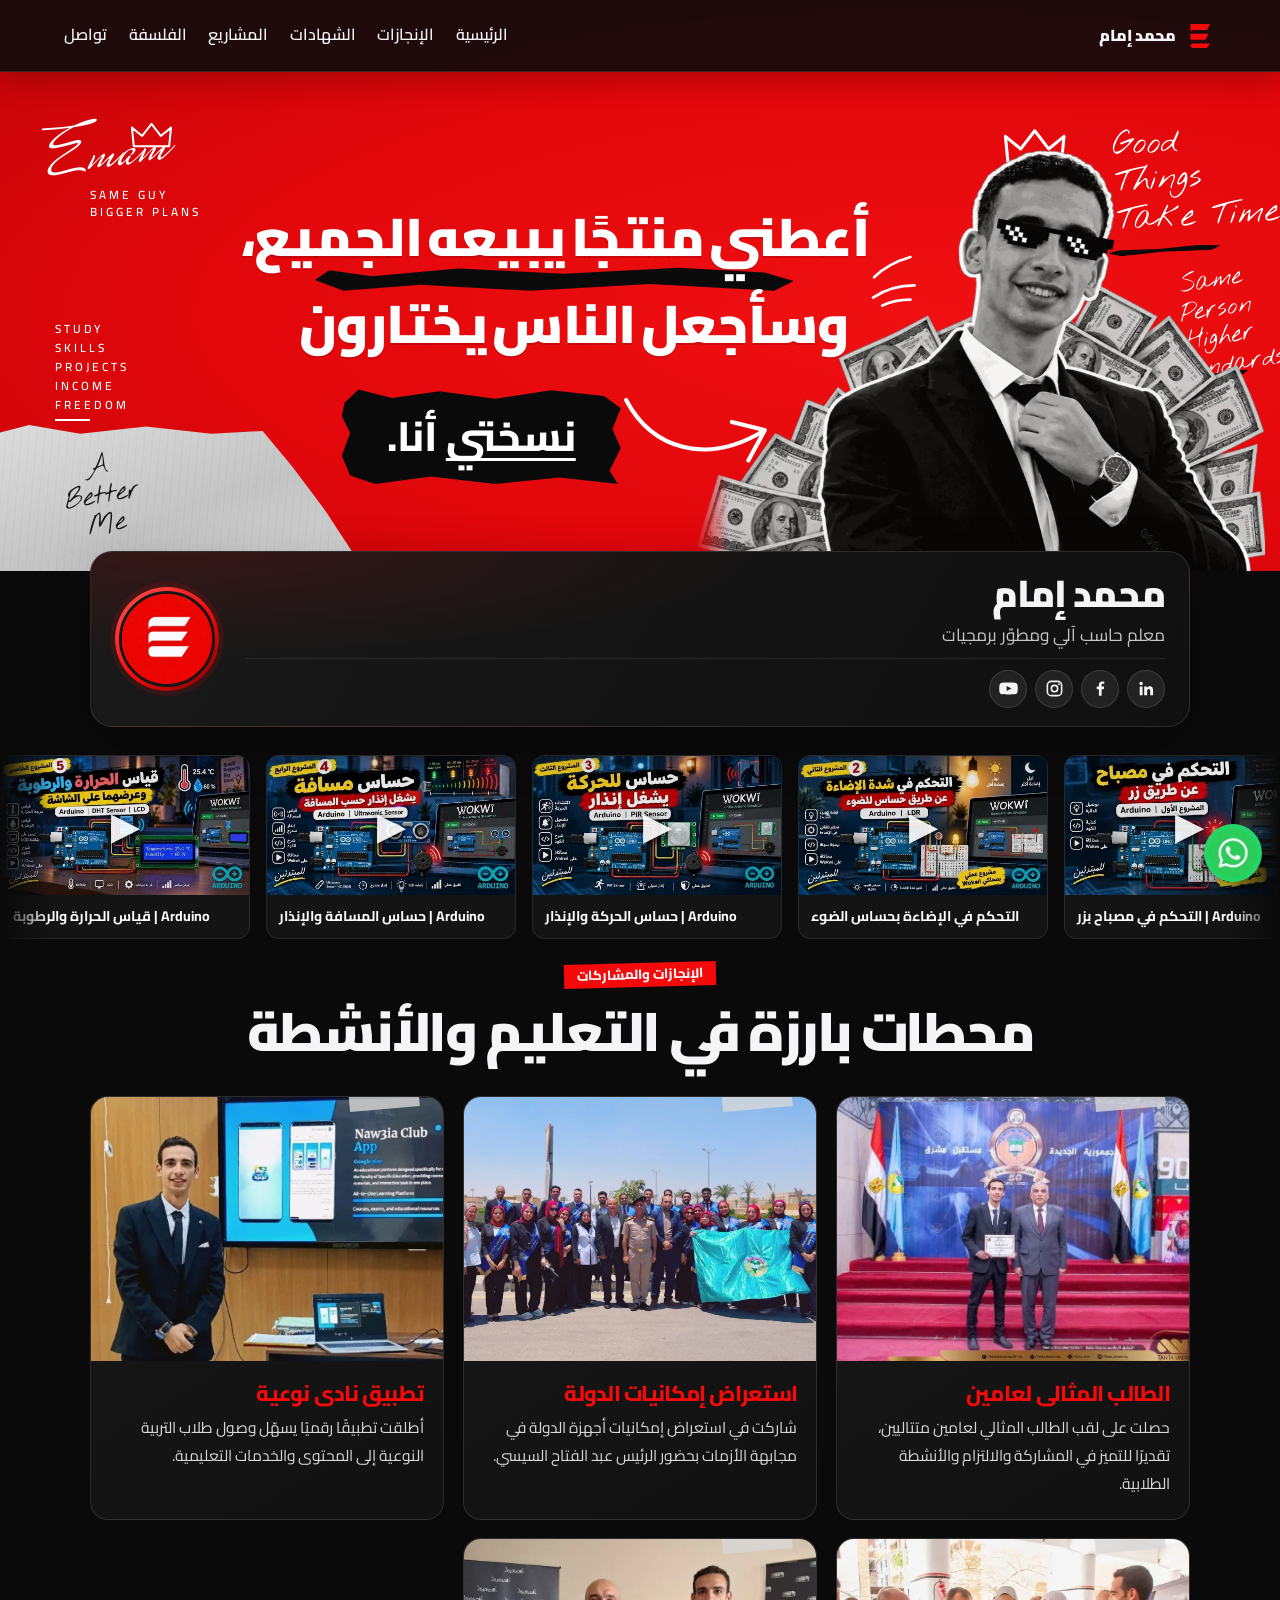
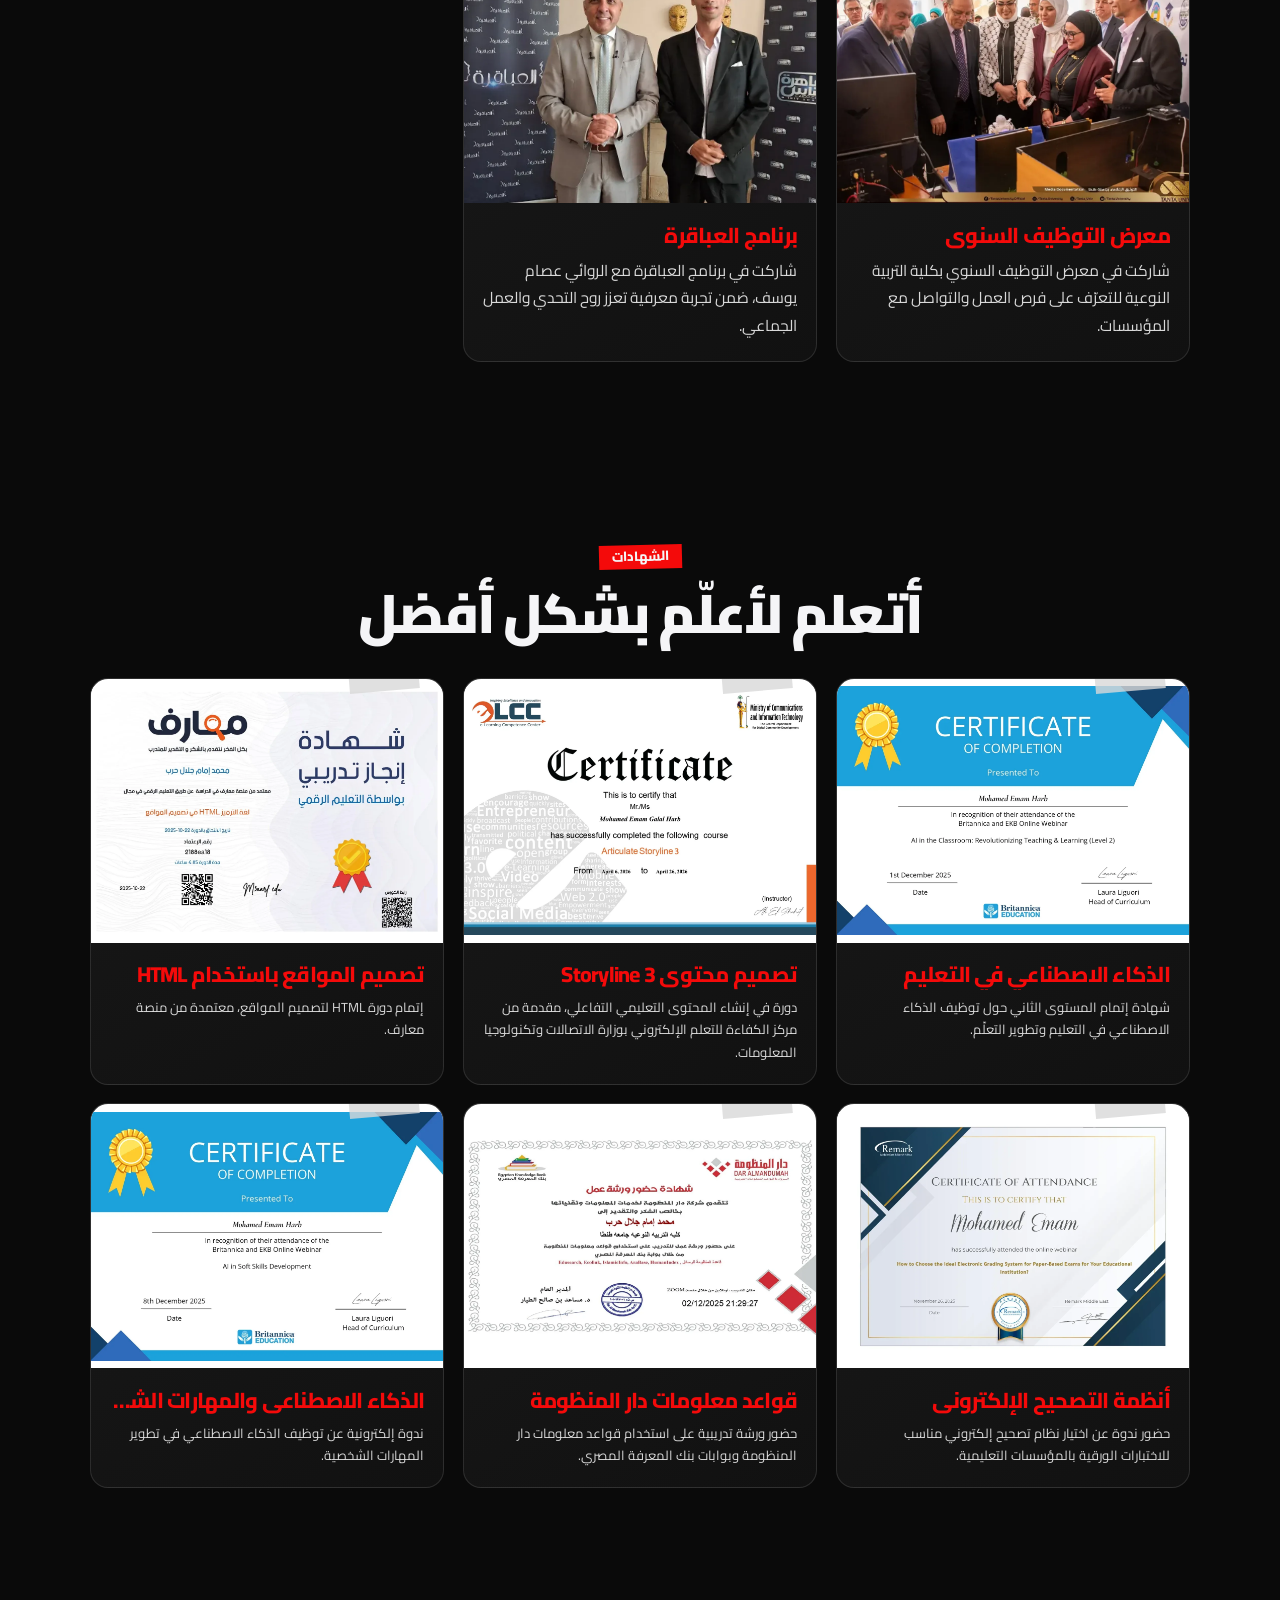
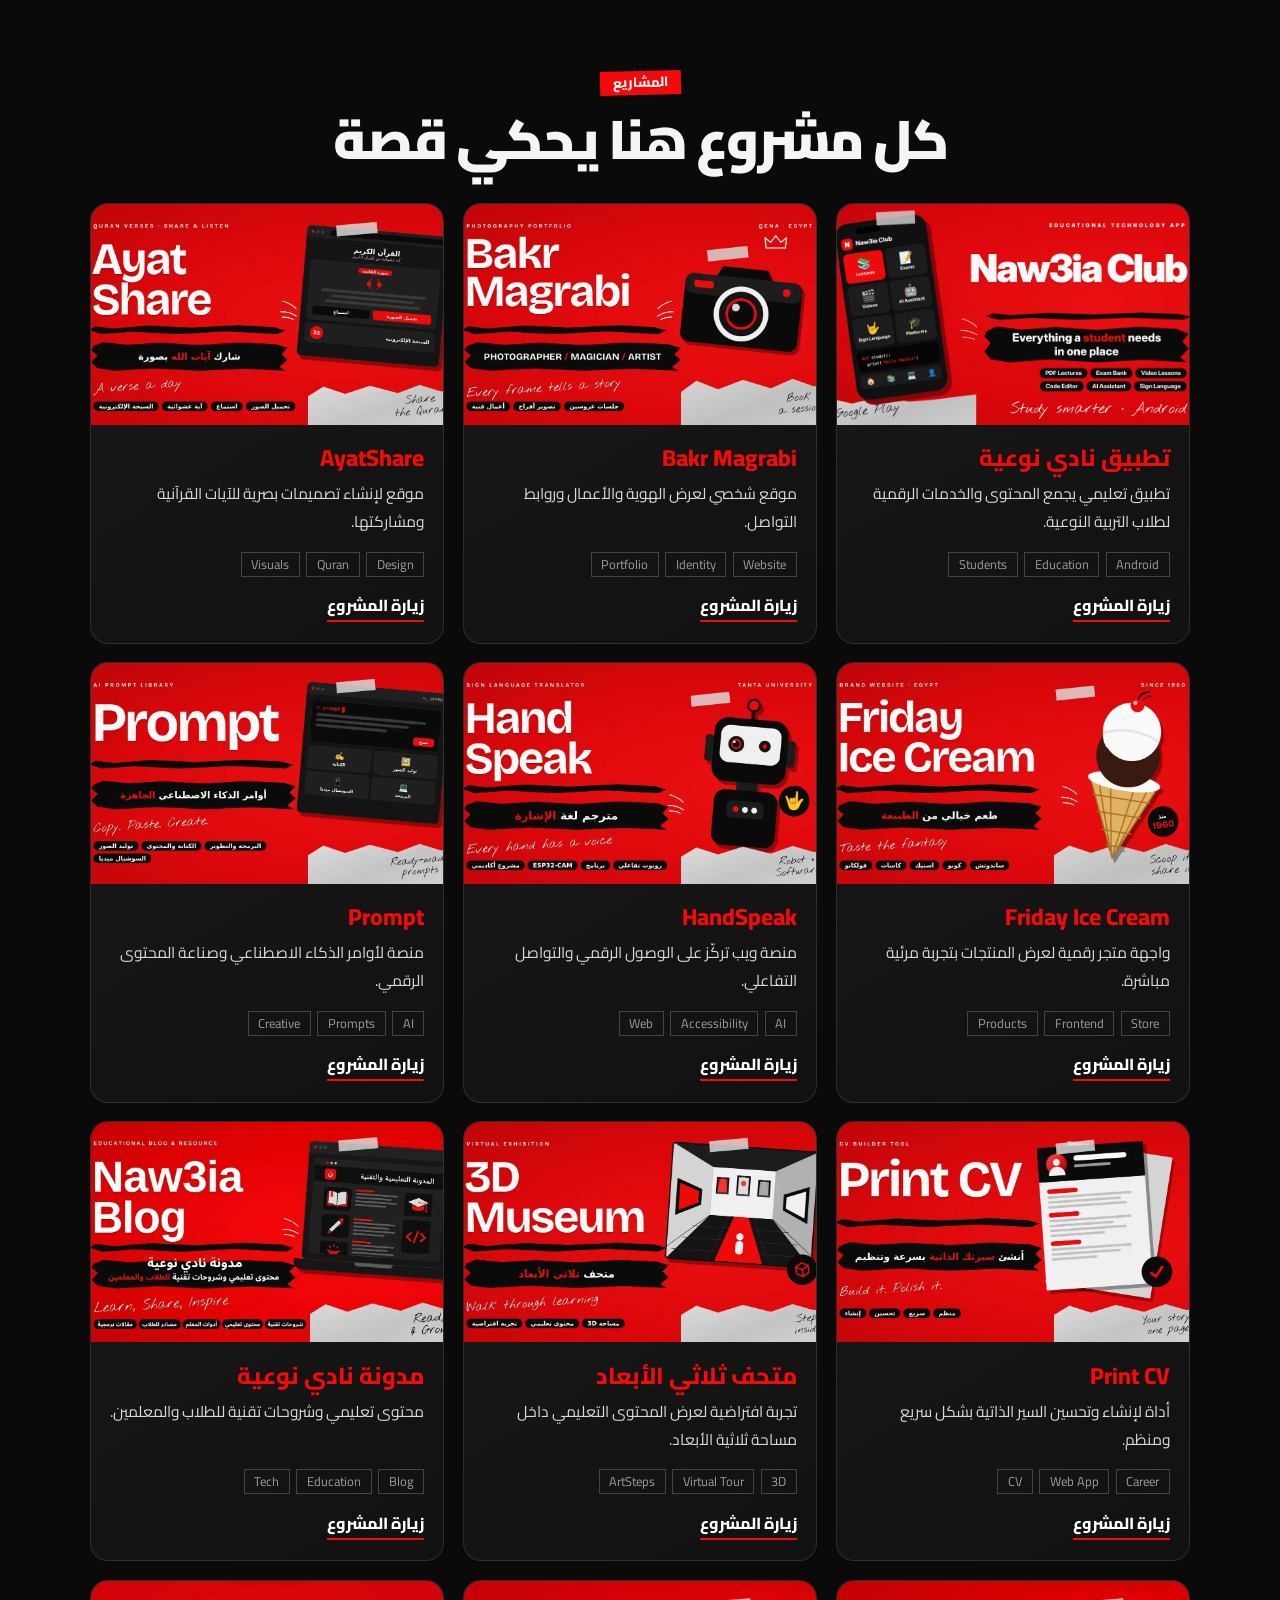
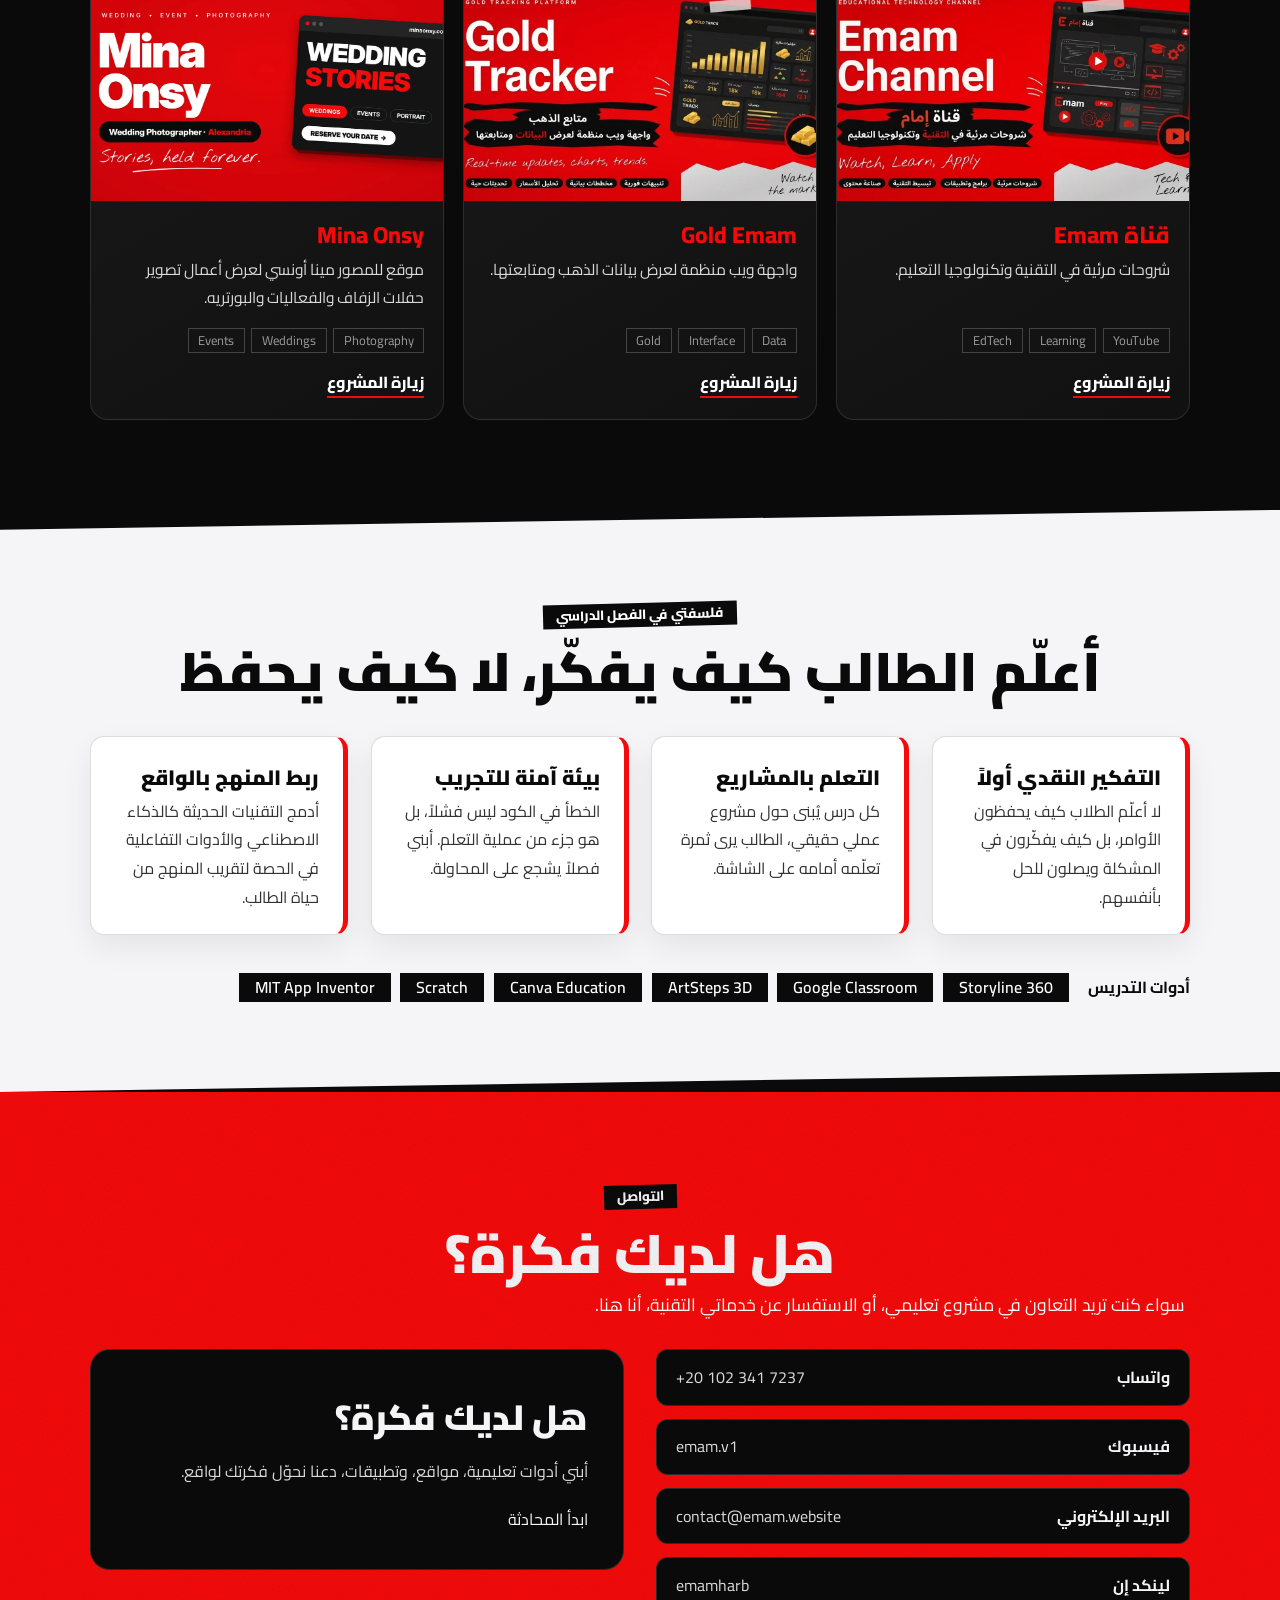
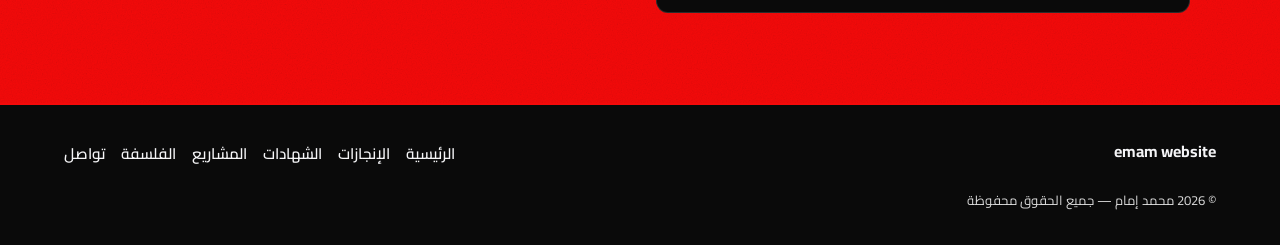
==== v5/index.html @ f89bd2be "Add standalone v5 publish bundle" ====
<!DOCTYPE html>
<html lang="ar" dir="rtl">
<head>
<meta charset="utf-8">
<meta name="viewport" content="width=device-width, initial-scale=1">
<title>محمد إمام | معلم حاسب آلي ومطوّر برمجيات تعليمية</title>
<meta name="description" content="الموقع الرسمي لمحمد إمام، معلم حاسب آلي ومطوّر برمجيات تعليمية في مصر. استكشف مشاريعه التعليمية والتقنية، خبراته، إنجازاته وشهاداته.">
<meta name="author" content="محمد إمام">
<meta name="language" content="Arabic">
<meta name="robots" content="index,follow,max-image-preview:large">
<meta name="theme-color" content="#0A0A0A">
<link rel="canonical" href="https://emam.website/">
<link rel="sitemap" type="application/xml" href="https://emam.website/sitemap.xml">
<link rel="icon" href="images/optimized/logo.jpg" type="image/jpeg">
<link rel="shortcut icon" href="images/optimized/logo.jpg" type="image/jpeg">
<meta property="og:type" content="website">
<meta property="og:locale" content="ar_EG">
<meta property="og:site_name" content="محمد إمام">
<meta property="og:title" content="محمد إمام | معلم حاسب آلي ومطوّر برمجيات تعليمية">
<meta property="og:description" content="معلم حاسب آلي ومطوّر برمجيات تعليمية في مصر. استكشف مشاريع محمد إمام وخبراته وإنجازاته وشهاداته في التعليم والتقنية.">
<meta property="og:url" content="https://emam.website/">
<meta property="og:image" content="https://emam.website/images/cov.jpg">
<meta property="og:image:secure_url" content="https://emam.website/images/cov.jpg">
<meta property="og:image:type" content="image/jpeg">
<meta property="og:image:alt" content="محمد إمام — معلم حاسب آلي ومطوّر برمجيات تعليمية">
<meta property="og:image:width" content="1280">
<meta property="og:image:height" content="719">
<meta name="twitter:card" content="summary_large_image">
<meta name="twitter:title" content="محمد إمام | معلم حاسب آلي ومطوّر برمجيات تعليمية">
<meta name="twitter:description" content="معلم حاسب آلي ومطوّر برمجيات تعليمية في مصر. اكتشف المشاريع والخبرات والإنجازات والشهادات.">
<meta name="twitter:image" content="https://emam.website/images/cov.jpg">
<link rel="preconnect" href="https://fonts.googleapis.com">
<link rel="preconnect" href="https://fonts.gstatic.com" crossorigin>
<link href="https://fonts.googleapis.com/css2?family=Cairo:wght@400;600;800;900&family=Caveat:wght@700&family=Mrs+Saint+Delafield&family=Nothing+You+Could+Do&display=swap" rel="stylesheet">
<link rel="stylesheet" href="css/site.css?v=social-icons-video-ach-gap-20261018-contact-heading-single-line">
</head>
<body>
<header>
 <a href="#home" class="logo" aria-label="الرئيسية">
  <svg viewBox="0 0 40 40"><path fill="#F40A0A" d="M6 4h26l-4 8H10a4 4 0 0 0-4 4zM6 17h24l-4 8H6zM10 30h22l-4 6H10a4 4 0 0 1-4-4v-1z"/></svg>
  <span>محمد إمام</span>
 </a>
 <nav id="nav">
  <a href="#home">الرئيسية</a><a href="#ach">الإنجازات</a><a href="#cert">الشهادات</a><a href="#projects">المشاريع</a><a href="#phil">الفلسفة</a><a href="#contact">تواصل</a>
 </nav>
 <button id="menu" aria-label="فتح القائمة" aria-controls="nav" aria-expanded="false"><span></span><span></span><span></span></button>
</header>

<main>
<section class="hero" id="home">
 <div class="stage">
  <div class="sig deco" aria-hidden="true">Emam</div>
  <svg class="crown crown1 deco" viewBox="0 0 44 30" aria-hidden="true"><path d="M3 26 L1 6 L12 15 L22 2 L32 15 L43 6 L41 26 Z"/></svg>
  <div class="tagline deco" aria-hidden="true">SAME GUY<br>BIGGER PLANS</div>
  <div class="list deco" aria-hidden="true">STUDY<br>SKILLS<br>PROJECTS<br>INCOME<br>FREEDOM</div>
  <div class="rule deco" aria-hidden="true"></div>
  <div class="paper deco" aria-hidden="true"></div>
  <div class="better deco" aria-hidden="true">A<br>Better<br>Me</div>

  <div class="gtt deco" aria-hidden="true">Good<br>Things<br>Take Time</div>
  <div class="dash dash1 deco" aria-hidden="true"></div>
  <div class="spp deco" aria-hidden="true">Same<br>Person<br>Higher<br>Standards</div>
  <div class="dash dash2 deco" aria-hidden="true"></div>
  <svg class="crown crown2 deco" viewBox="0 0 44 30" aria-hidden="true"><path d="M3 26 L1 6 L12 15 L22 2 L32 15 L43 6 L41 26 Z"/></svg>

  <div class="brush deco" aria-hidden="true"></div>
  <h1 class="hl"><span>أعطني منتجًا يبيعه الجميع،</span><span class="l2">وسأجعل الناس يختارون</span></h1>
  <div class="slab"><b><u>نسختي</u> أنا.</b></div>

  <svg class="sparks sc deco" viewBox="0 0 48 52" aria-hidden="true" style="stroke-width:2.6"><path d="M4 22 C14 12 26 6 40 2 M3 42 C12 36 24 30 44 30 M12 50 C20 46 30 44 40 44"/></svg>
  <svg class="arrow sc deco" viewBox="0 0 110 60" aria-hidden="true" style="stroke-width:3"><path d="M3 8 C22 44 62 56 104 30 M104 30 L80 24 M104 30 L92 52"/></svg>
  <img class="person" src="images/optimized/hero-person.webp" alt="الأستاذ محمد إمام" width="900" height="742" fetchpriority="high" decoding="async">
 </div>
</section>
<div class="who"><div class="whoin">
 <div class="ph"><img src="images/optimized/logo.jpg" alt="شعار محمد إمام" width="256" height="256" decoding="async"></div>
 <div><h2>محمد إمام</h2><p>معلم حاسب آلي ومطوّر برمجيات</p>
  <div class="socials" aria-label="حساباتي على مواقع التواصل">
   <a href="https://www.linkedin.com/in/emamharb" target="_blank" rel="noopener" aria-label="LinkedIn" title="LinkedIn"><svg viewBox="0 0 24 24" aria-hidden="true"><path d="M5.2 3.5a2.2 2.2 0 1 1 0 4.4 2.2 2.2 0 0 1 0-4.4ZM3.4 9.5H7v11H3.4v-11Zm5.7 0h3.4V11h.1c.5-.9 1.6-1.9 3.4-1.9 3.6 0 4.3 2.4 4.3 5.5v5.9h-3.6v-5.2c0-1.2 0-2.8-1.8-2.8s-2.1 1.3-2.1 2.7v5.3H9.1v-11Z"/></svg></a>
   <a href="https://www.facebook.com/emam.v1" target="_blank" rel="noopener" aria-label="Facebook" title="Facebook"><svg viewBox="0 0 24 24" aria-hidden="true"><path d="M13.4 21v-8.2h2.8l.4-3.2h-3.2V7.5c0-.9.3-1.5 1.6-1.5h1.7V3.1c-.3 0-1.3-.1-2.5-.1-2.5 0-4.2 1.5-4.2 4.3v2.3H7.2v3.2H10V21h3.4Z"/></svg></a>
   <a href="https://www.instagram.com/emam.v1/" target="_blank" rel="noopener" aria-label="Instagram" title="Instagram"><svg viewBox="0 0 24 24" aria-hidden="true"><rect x="3" y="3" width="18" height="18" rx="5" fill="none" stroke="currentColor" stroke-width="2"/><circle cx="12" cy="12" r="4" fill="none" stroke="currentColor" stroke-width="2"/><circle cx="17.6" cy="6.7" r="1.2"/></svg></a>
   <a href="https://www.youtube.com/@emam.v1" target="_blank" rel="noopener" aria-label="YouTube" title="YouTube"><svg viewBox="0 0 24 24" aria-hidden="true"><path d="M23.2 7a3 3 0 0 0-2.1-2.1C19.3 4.4 12 4.4 12 4.4s-7.3 0-9.1.5A3 3 0 0 0 .8 7 31 31 0 0 0 .3 12s0 3.2.5 5a3 3 0 0 0 2.1 2.1c1.8.5 9.1.5 9.1.5s7.3 0 9.1-.5a3 3 0 0 0 2.1-2.1c.5-1.8.5-5 .5-5s0-3.2-.5-5Zm-13.6 8.2V8.8l6.2 3.2-6.2 3.2Z"/></svg></a>
  </div>
 </div>
</div></div>

<section class="videos" aria-label="فيديوهاتي على يوتيوب">
 <div class="video-window"><div class="video-track" id="videoTrack"></div></div>
</section>
<section id="ach" class="ach">
 <div class="head"><small>الإنجازات والمشاركات</small><h2>محطات بارزة في التعليم والأنشطة</h2></div>
 <div class="grid" id="achGrid"></div>
</section>

<section id="cert" class="cert">
 <div class="head"><small>الشهادات</small><h2>أتعلم لأعلّم بشكل أفضل</h2></div>
 <div class="grid" id="certGrid"></div>
</section>

<section id="projects">
 <div class="head"><small>المشاريع</small><h2>كل مشروع هنا يحكي قصة</h2></div>
 <div class="grid" id="projGrid"></div>
</section>

<section id="phil">
 <div class="head"><small style="background:var(--ink);color:#fff">فلسفتي في الفصل الدراسي</small><h2>أعلّم الطالب كيف يفكّر، لا كيف يحفظ</h2></div>
 <div class="pillars">
  <div><h3>التفكير النقدي أولاً</h3><p>لا أعلّم الطلاب كيف يحفظون الأوامر، بل كيف يفكّرون في المشكلة ويصلون للحل بأنفسهم.</p></div>
  <div><h3>التعلم بالمشاريع</h3><p>كل درس يُبنى حول مشروع عملي حقيقي، الطالب يرى ثمرة تعلّمه أمامه على الشاشة.</p></div>
  <div><h3>بيئة آمنة للتجريب</h3><p>الخطأ في الكود ليس فشلاً، بل هو جزء من عملية التعلم. أبني فصلاً يشجع على المحاولة.</p></div>
  <div><h3>ربط المنهج بالواقع</h3><p>أدمج التقنيات الحديثة كالذكاء الاصطناعي والأدوات التفاعلية في الحصة لتقريب المنهج من حياة الطالب.</p></div>
 </div>
 <div class="tools"><b>أدوات التدريس</b><span>Storyline 360</span><span>Google Classroom</span><span>ArtSteps 3D</span><span>Canva Education</span><span>Scratch</span><span>MIT App Inventor</span></div>
</section>

<section id="contact" class="noise">
 <div class="head"><small>التواصل</small><h2>هل لديك فكرة؟</h2><p style="color:#fff">سواء كنت تريد التعاون في مشروع تعليمي، أو الاستفسار عن خدماتي التقنية، أنا هنا.</p></div>
 <div class="cwrap" style="position:relative;z-index:2">
  <div class="links">
   <a href="https://wa.me/201023417237" target="_blank" rel="noopener">واتساب <span>+20 102 341 7237</span></a>
   <a href="https://www.facebook.com/emam.v1" target="_blank" rel="noopener">فيسبوك <span>emam.v1</span></a>
   <a href="mailto:contact@emam.website">البريد الإلكتروني <span>contact@emam.website</span></a>
   <a href="https://www.linkedin.com/in/emamharb" target="_blank" rel="noopener">لينكد إن <span>emamharb</span></a>
  </div>
  <div class="cta">
   <h3>هل لديك فكرة؟</h3>
   <p>أبني أدوات تعليمية، مواقع، وتطبيقات، دعنا نحوّل فكرتك لواقع.</p>
   <a class="btn" href="https://wa.me/201023417237?text=مرحباً،+أريد+التحدث+عن+مشروع" target="_blank" rel="noopener">ابدأ المحادثة</a>
  </div>
 </div>
</section>
</main>

<footer>
 <b>emam website</b>
 <nav><a href="#home">الرئيسية</a><a href="#ach">الإنجازات</a><a href="#cert">الشهادات</a><a href="#projects">المشاريع</a><a href="#phil">الفلسفة</a><a href="#contact">تواصل</a></nav>
 <small>© <span id="copyrightYear"></span> محمد إمام — جميع الحقوق محفوظة</small>
</footer>
<a class="wa" href="https://wa.me/201023417237?text=مرحباً،+أريد+التواصل+معك" target="_blank" rel="noopener" aria-label="تواصل عبر واتساب"><img src="images/optimized/whatsapp-icon.webp" alt="" width="128" height="128" decoding="async"></a>
<div id="lb" role="dialog" aria-label="عرض الصورة"><img alt=""></div>

<script src="js/site.js" defer></script>
<script type="application/ld+json">
{
  "@context": "https://schema.org",
  "@graph": [
    {
      "@type": "WebSite",
      "@id": "https://emam.website/#website",
      "url": "https://emam.website/",
      "name": "محمد إمام",
      "inLanguage": "ar-EG",
      "publisher": {"@id": "https://emam.website/#person"}
    },
    {
      "@type": "WebPage",
      "@id": "https://emam.website/#webpage",
      "url": "https://emam.website/",
      "name": "محمد إمام | معلم حاسب آلي ومطوّر برمجيات تعليمية",
      "description": "الموقع الرسمي لمحمد إمام، معلم حاسب آلي ومطوّر برمجيات تعليمية في مصر. استكشف مشاريعه التعليمية والتقنية وخبراته وإنجازاته.",
      "isPartOf": {"@id": "https://emam.website/#website"},
      "about": {"@id": "https://emam.website/#person"},
      "primaryImageOfPage": {"@id": "https://emam.website/#primaryimage"},
      "inLanguage": "ar-EG"
    },
    {
      "@type": "ImageObject",
      "@id": "https://emam.website/#primaryimage",
      "url": "https://emam.website/images/cov.jpg",
      "contentUrl": "https://emam.website/images/cov.jpg",
      "caption": "محمد إمام — معلم حاسب آلي ومطوّر برمجيات تعليمية"
    },
    {
      "@type": "Person",
      "@id": "https://emam.website/#person",
      "name": "محمد إمام",
      "url": "https://emam.website/",
      "image": "https://emam.website/images/profile/بروفايل.webp",
      "jobTitle": "معلم حاسب آلي ومطوّر برمجيات تعليمية",
      "email": "contact@emam.website",
      "address": {"@type": "Country", "name": "مصر"},
      "knowsAbout": ["تدريس الحاسب الآلي", "تكنولوجيا التعليم", "تطوير البرمجيات التعليمية", "تصميم التعلم الإلكتروني"],
      "sameAs": [
        "https://www.facebook.com/emam.v1",
        "https://www.linkedin.com/in/emamharb",
        "https://www.youtube.com/@emam.v1",
        "https://www.instagram.com/emam.v1/"
      ]
    }
  ]
}
</script>
</body>
</html>
---- v5/css/site.css ----
:root{--hh:58px;--red:#F40A0A;--red2:#C20000;--ink:#0A0A0A;--ink2:#141414;--paper:#F5F5F7;--ash:#D9D9D9;--mute:#9a9a9a}
:root{--surface:#151515;--line:rgba(255,255,255,.11);--ease:cubic-bezier(.22,1,.36,1)}
*{box-sizing:border-box;margin:0;padding:0}
html{scroll-behavior:smooth;scroll-padding-top:88px}
body{font-family:Cairo,sans-serif;background:var(--ink);color:var(--paper);line-height:1.8;overflow-x:hidden}
img{max-width:100%;display:block;-webkit-user-drag:none;user-select:none;-webkit-user-select:none}
a{color:inherit;text-decoration:none}
:focus-visible{outline:3px solid #fff;outline-offset:3px}
.noise::after{content:"";position:absolute;inset:0;pointer-events:none;opacity:.35;mix-blend-mode:multiply;background:url("data:image/svg+xml,%3Csvg xmlns='http://www.w3.org/2000/svg' width='300' height='300'%3E%3Cfilter id='n'%3E%3CfeTurbulence type='fractalNoise' baseFrequency='.8' numOctaves='3'/%3E%3C/filter%3E%3Crect width='300' height='300' filter='url(%23n)' opacity='.6'/%3E%3C/svg%3E")}
/* nav */
header{position:fixed;inset:0 0 auto;z-index:50;min-height:72px;display:flex;align-items:center;justify-content:space-between;padding:.65rem 5vw;background:rgba(12,12,12,.9);border:0;border-bottom:1px solid var(--line);border-radius:0;backdrop-filter:blur(18px);box-shadow:0 10px 30px #0003}
.logo{display:flex;align-items:center;gap:.6rem;font-weight:900}
.logo svg{width:30px;height:30px}
nav{display:flex;gap:1.35rem;font-weight:600}
nav a{padding:.2rem 0;border-bottom:2px solid transparent;transition:color .25s,border-color .25s}
nav a:hover{border-color:var(--red);color:#ff7777}
#menu{display:none;width:34px;height:34px;align-items:center;justify-content:center;flex-direction:column;gap:3px;background:transparent;border:0;border-radius:50%;color:#fff;cursor:pointer;transition:background .2s}
#menu:hover,#menu[aria-expanded="true"]{background:rgba(255,255,255,.1)}
#menu span{display:block;width:16px;height:2px;border-radius:2px;background:#fff;transition:transform .25s var(--ease),opacity .2s,width .25s var(--ease)}
#menu[aria-expanded="true"] span:first-child{transform:translateY(5px) rotate(45deg)}
#menu[aria-expanded="true"] span:nth-child(2){opacity:0}
#menu[aria-expanded="true"] span:last-child{transform:translateY(-5px) rotate(-45deg)}
/* hero (built from elements, no cover image) */
.hero{position:relative;margin-top:-1px;background:radial-gradient(ellipse at 72% 55%,#f01012 0%,#e1070b 55%,#c20509 100%);padding:calc(var(--hh) + 3vw) 0 0;overflow:hidden;line-height:0;margin-bottom:-1px}
.hero::after{content:"";position:absolute;inset:0;pointer-events:none;background:linear-gradient(110deg,transparent 28%,rgba(255,255,255,.045) 50%,transparent 72%);transform:translateX(-100%);animation:hero-sheen 1.4s .35s var(--ease) forwards}
@keyframes hero-sheen{to{transform:translateX(100%)}}
.stage{position:relative;z-index:1;container-type:inline-size;width:100%;aspect-ratio:1280/476}
.stage>*{position:absolute}
.stage svg{overflow:visible}
.stage .sc{fill:none;stroke:#fff;stroke-linecap:round;stroke-linejoin:round}
.sig{left:3.8cqw;top:3cqw;font:400 5.2cqw/1 "Mrs Saint Delafield",Caveat,cursive;color:#fff;direction:ltr;transform:rotate(-8deg);transform-origin:left bottom}
.crown{fill:none;stroke:#fff;stroke-width:2.2;stroke-linejoin:round;stroke-linecap:round}
.crown1{left:10.2cqw;top:2.1cqw;width:3.2cqw}
.crown2{left:78.4cqw;top:2.6cqw;width:4.8cqw}
.tagline,.list{direction:ltr;color:#fff;font:600 .92cqw/1.45 Cairo,sans-serif;letter-spacing:.26em}
.tagline{left:7cqw;top:7.2cqw}
.list{left:4.3cqw;top:17.6cqw;line-height:1.6}
.rule{left:4.3cqw;top:25.3cqw;width:2.7cqw;height:.18cqw;background:#fff}
.paper{left:0;bottom:0;width:28.5cqw;height:11.4cqw;background:linear-gradient(160deg,#dcdcdc,#c4c4c4 55%,#d3d3d3);clip-path:polygon(0 5%,8% 0,22% 6%,40% 1%,58% 6%,72% 4%,80% 28%,89% 58%,100% 100%,0 100%);filter:drop-shadow(0 0 .3cqw rgba(0,0,0,.3))}
.paper::before{content:"";position:absolute;inset:0;opacity:.5;background:repeating-linear-gradient(95deg,transparent 0 .5cqw,rgba(0,0,0,.05) .5cqw .6cqw)}
.better{left:5cqw;bottom:2.4cqw;font:400 2.1cqw/1.1 "Nothing You Could Do",Caveat,cursive;color:#161616;direction:ltr;text-align:center;transform:rotate(-10deg)}
.gtt{left:87cqw;top:2.2cqw;font:400 2.6cqw/1.12 "Nothing You Could Do",Caveat,cursive;color:#fff;direction:ltr;text-align:left;transform:rotate(-3deg)}
.spp{left:90.4cqw;top:13.4cqw;font:400 1.95cqw/1.15 "Nothing You Could Do",Caveat,cursive;color:#fff;direction:ltr;text-align:center;transform:rotate(-9deg)}
.dash{background:#0a0a0a;height:.5cqw;border-radius:.3cqw;clip-path:polygon(0 40%,10% 0,45% 25%,80% 5%,100% 35%,92% 100%,50% 70%,12% 100%)}
.dash1{left:86.6cqw;top:11.9cqw;width:8.8cqw;transform:rotate(-4deg)}
.dash2{left:90cqw;top:21.9cqw;width:7.6cqw;transform:rotate(-9deg)}
.sparks{left:68cqw;top:12.5cqw;width:3.8cqw}
.arrow{left:48.6cqw;top:23cqw;width:11.8cqw}
.person{right:1.2cqw;left:auto;bottom:-.6cqw;height:36.7cqw;width:auto;object-fit:contain;object-position:right bottom;max-width:none;z-index:2;-webkit-mask-image:linear-gradient(to right,transparent 0,#000 6%);mask-image:linear-gradient(to right,transparent 0,#000 6%)}
.brush{left:24.6cqw;top:13.4cqw;width:37.4cqw;height:1.9cqw;background:#0a0a0a;clip-path:polygon(0 55%,3% 15%,12% 40%,30% 8%,52% 30%,76% 5%,94% 25%,100% 60%,96% 100%,70% 72%,45% 100%,22% 75%,6% 100%)}
.hl{right:32.1cqw;top:8.6cqw;font:900 4.15cqw/1.22 Cairo,sans-serif;letter-spacing:-.01em;word-spacing:-.12em;color:#fff;direction:rtl;text-align:right;white-space:nowrap;z-index:3;text-shadow:0 .15cqw 0 rgba(0,0,0,.12)}
.hl span{display:block}
.hl .l2{margin-right:1.6cqw;margin-top:1.7cqw}
.slab{left:26.7cqw;top:23cqw;width:21.8cqw;height:7.4cqw;background:#0a0a0a;z-index:3;display:grid;place-items:center;clip-path:polygon(1% 14%,6% 0,18% 9%,35% 2%,55% 10%,75% 1%,94% 7%,100% 20%,97% 42%,100% 62%,96% 86%,99% 100%,78% 93%,55% 100%,32% 92%,12% 100%,3% 91%,0 70%,3% 46%,0 28%)}
.slab b{font:800 3.2cqw/1 Cairo,sans-serif;color:#fff;direction:rtl;white-space:nowrap}
.slab b u{text-decoration-thickness:.2cqw;text-underline-offset:.55cqw;text-decoration-skip-ink:none}
@media(max-width:760px){:root{--hh:52px}.person{height:33cqw;right:3.2cqw;-webkit-mask-image:none;mask-image:none}}
/* who */
.who{padding:0 5vw;position:relative;z-index:4;margin-top:-20px}
.whoin{width:100%;max-width:1100px;margin:0 auto;display:flex;flex-direction:row-reverse;align-items:center;gap:1.6rem;background:radial-gradient(ellipse at 8% 0,rgba(244,10,10,.13),transparent 42%),linear-gradient(120deg,#191919,#101010);border:1px solid var(--line);border-radius:22px;padding:1.15rem 1.5rem;box-shadow:0 18px 50px rgba(0,0,0,.28)}
.ph{position:relative;flex:none;width:104px;height:104px;border-radius:50%;padding:4px;background:linear-gradient(140deg,#ff5555,var(--red) 55%,#750000);box-shadow:0 0 0 5px rgba(244,10,10,.12)}
.ph img{width:100%;height:100%;border-radius:50%;object-fit:cover;object-position:center 22%;border:3px solid #171717}
.whoin>div:last-child{min-width:0;flex:1}
.whoin h2{font-size:clamp(1.7rem,3.6vw,2.35rem);font-weight:900;line-height:1.2;letter-spacing:-.03em}
.whoin p{color:#c7c7c7;font-size:1.08rem;margin:.38rem 0 .55rem;line-height:1.45}
@media(max-width:700px){.who{padding:0 8px}.whoin{gap:1rem;padding:.75rem .9rem;border-radius:13px}.ph{width:88px;height:88px;padding:4px}.ph img{object-position:center 22%}.whoin h2{font-size:1.5rem}.whoin p{font-size:.92rem;margin:.28rem 0 .42rem}}
@media(max-width:390px){.whoin{gap:.65rem;padding:.55rem}.ph{width:70px;height:70px}.whoin h2{font-size:1.22rem}.whoin p{font-size:.78rem}}
/* tear dividers */
.tear{height:46px;margin-top:-1px;background:var(--red);clip-path:polygon(0 0,100% 0,100% 40%,96% 80%,90% 45%,84% 90%,76% 50%,68% 85%,60% 40%,52% 95%,44% 55%,36% 85%,28% 45%,20% 90%,12% 50%,6% 80%,0 45%)}
/* video strip */
.videos{padding:28px 0 8px;overflow:hidden}
.videos .head{padding:0 5vw;margin-bottom:1.1rem}
.video-window{overflow:hidden;direction:ltr;mask-image:linear-gradient(90deg,transparent,#000 4%,#000 96%,transparent)}
.video-track{display:flex;width:max-content;gap:1rem;animation:video-scroll 105s linear infinite}
.video-window:hover .video-track,.video-window:focus-within .video-track{animation-play-state:paused}
.video-group{display:flex;gap:1rem;flex:none}
.video-card{width:250px;flex:none;background:var(--ink2);border:1px solid #292929;border-radius:12px;overflow:hidden;transition:transform .2s,border-color .2s}
.video-card:hover{transform:translateY(-4px);border-color:var(--red)}
.video-thumb{position:relative;aspect-ratio:16/9;background:#191919;overflow:hidden}
.video-thumb img{width:100%;height:100%;object-fit:cover}
.video-thumb img.image-missing{opacity:0;background:linear-gradient(135deg,#242424,#111)}
.video-play{position:absolute;inset:0;display:grid;place-items:center;background:rgba(0,0,0,.08);color:#fff;font-size:2.4rem;text-shadow:0 2px 8px #000;opacity:.9}
.video-name{display:block;padding:.55rem .75rem;color:#fff;font-size:.88rem;font-weight:700;white-space:nowrap;overflow:hidden;text-overflow:ellipsis}
@keyframes video-scroll{to{transform:translateX(-50%)}}
@media(max-width:700px){.videos{padding-top:20px}.video-card{width:205px}.video-track,.video-group{gap:.7rem}.video-name{font-size:.8rem}}
@media(prefers-reduced-motion:reduce){.video-track{animation:none;transform:none}}
/* sections */
.ach{padding-top:12px}
section{padding:clamp(52px,7vw,96px) 5vw;position:relative}
.head{max-width:1100px;margin:0 auto 1.8rem;text-align:center}
.reveal{opacity:0;transform:translateY(22px);transition:opacity .7s var(--ease) var(--reveal-delay,0ms),transform .7s var(--ease) var(--reveal-delay,0ms)}
.reveal.is-visible{opacity:1;transform:translateY(0)}
.head small{display:inline-block;background:var(--red);padding:0 .8rem;font-weight:800;transform:rotate(-1.5deg)}
.head h2{font-size:clamp(2rem,4.5vw,3.4rem);font-weight:900;line-height:1.3;margin-top:.5rem}
.ach .head h2{white-space:nowrap;font-size:clamp(.86rem,4.5vw,3.4rem);letter-spacing:-.045em}
.cert .head h2{white-space:nowrap;font-size:clamp(1.35rem,4.5vw,3.4rem);letter-spacing:-.04em}
#projects .head h2{white-space:nowrap;font-size:clamp(1.35rem,4.5vw,3.4rem);letter-spacing:-.04em}
.head p{color:var(--ash);max-width:60ch;font-size:1.1rem}
.grid{max-width:1100px;margin:0 auto;display:grid;gap:1.15rem;grid-template-columns:repeat(auto-fill,minmax(290px,1fr))}
.card{background:linear-gradient(150deg,#191919,#111);border:1px solid var(--line);border-radius:18px;overflow:hidden;position:relative;transition:transform .45s var(--ease),border-color .3s,box-shadow .3s;display:flex;flex-direction:column}
.card:hover{border-color:#f40a0a88;transform:translateY(-7px) scale(1.012);box-shadow:0 20px 50px #0007}
.card .im img{transition:transform .75s var(--ease),filter .5s}
.card:hover .im img{transform:scale(1.045);filter:saturate(1.08)}
.card .im{aspect-ratio:16/10;overflow:hidden;background:#1d1d1d}
.card .im img{width:100%;height:100%;object-fit:cover}
.card .bd{padding:1.1rem 1.2rem 1.3rem;display:flex;flex-direction:column;gap:.4rem;flex:1}
.card h3{font-size:1.25rem;font-weight:800;line-height:1.5}
.card .cat{display:none}
.card h3{color:var(--red);font-size:1.45rem;line-height:1.35}
.cert .card h3{white-space:nowrap;overflow:hidden;text-overflow:ellipsis;max-width:100%}
.cert .card h3{font-size:clamp(1.05rem,1.7vw,1.35rem);letter-spacing:-.035em}
.cert .card p{font-size:clamp(.82rem,.95vw,.92rem);white-space:normal;overflow:visible;text-overflow:clip;line-height:1.7}
.ach .card h3{font-size:clamp(1.05rem,1.7vw,1.35rem);white-space:nowrap;letter-spacing:-.035em;max-width:100%;overflow:hidden;text-overflow:ellipsis}
.card p{color:var(--ash);font-size:.97rem}
.cat{color:var(--red);font-weight:800;font-size:.9rem;direction:ltr;text-align:right}
.tags{display:flex;gap:.4rem;flex-wrap:wrap;margin-top:auto;padding-top:.6rem}
.tags i{font-style:normal;font-size:.8rem;border:1px solid #444;padding:0 .6rem;color:var(--mute)}
.go{margin-top:.5rem;font-weight:800;color:#fff;border-bottom:2px solid var(--red);align-self:flex-start}
.ach .card{cursor:zoom-in}
.ach .card::before,.cert .card::before{content:"";position:absolute;top:-10px;inset-inline-start:24px;width:70px;height:22px;background:rgba(217,217,217,.8);transform:rotate(-5deg);z-index:2}
.ach .im{aspect-ratio:4/3}
.cert .im{aspect-ratio:4/3;cursor:zoom-in}
.cert .im img{object-fit:contain;background:#fff}
/* philosophy */
#phil{background:var(--paper);color:var(--ink);clip-path:polygon(0 20px,100% 0,100% calc(100% - 20px),0 100%)}
#phil .head p{color:#444}
.pillars{max-width:1100px;margin:0 auto;display:grid;gap:1.4rem;grid-template-columns:repeat(auto-fit,minmax(250px,1fr))}
.pillars div{background:#fff;padding:1.4rem 1.5rem;border:1px solid #ddd;border-inline-start:5px solid var(--red);border-radius:14px;box-shadow:0 12px 30px #00000012;transition:transform .35s var(--ease),box-shadow .35s}
.pillars div:hover{transform:translateY(-5px);box-shadow:0 18px 40px #0002}
.pillars h3{font-weight:900;font-size:1.3rem}
.pillars p{color:#333}
.tools{max-width:1100px;margin:2.4rem auto 0;display:flex;gap:.6rem;flex-wrap:wrap;align-items:center}
.tools b{margin-inline-end:.6rem}
.tools span{background:var(--ink);color:#fff;padding:0 1rem;font-weight:600}
/* contact */
#contact{background:var(--red);overflow:hidden}
#contact .head small{background:var(--ink)}
.cwrap{max-width:1100px;margin:0 auto;display:grid;grid-template-columns:1fr 1fr;gap:2rem;align-items:start}
.links{display:grid;gap:.8rem}
.links a{background:var(--ink);border:1px solid #ffffff22;border-radius:12px;padding:.8rem 1.2rem;display:flex;justify-content:space-between;font-weight:700;transition:transform .3s var(--ease),background .3s}
.links a:hover{transform:translateX(-6px)}
.links span{direction:ltr;color:var(--ash);font-weight:400}
.socials{display:flex;align-items:center;gap:.5rem;margin-top:.7rem;padding-top:.65rem;border-top:1px solid #ffffff17;direction:rtl}
.socials a{width:38px;height:38px;padding:0;display:grid;place-items:center;justify-content:center;border-radius:50%;background:#222;border:1px solid #ffffff20;color:var(--paper);transition:transform .25s var(--ease),color .25s,border-color .25s,background .25s}
.socials a:hover{transform:translateY(-3px);color:#ff5b5b;background:#2b1717;border-color:#ffffff66}
.socials svg{width:19px;height:19px;fill:currentColor}
.cta{background:var(--ink);padding:2.2rem;border:1px solid #ffffff22;border-radius:20px}
.cta h3{font-size:2.2rem;font-weight:900}
.cta p{color:var(--ash);margin:.5rem 0 1.2rem}
footer{background:var(--ink);padding:2rem 5vw;display:flex;justify-content:space-between;flex-wrap:wrap;gap:1rem;border-top:2px solid var(--red)}
footer nav{gap:1rem;flex-wrap:wrap;font-size:.95rem}
footer small{flex-basis:100%;color:var(--ash);font-size:.82rem}
.wa{position:fixed;bottom:18px;inset-inline-start:18px;z-index:60;width:58px;height:58px;display:grid;place-items:center;background:#25D366;color:#06210f;border-radius:50%;box-shadow:0 6px 18px rgba(0,0,0,.5);transition:transform .3s var(--ease);animation:wa-in .7s .8s both var(--ease)}
@keyframes wa-in{from{opacity:0;transform:scale(.65)}to{opacity:1;transform:scale(1)}}
.wa:hover{transform:scale(1.08)}
.wa img{width:100%;height:100%;object-fit:contain;border-radius:50%}
#lb{position:fixed;inset:0;background:rgba(0,0,0,.92);display:none;align-items:center;justify-content:center;z-index:100;padding:4vw;cursor:zoom-out}
#lb.on{display:flex}
#lb img{max-height:90vh;border:4px solid #fff}
@media(max-width:860px){
 header{inset:0 0 auto;padding:.45rem 5vw;min-height:58px}
  .cwrap{grid-template-columns:1fr}
 #menu{display:flex;flex:none;width:32px;height:32px}
 header nav{position:fixed;top:68px;inset-inline:3vw;background:rgba(12,12,12,.96);border:1px solid var(--line);border-radius:18px;flex-direction:column;padding:1rem 5vw;transform:translateY(-150%);transition:transform .4s var(--ease),opacity .3s;opacity:0;gap:.6rem;pointer-events:none}
 header nav.open{transform:none;opacity:1;pointer-events:auto}
}
@media(max-width:600px){
 section{padding:52px 5vw}
 .who{padding:0 5vw}
 .whoin{border-radius:17px}
 .grid{grid-template-columns:1fr;gap:1rem}
 .head{margin-bottom:1.35rem}
 .head h2{font-size:clamp(1.7rem,8vw,2.5rem)}
 #contact .head h2{white-space:nowrap;font-size:clamp(1.35rem,7vw,2.5rem)}
 .cert .head h2,#projects .head h2{white-space:normal}
 .cert .card h3,.ach .card h3{white-space:normal}
 .links a{gap:.7rem;flex-wrap:wrap}
 footer nav{gap:.55rem 1rem}
}
@media(prefers-reduced-motion:reduce){*{animation-duration:.01ms!important;animation-iteration-count:1!important;transition:none!important;scroll-behavior:auto!important}.reveal{opacity:1;transform:none}}
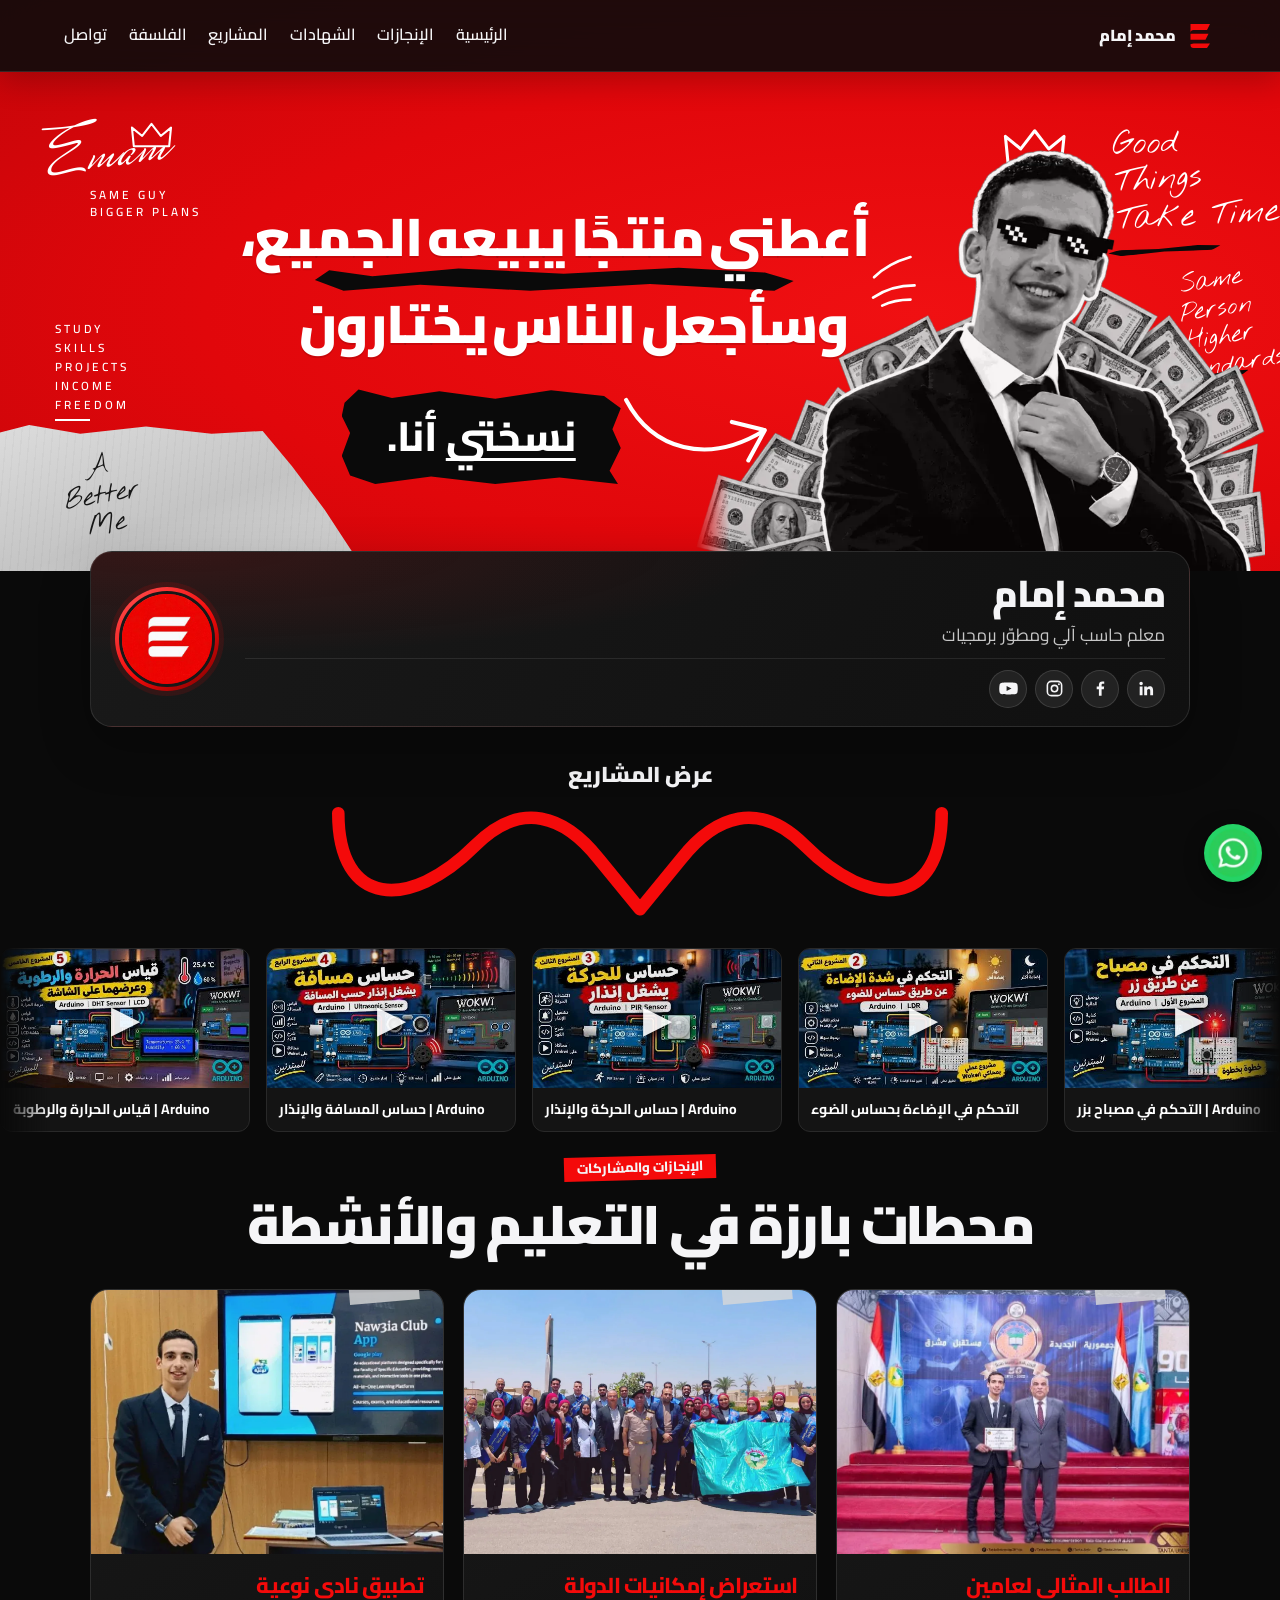
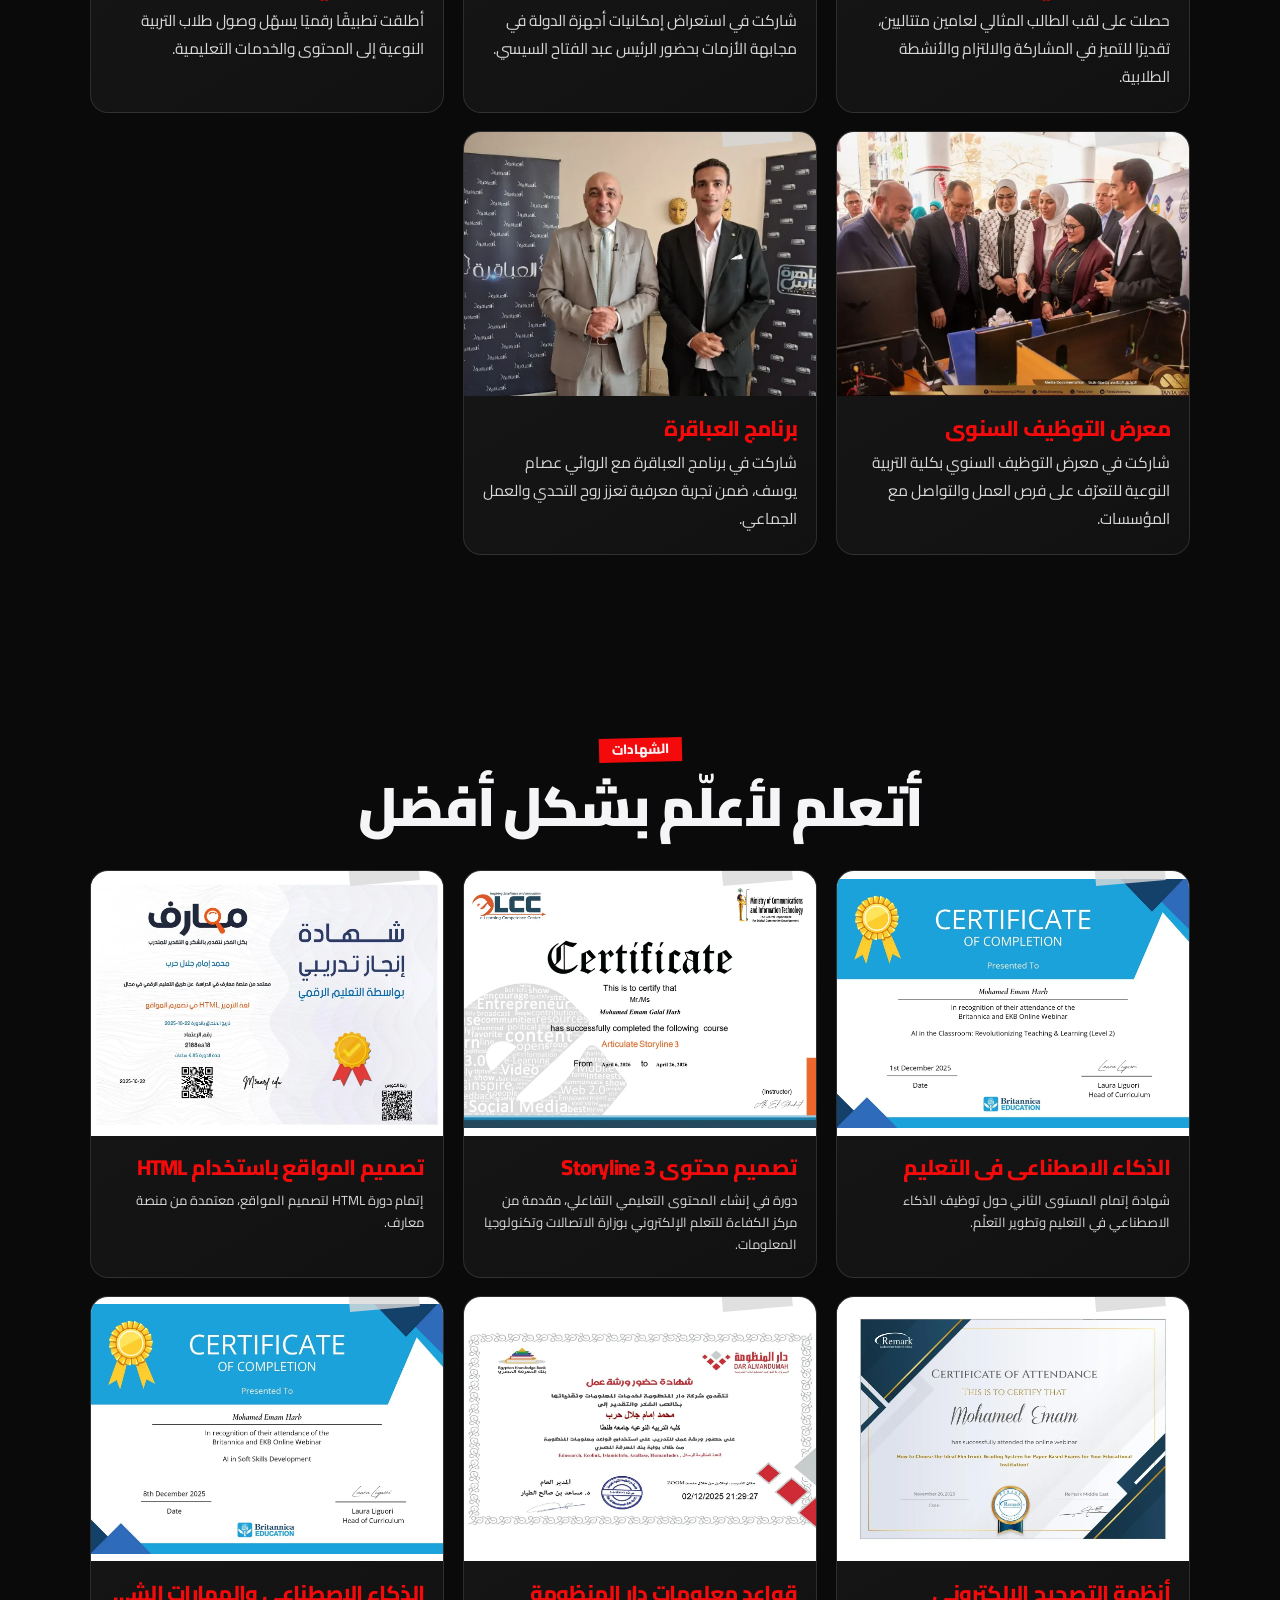
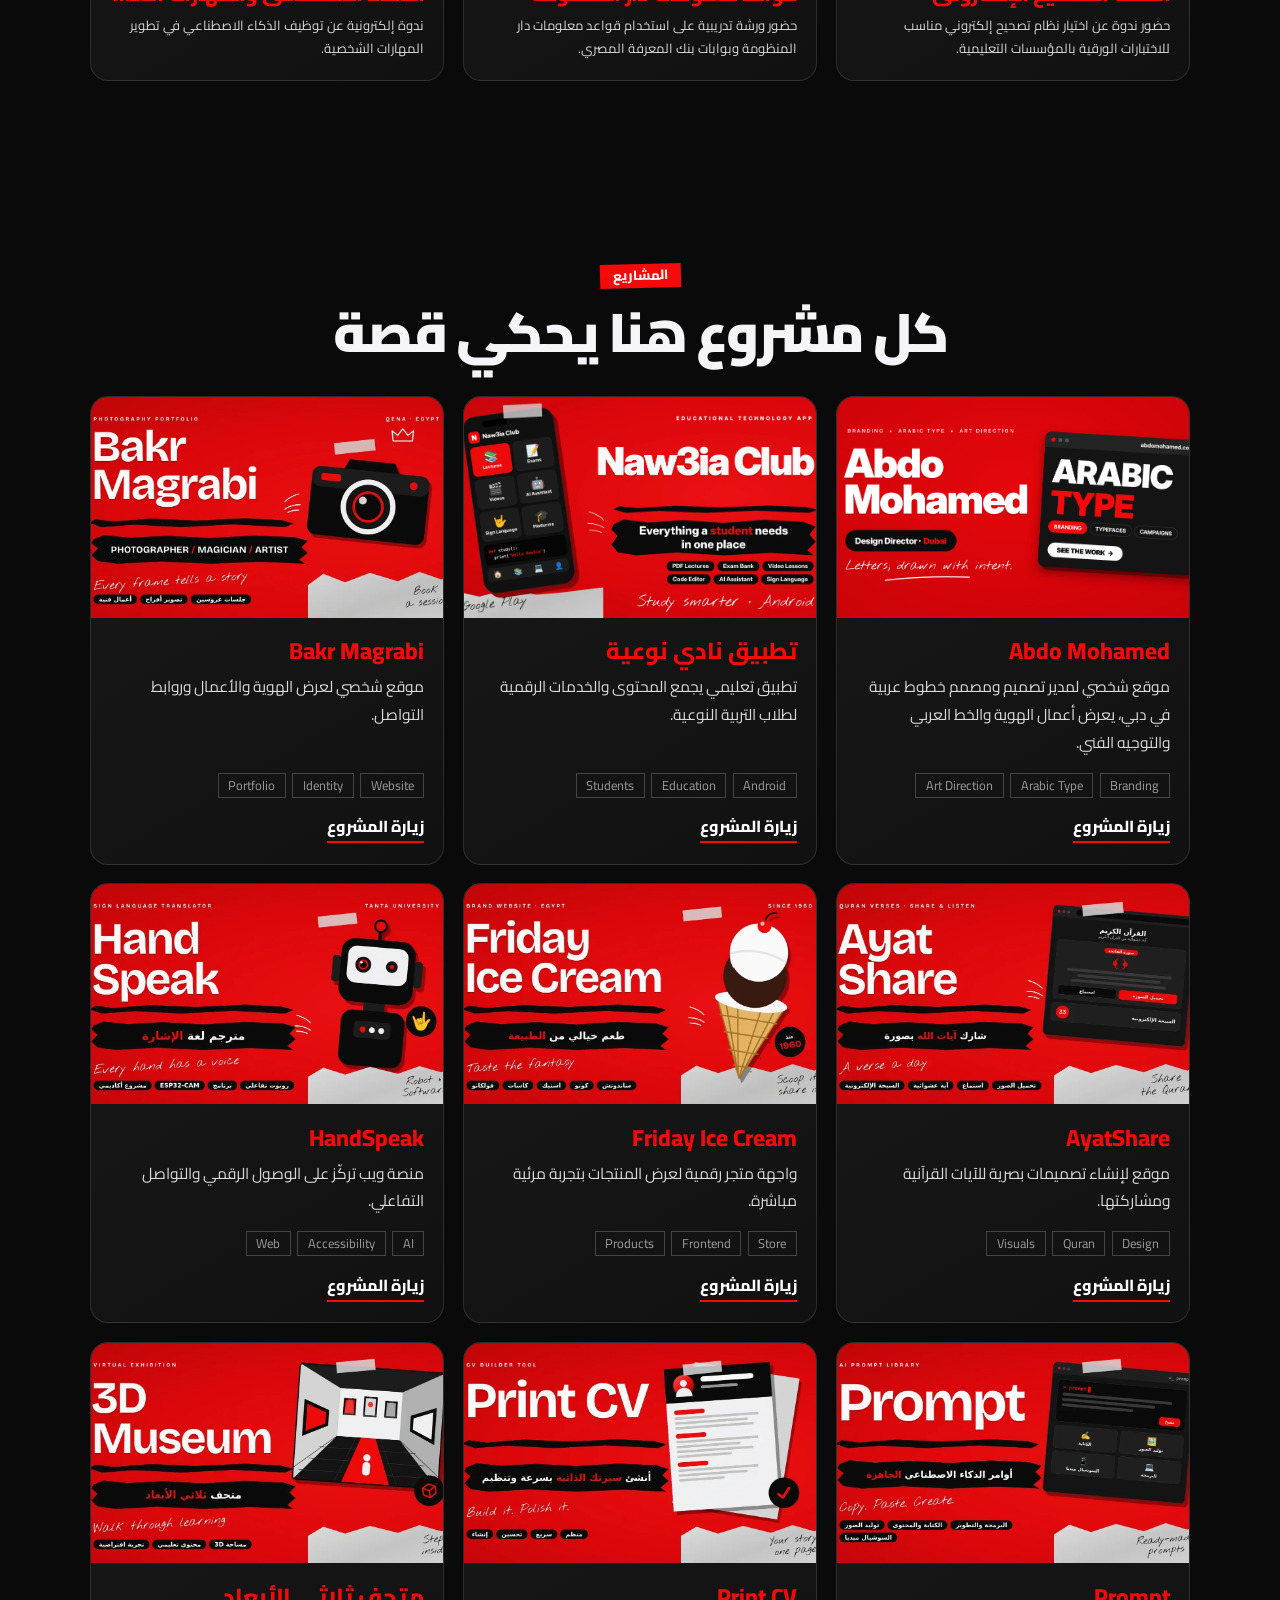
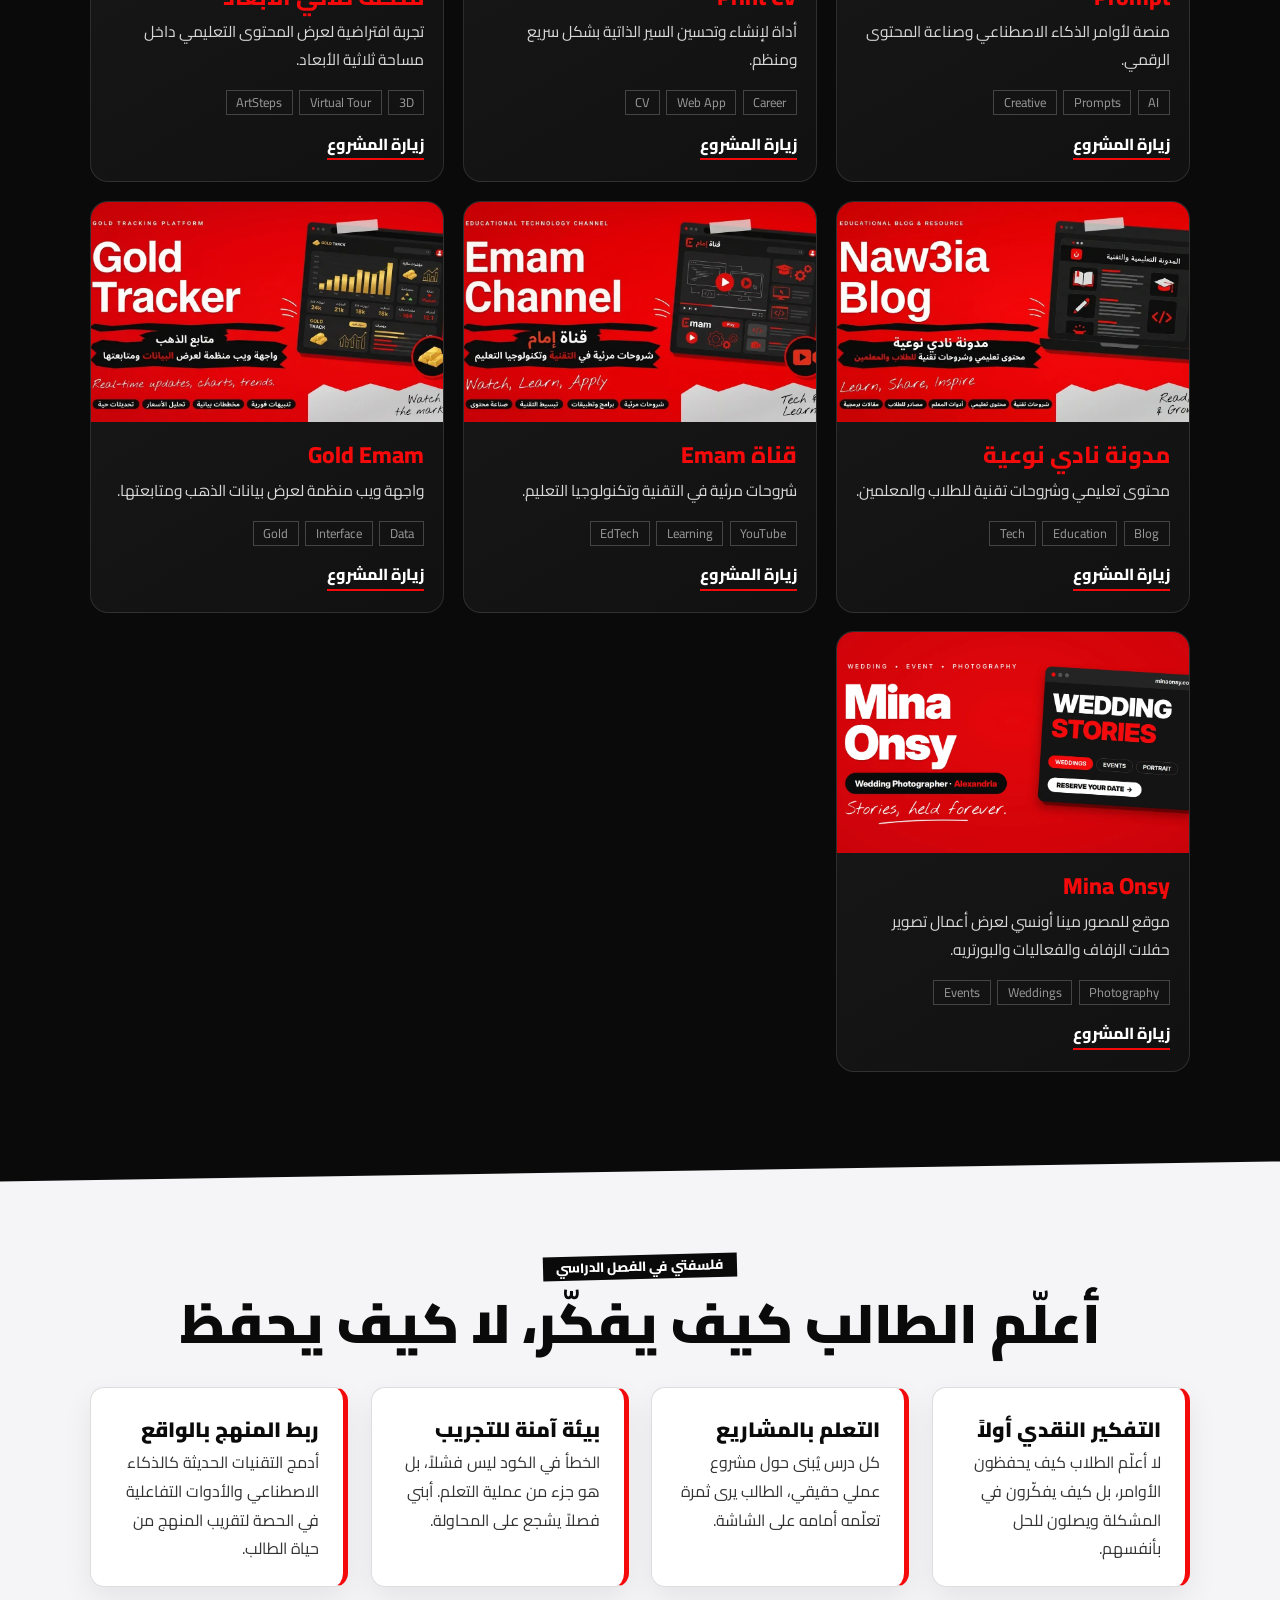
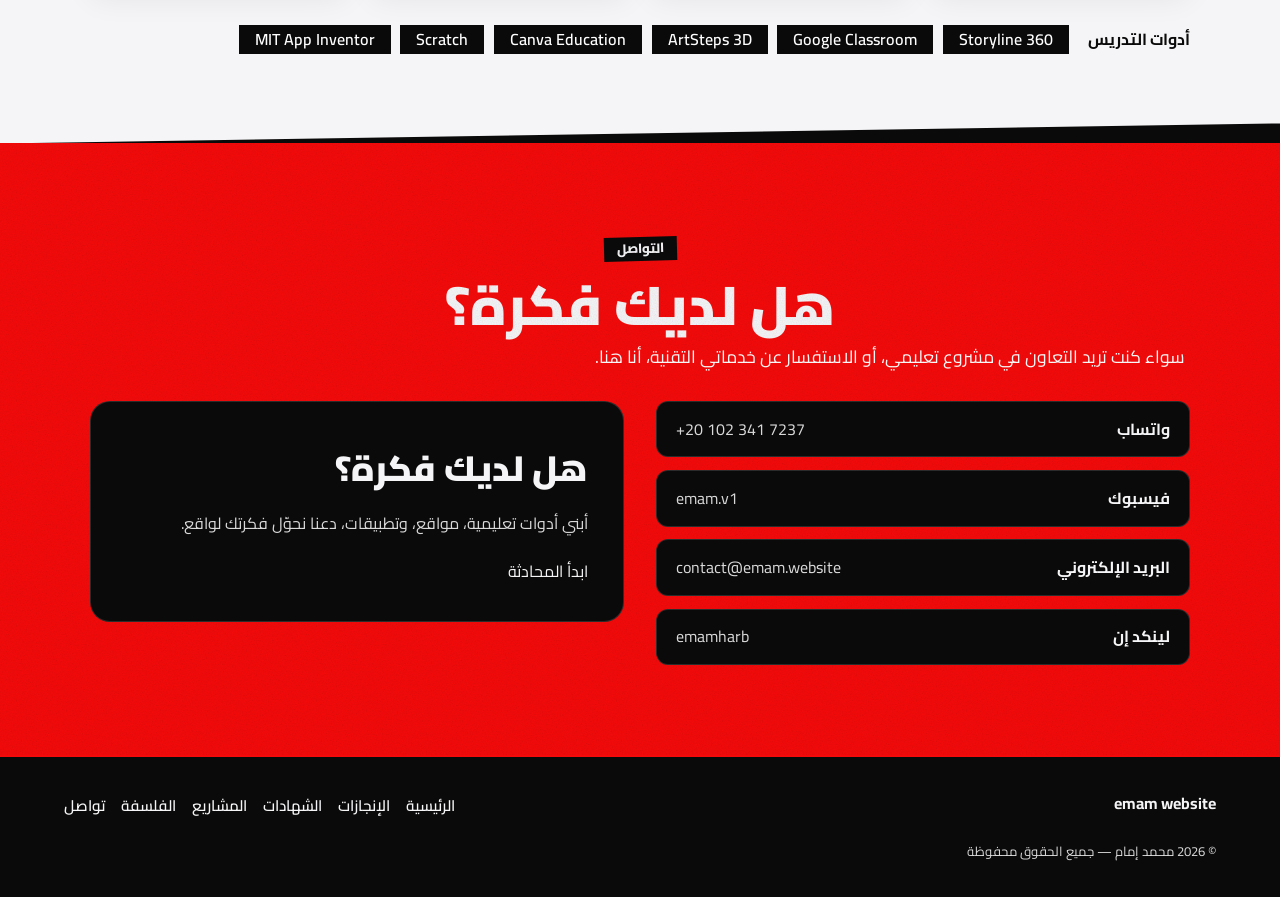
==== commit e7b88ad4: "Sync publish bundle with portfolio updates" ====
--- a/v5/index.html
+++ b/v5/index.html
@@ -85,6 +85,10 @@
 </div></div>
 
 <section class="videos" aria-label="فيديوهاتي على يوتيوب">
+ <a class="projects-jump" href="#projects">
+  <span>عرض المشاريع</span>
+  <svg viewBox="0 0 280 60" aria-hidden="true" focusable="false"><path d="M8 8 C8 49 39 51 68 22 C88 2 107 9 122 28 L140 50 L158 28 C173 9 192 2 212 22 C241 51 272 49 272 8"/></svg>
+ </a>
  <div class="video-window"><div class="video-track" id="videoTrack"></div></div>
 </section>
 <section id="ach" class="ach">
--- a/v5/css/site.css
+++ b/v5/css/site.css
@@ -70,6 +70,12 @@
 /* video strip */
 .videos{padding:28px 0 8px;overflow:hidden}
 .videos .head{padding:0 5vw;margin-bottom:1.1rem}
+.projects-jump{width:max-content;max-width:100%;margin:0 auto 1rem;display:flex;flex-direction:column;align-items:center;gap:.05rem;color:var(--paper);font-weight:900;font-size:clamp(1rem,2vw,1.35rem);text-decoration:none;transition:color .2s,transform .2s}
+.projects-jump:hover{color:var(--red);transform:translateY(2px)}
+.projects-jump:focus-visible{outline:2px solid var(--red);outline-offset:5px;border-radius:4px}
+.projects-jump svg{display:block;width:min(78vw,640px);height:auto;overflow:visible}
+.projects-jump path{fill:none;stroke:var(--red);stroke-width:5.5;stroke-linecap:round;stroke-linejoin:round;transition:stroke-width .2s}
+.projects-jump:hover path{stroke-width:7}
 .video-window{overflow:hidden;direction:ltr;mask-image:linear-gradient(90deg,transparent,#000 4%,#000 96%,transparent)}
 .video-track{display:flex;width:max-content;gap:1rem;animation:video-scroll 105s linear infinite}
 .video-window:hover .video-track,.video-window:focus-within .video-track{animation-play-state:paused}
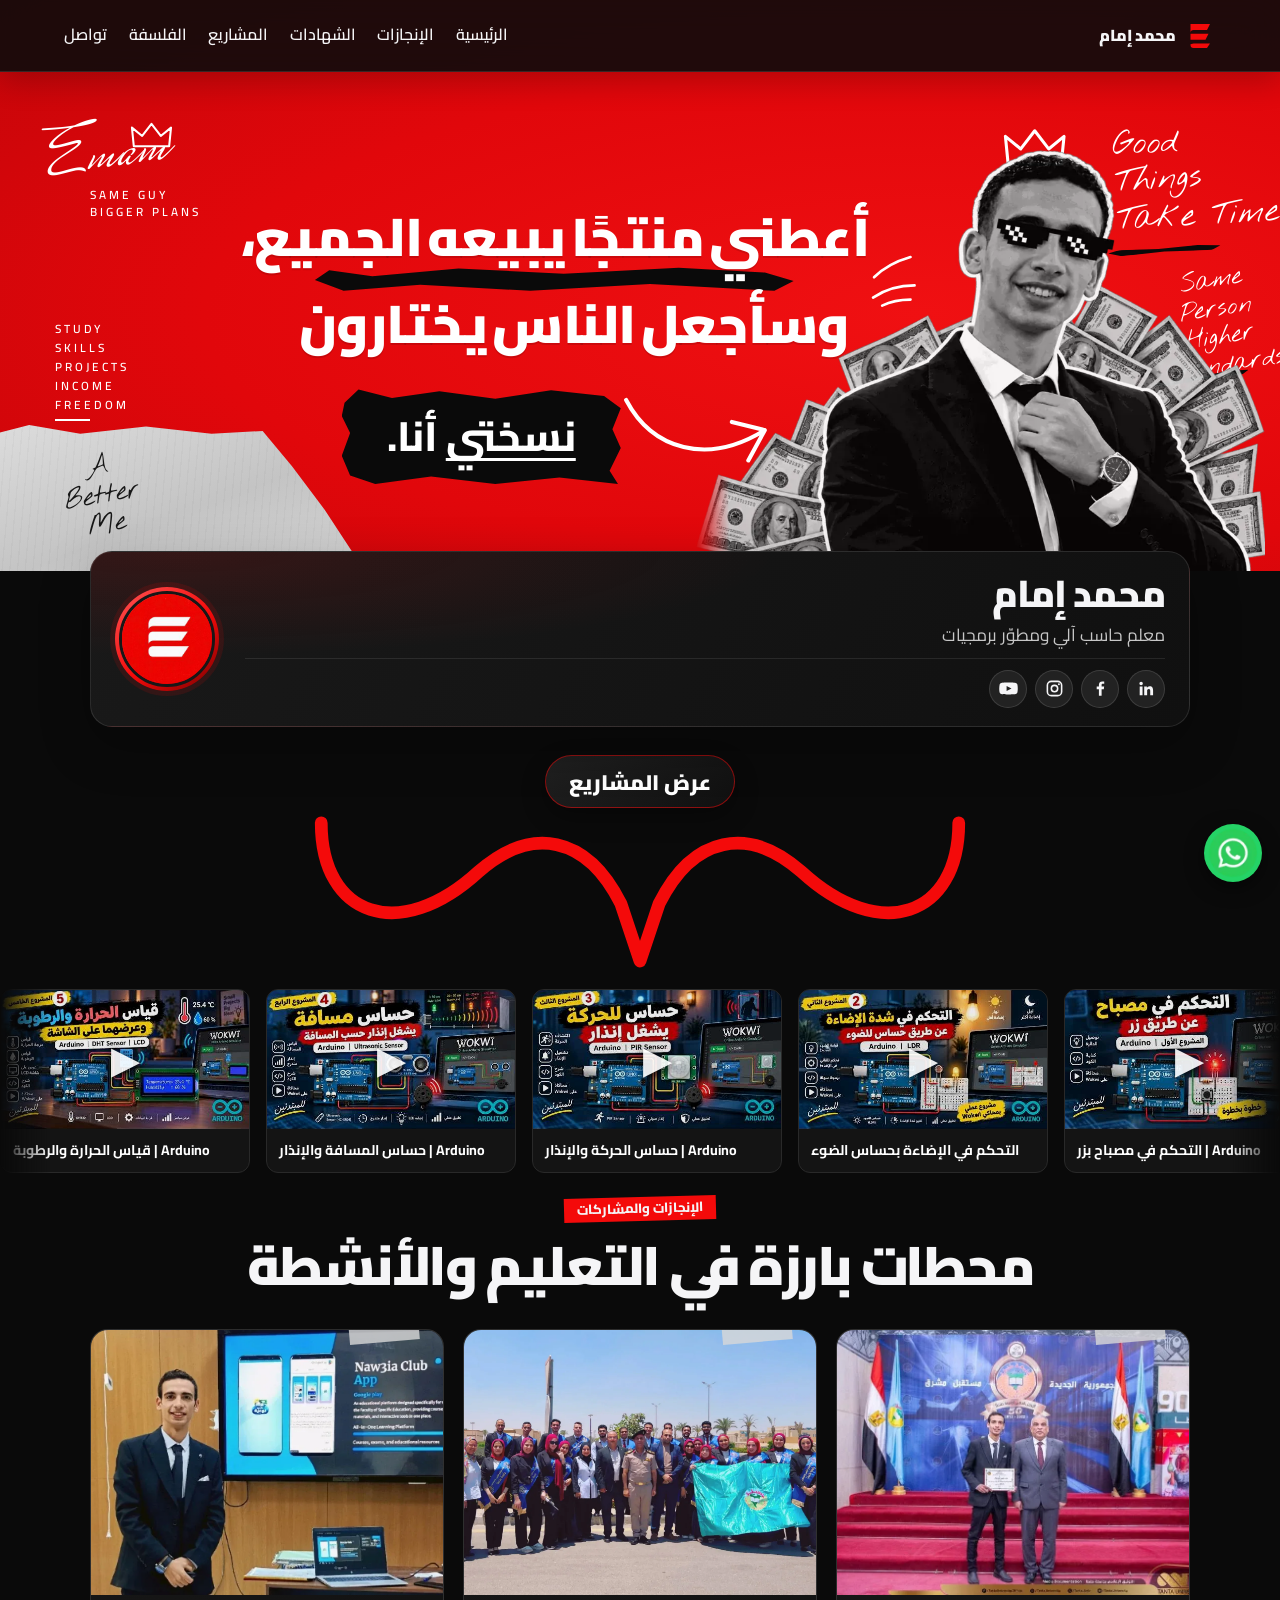
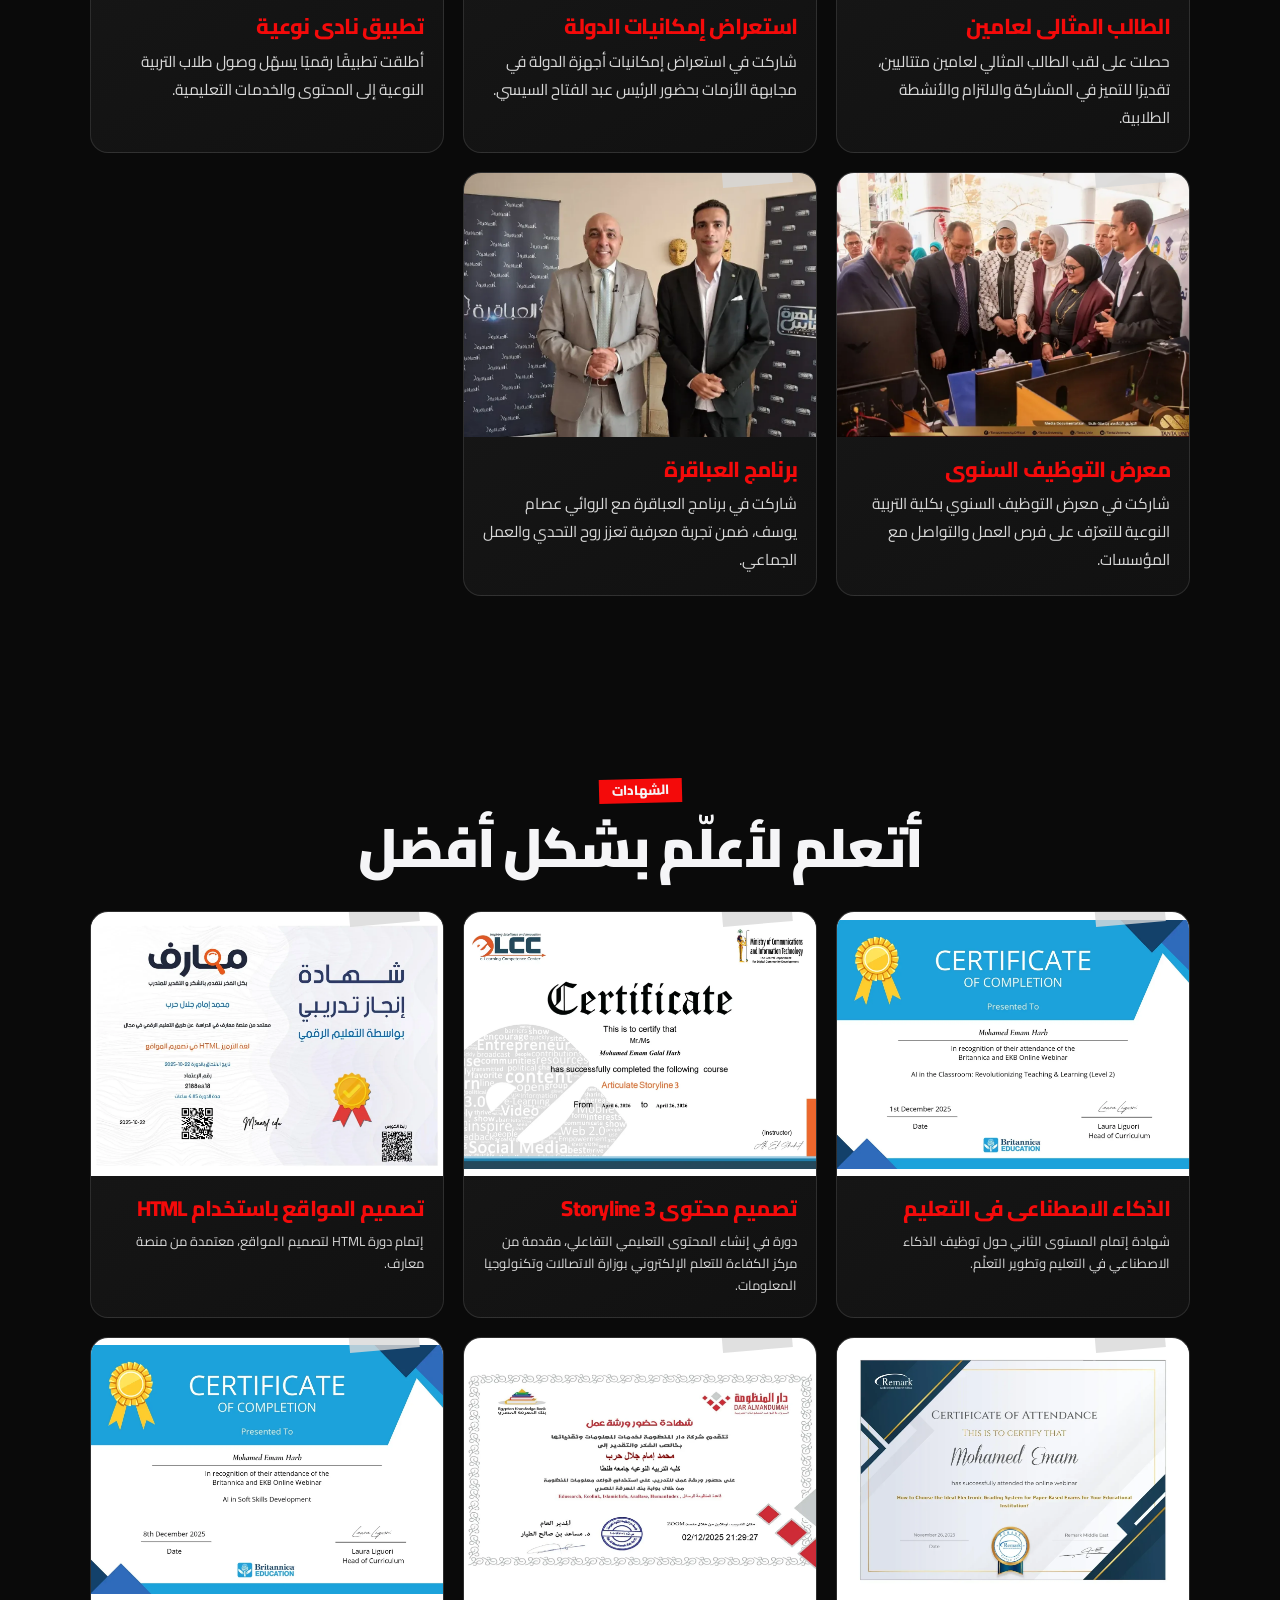
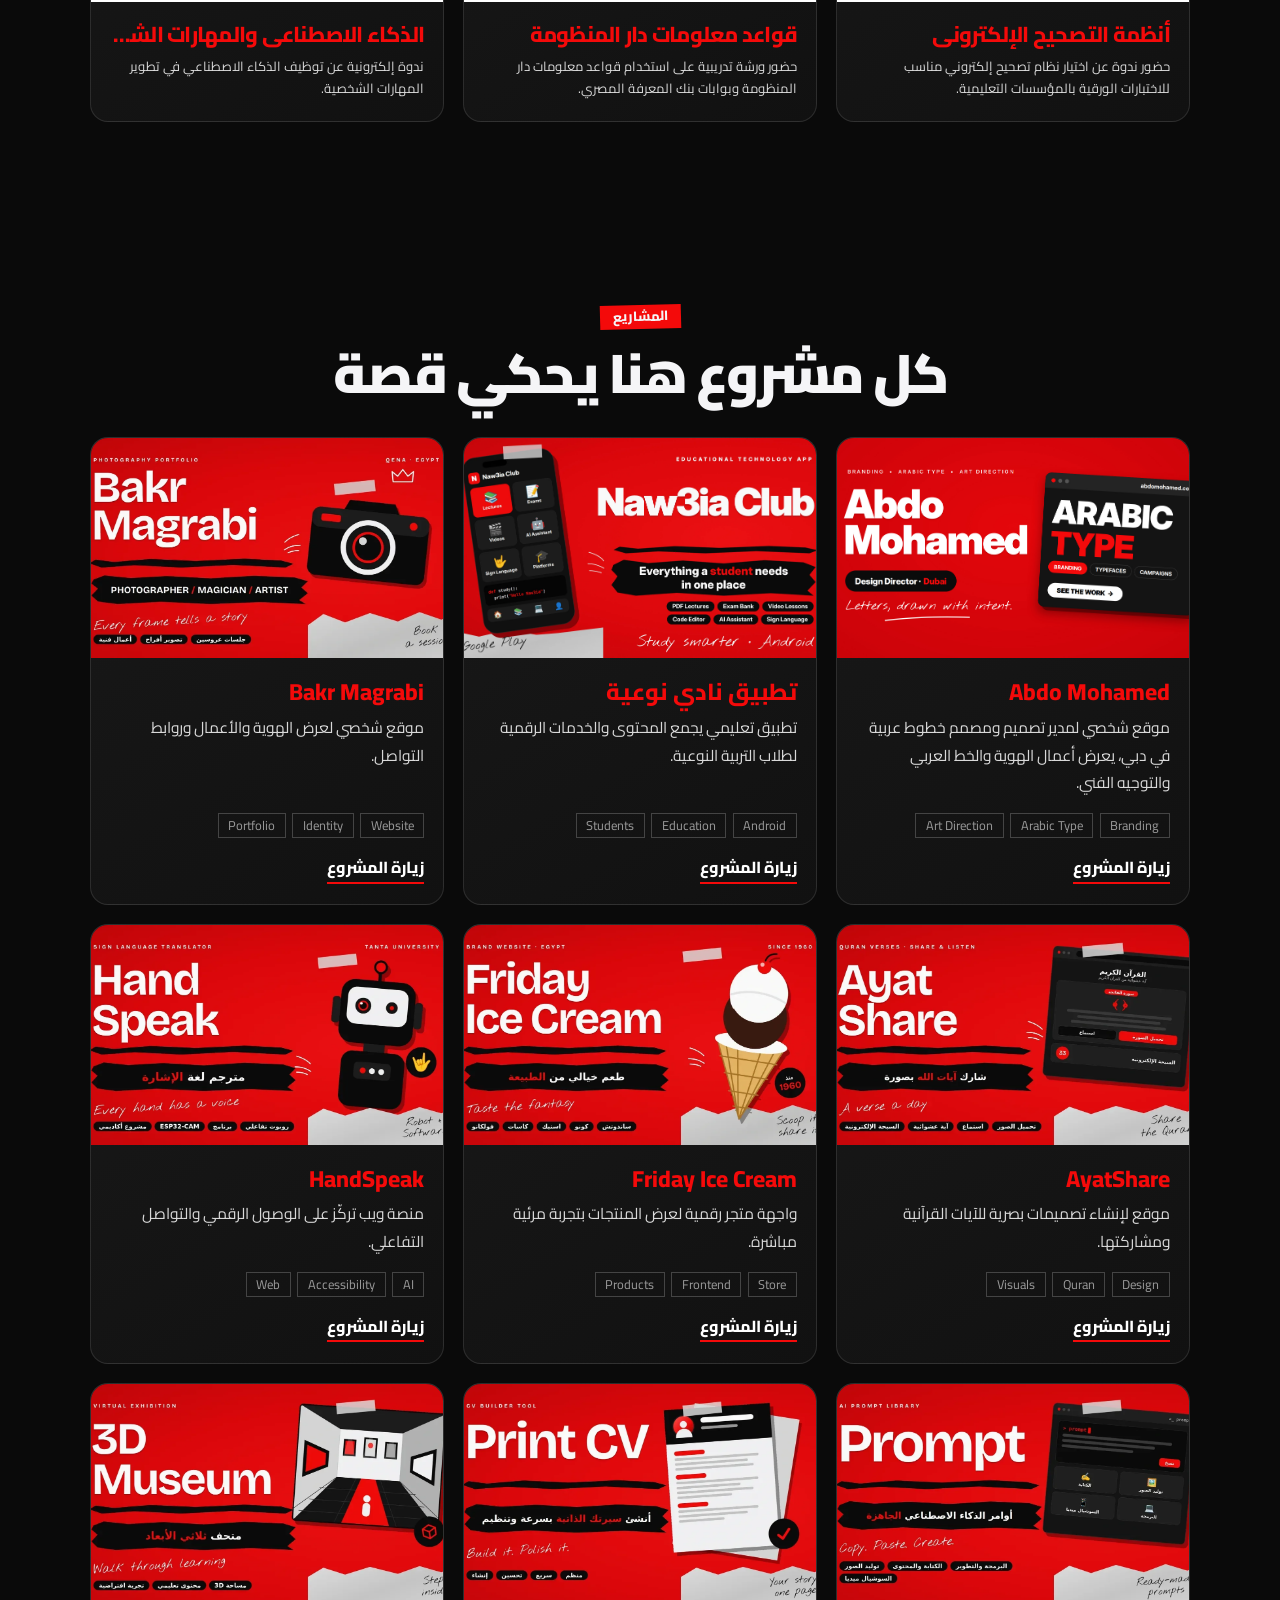
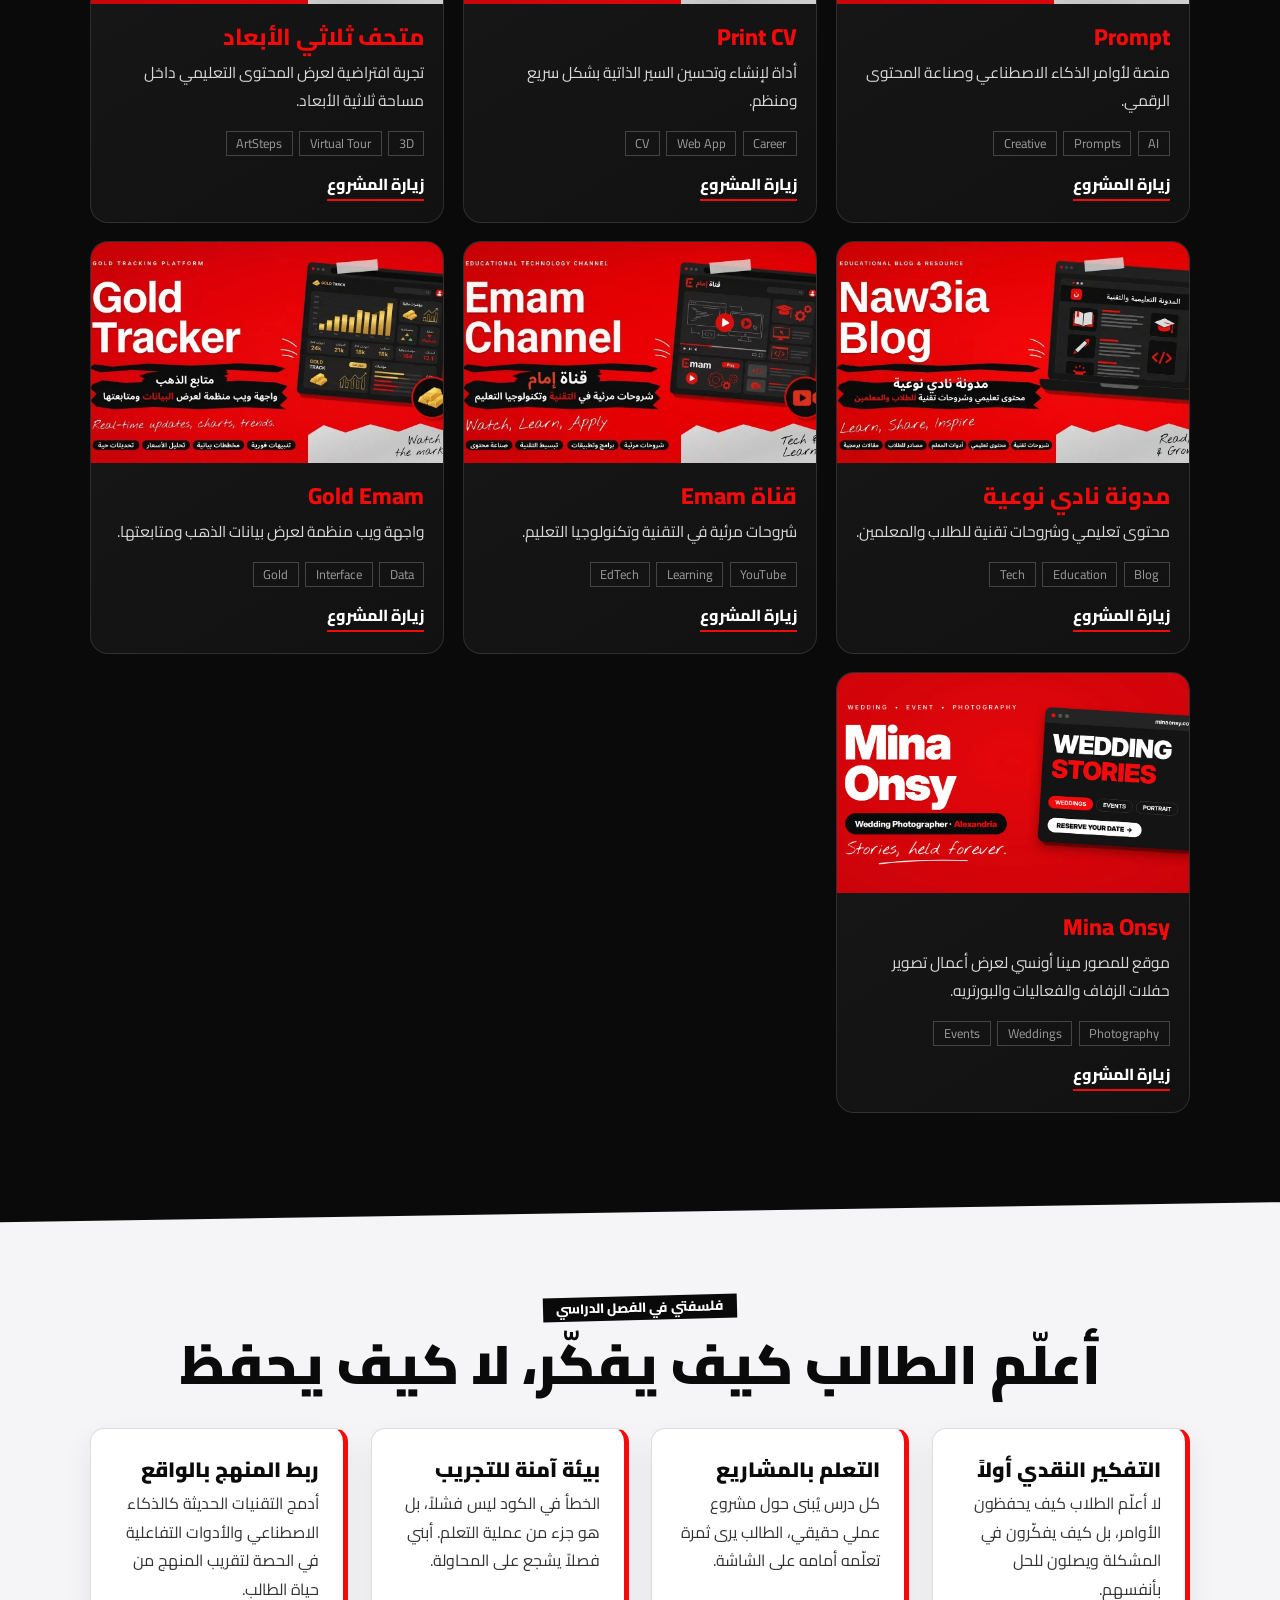
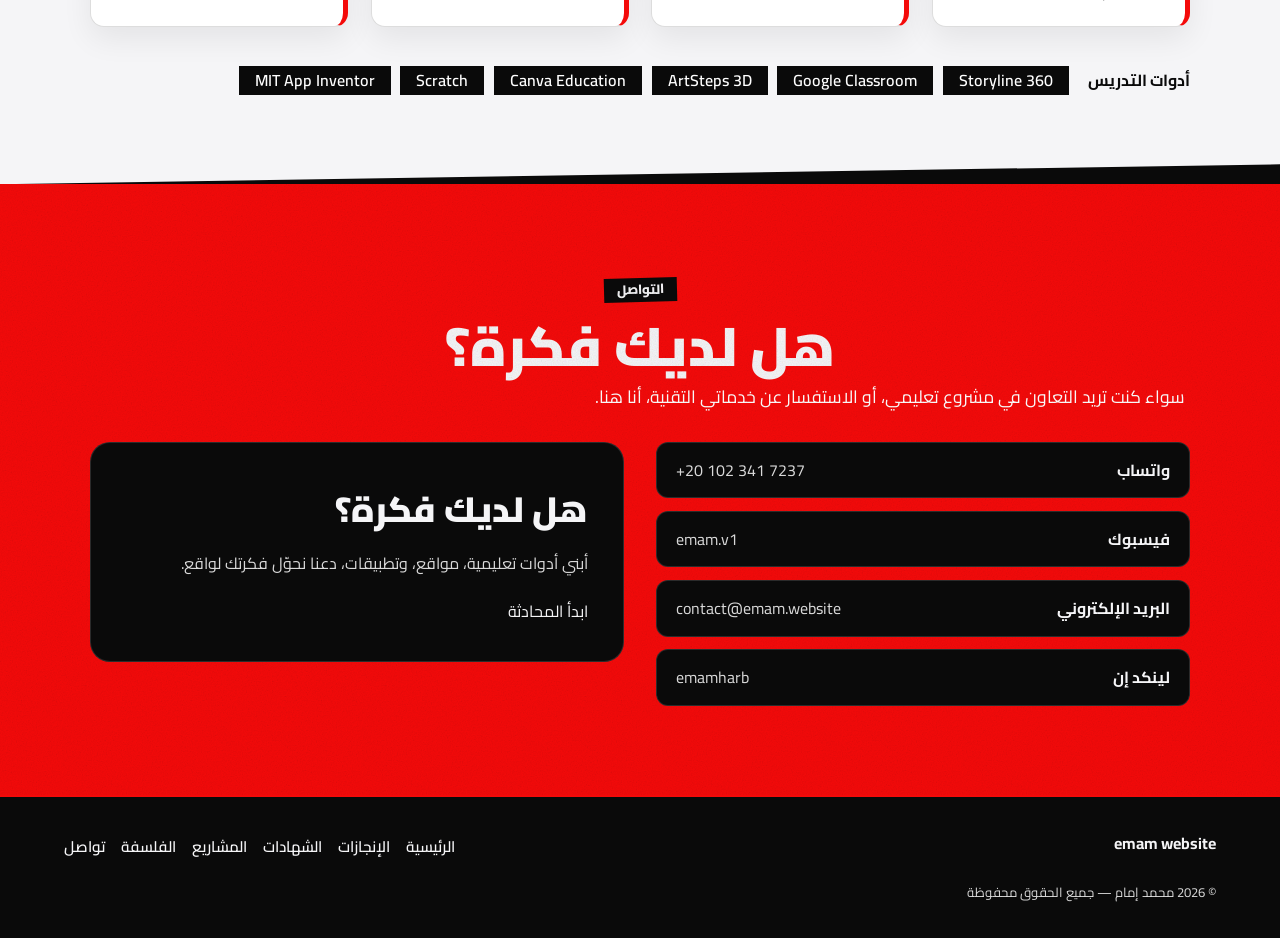
==== commit fd2e47e7: "Polish responsive projects jump link" ====
--- a/v5/index.html
+++ b/v5/index.html
@@ -32,7 +32,7 @@
 <link rel="preconnect" href="https://fonts.googleapis.com">
 <link rel="preconnect" href="https://fonts.gstatic.com" crossorigin>
 <link href="https://fonts.googleapis.com/css2?family=Cairo:wght@400;600;800;900&family=Caveat:wght@700&family=Mrs+Saint+Delafield&family=Nothing+You+Could+Do&display=swap" rel="stylesheet">
-<link rel="stylesheet" href="css/site.css?v=social-icons-video-ach-gap-20261018-contact-heading-single-line">
+<link rel="stylesheet" href="css/site.css?v=projects-jump-responsive-20261021">
 </head>
 <body>
 <header>
@@ -87,7 +87,7 @@
 <section class="videos" aria-label="فيديوهاتي على يوتيوب">
  <a class="projects-jump" href="#projects">
   <span>عرض المشاريع</span>
-  <svg viewBox="0 0 280 60" aria-hidden="true" focusable="false"><path d="M8 8 C8 49 39 51 68 22 C88 2 107 9 122 28 L140 50 L158 28 C173 9 192 2 212 22 C241 51 272 49 272 8"/></svg>
+  <svg viewBox="0 0 320 78" aria-hidden="true" focusable="false"><path d="M10 7 C10 51 47 64 84 30 C109 8 135 13 151 45 L160 72 L169 45 C185 13 211 8 236 30 C273 64 310 51 310 7"/></svg>
  </a>
  <div class="video-window"><div class="video-track" id="videoTrack"></div></div>
 </section>
--- a/v5/css/site.css
+++ b/v5/css/site.css
@@ -70,11 +70,13 @@
 /* video strip */
 .videos{padding:28px 0 8px;overflow:hidden}
 .videos .head{padding:0 5vw;margin-bottom:1.1rem}
-.projects-jump{width:max-content;max-width:100%;margin:0 auto 1rem;display:flex;flex-direction:column;align-items:center;gap:.05rem;color:var(--paper);font-weight:900;font-size:clamp(1rem,2vw,1.35rem);text-decoration:none;transition:color .2s,transform .2s}
-.projects-jump:hover{color:var(--red);transform:translateY(2px)}
-.projects-jump:focus-visible{outline:2px solid var(--red);outline-offset:5px;border-radius:4px}
-.projects-jump svg{display:block;width:min(78vw,640px);height:auto;overflow:visible}
-.projects-jump path{fill:none;stroke:var(--red);stroke-width:5.5;stroke-linecap:round;stroke-linejoin:round;transition:stroke-width .2s}
+.projects-jump{width:100%;margin:0 auto .9rem;display:flex;flex-direction:column;align-items:center;gap:0;color:var(--paper);font-weight:900;font-size:clamp(1.15rem,1.65vw,1.45rem);text-decoration:none;transition:transform .25s ease}
+.projects-jump span{display:inline-flex;align-items:center;justify-content:center;min-height:48px;padding:.42rem 1.45rem;border:1px solid #f40a0a88;border-radius:999px;background:linear-gradient(145deg,#202020,#101010);color:#fff;box-shadow:0 9px 24px #0005;transition:background .25s,border-color .25s,box-shadow .25s}
+.projects-jump:hover{transform:translateY(2px)}
+.projects-jump:hover span{background:var(--red);border-color:var(--red);box-shadow:0 10px 26px #f40a0a44}
+.projects-jump:focus-visible{outline:2px solid var(--red);outline-offset:5px;border-radius:999px}
+.projects-jump svg{display:block;width:min(72vw,680px);height:auto;overflow:visible}
+.projects-jump path{fill:none;stroke:var(--red);stroke-width:6;stroke-linecap:round;stroke-linejoin:round;transition:stroke-width .2s}
 .projects-jump:hover path{stroke-width:7}
 .video-window{overflow:hidden;direction:ltr;mask-image:linear-gradient(90deg,transparent,#000 4%,#000 96%,transparent)}
 .video-track{display:flex;width:max-content;gap:1rem;animation:video-scroll 105s linear infinite}
@@ -88,7 +90,7 @@
 .video-play{position:absolute;inset:0;display:grid;place-items:center;background:rgba(0,0,0,.08);color:#fff;font-size:2.4rem;text-shadow:0 2px 8px #000;opacity:.9}
 .video-name{display:block;padding:.55rem .75rem;color:#fff;font-size:.88rem;font-weight:700;white-space:nowrap;overflow:hidden;text-overflow:ellipsis}
 @keyframes video-scroll{to{transform:translateX(-50%)}}
-@media(max-width:700px){.videos{padding-top:20px}.video-card{width:205px}.video-track,.video-group{gap:.7rem}.video-name{font-size:.8rem}}
+@media(max-width:700px){.videos{padding-top:20px}.projects-jump{margin-bottom:.55rem;font-size:1.08rem}.projects-jump span{min-height:44px;padding:.38rem 1.15rem}.projects-jump svg{width:min(88vw,420px)}.projects-jump path{stroke-width:5}.projects-jump:hover path{stroke-width:6}.video-card{width:205px}.video-track,.video-group{gap:.7rem}.video-name{font-size:.8rem}}
 @media(prefers-reduced-motion:reduce){.video-track{animation:none;transform:none}}
 /* sections */
 .ach{padding-top:12px}
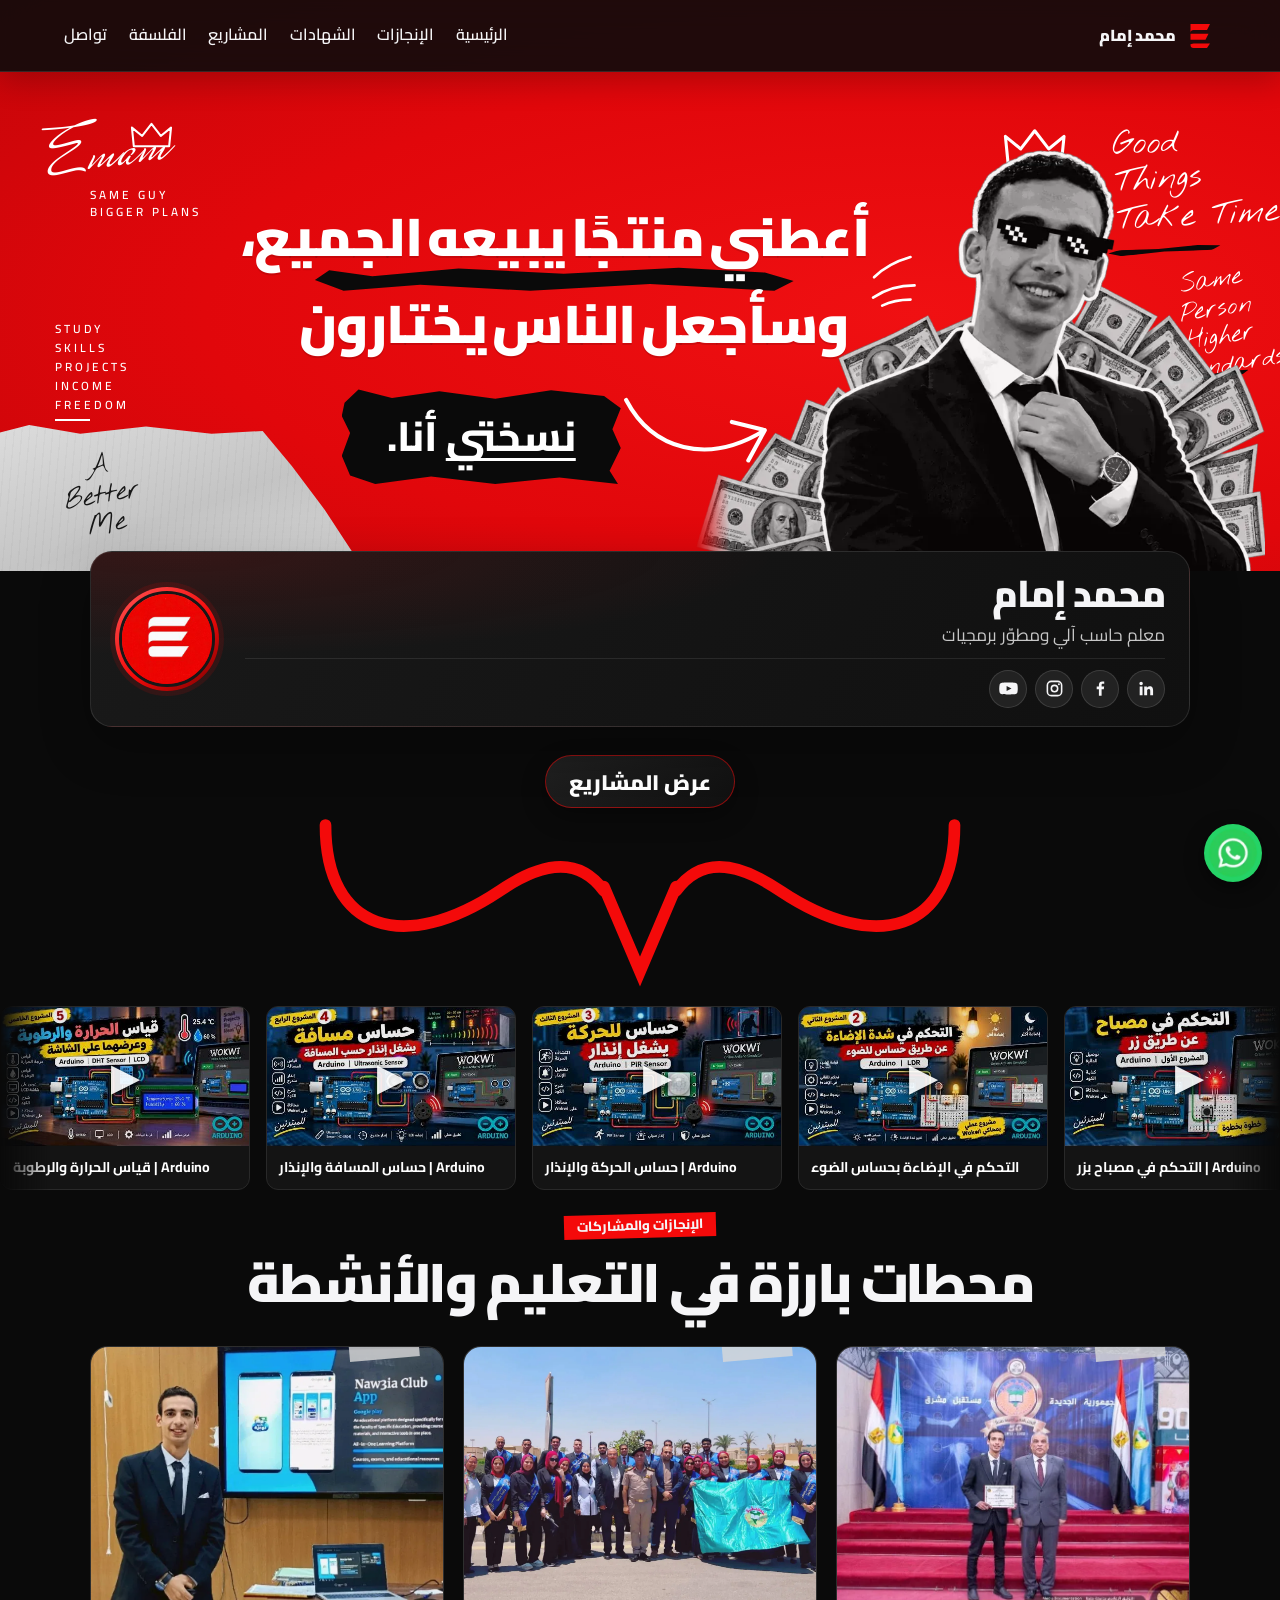
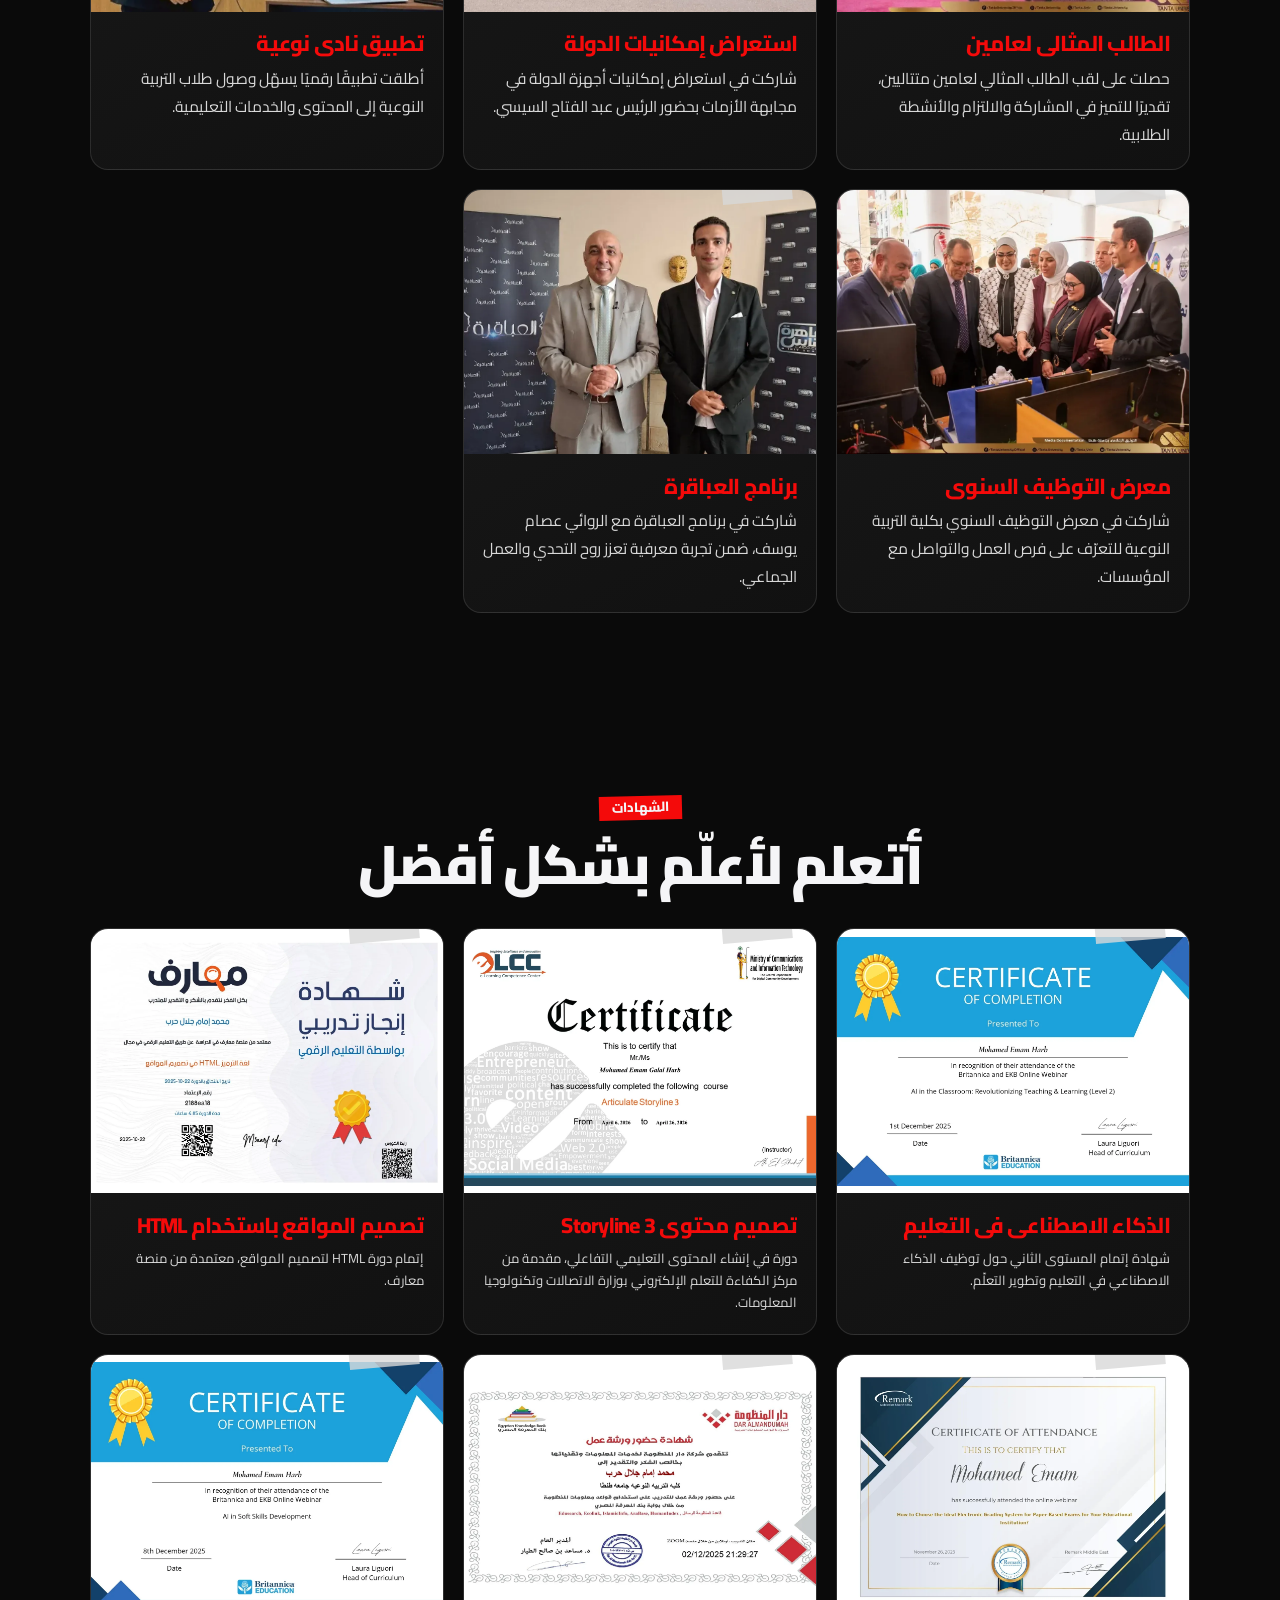
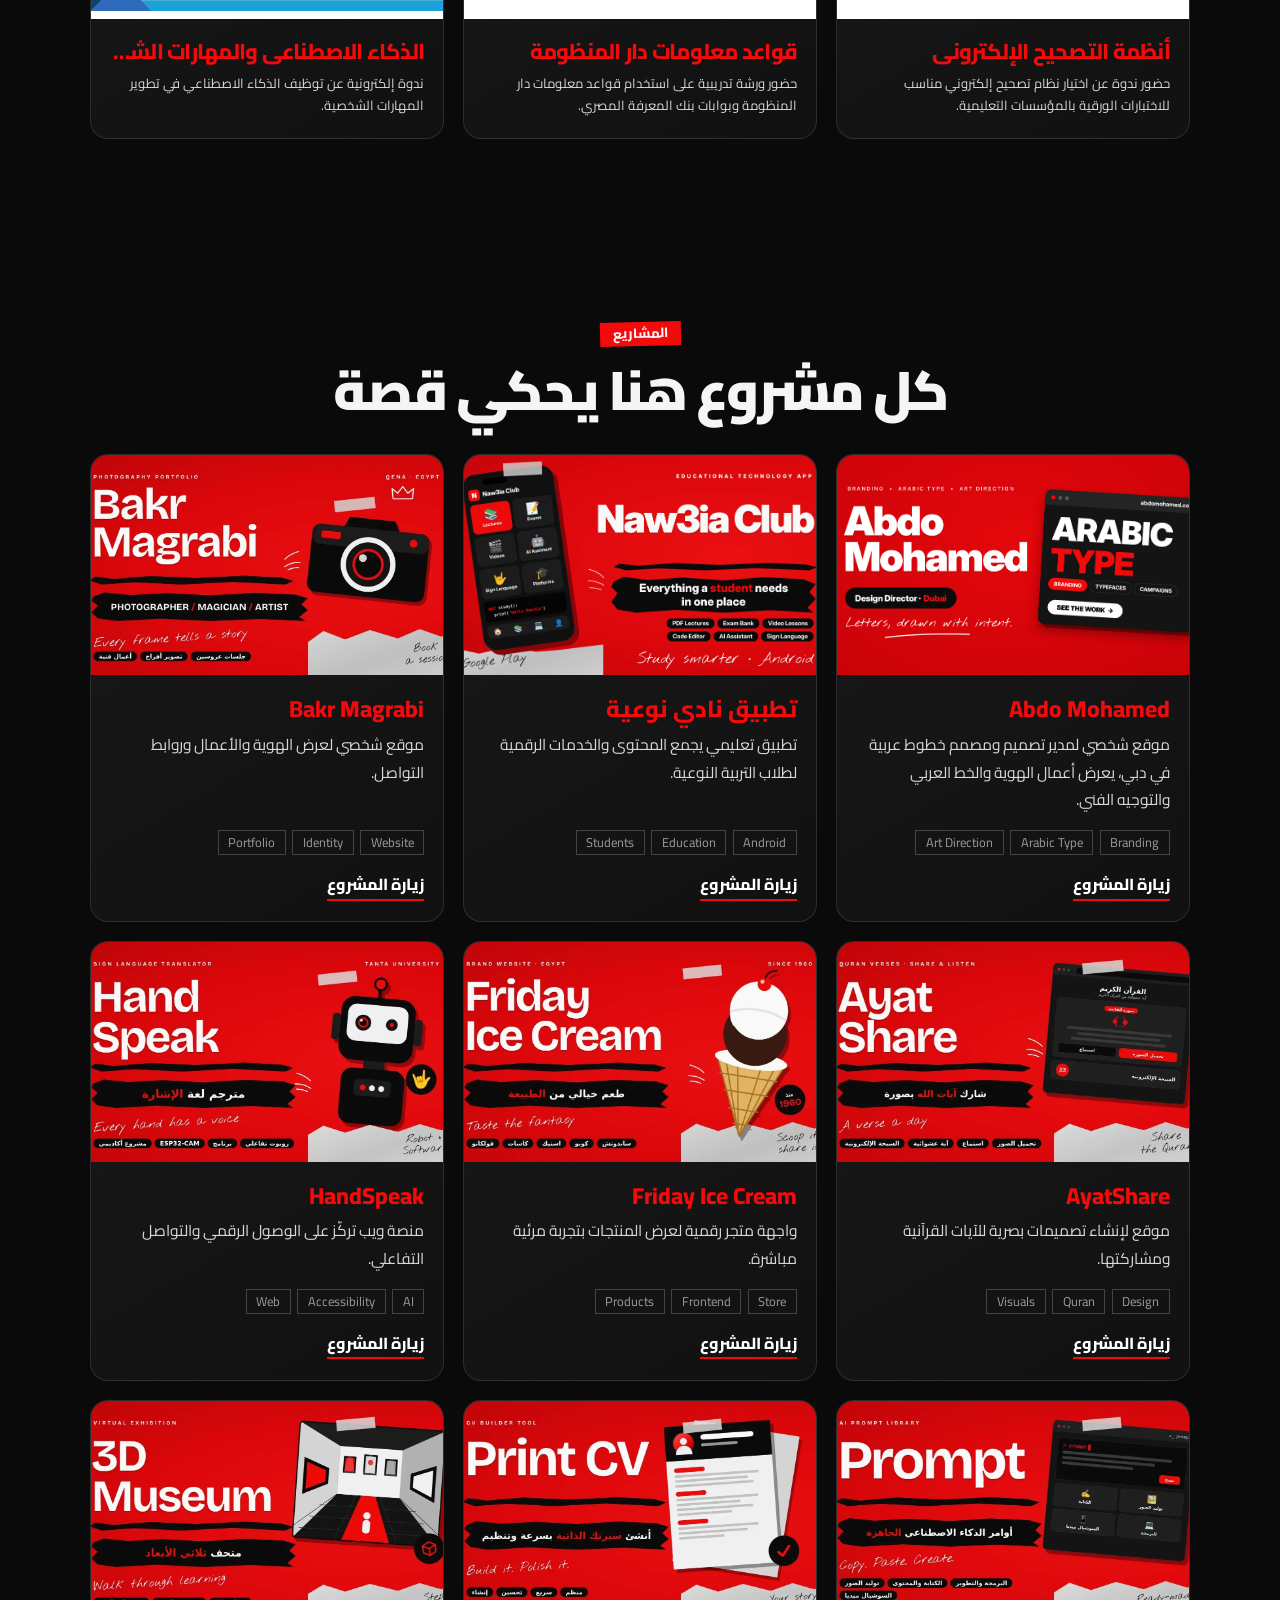
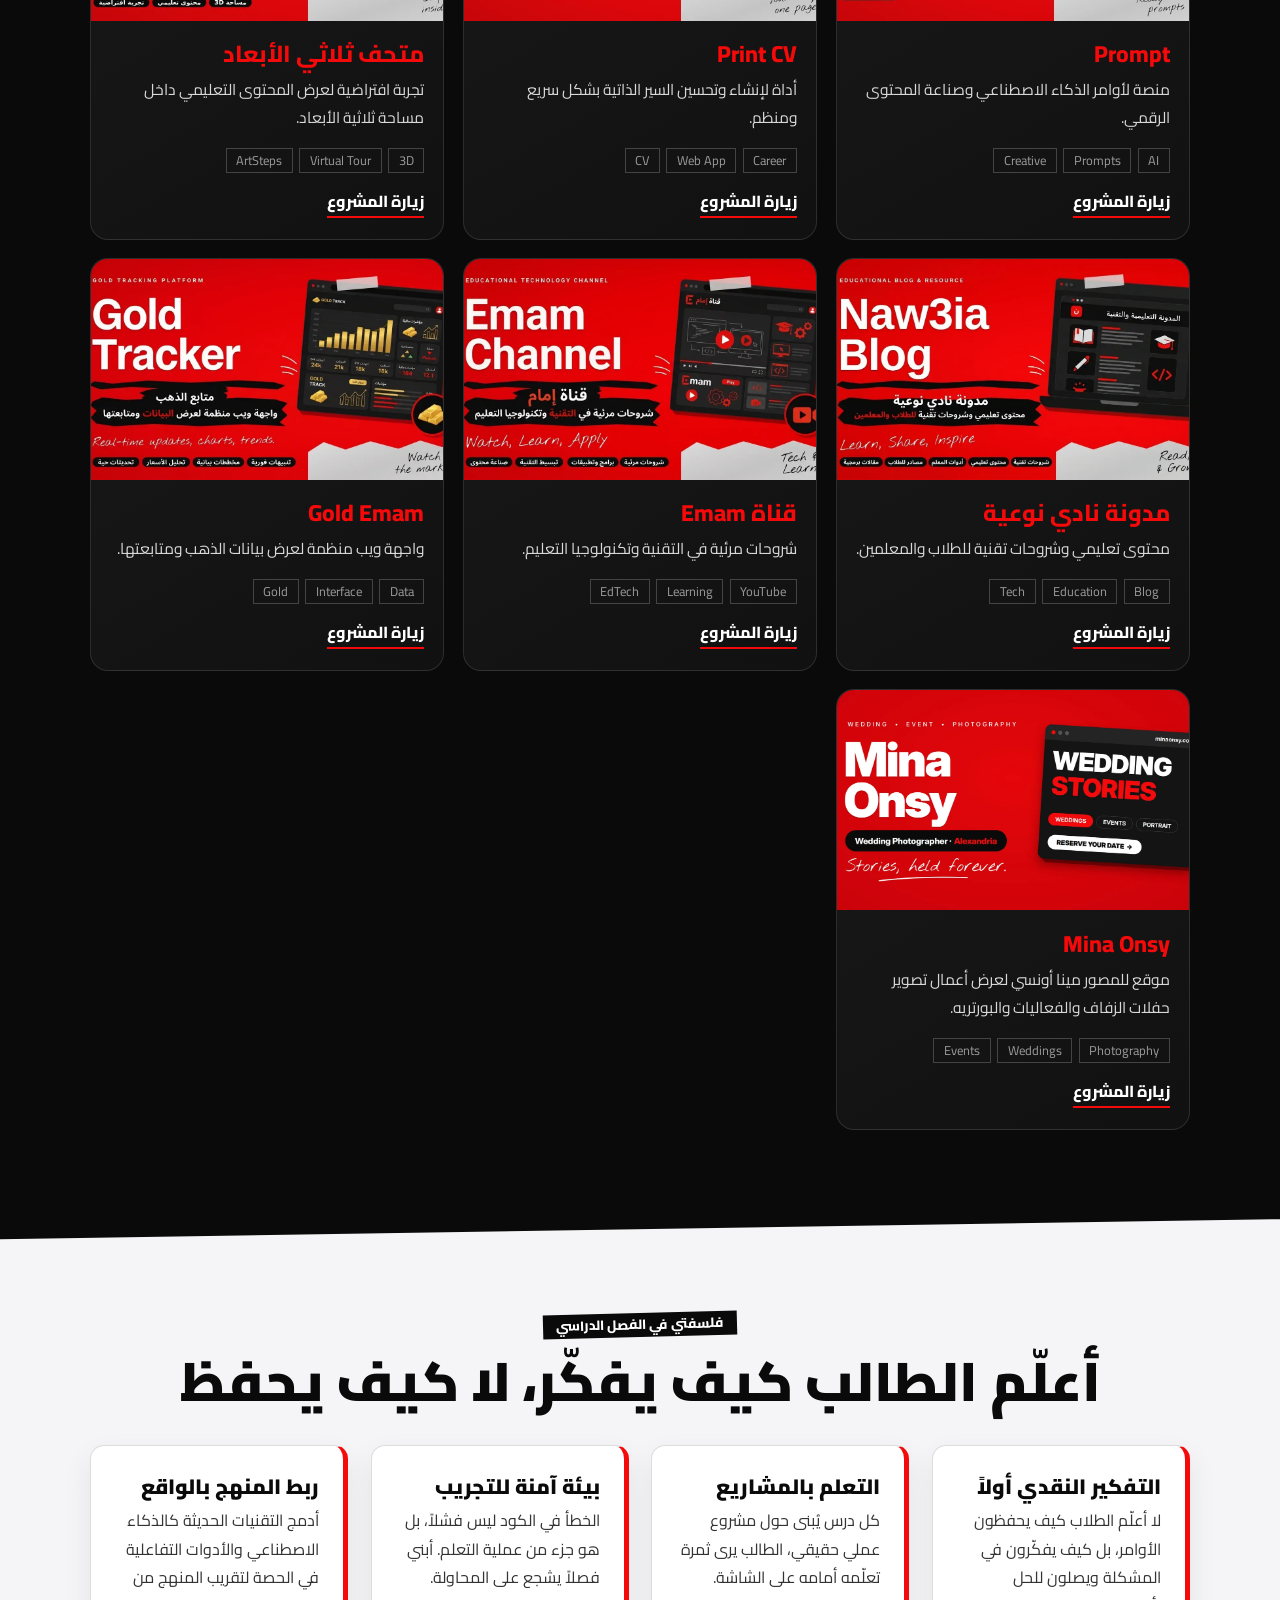
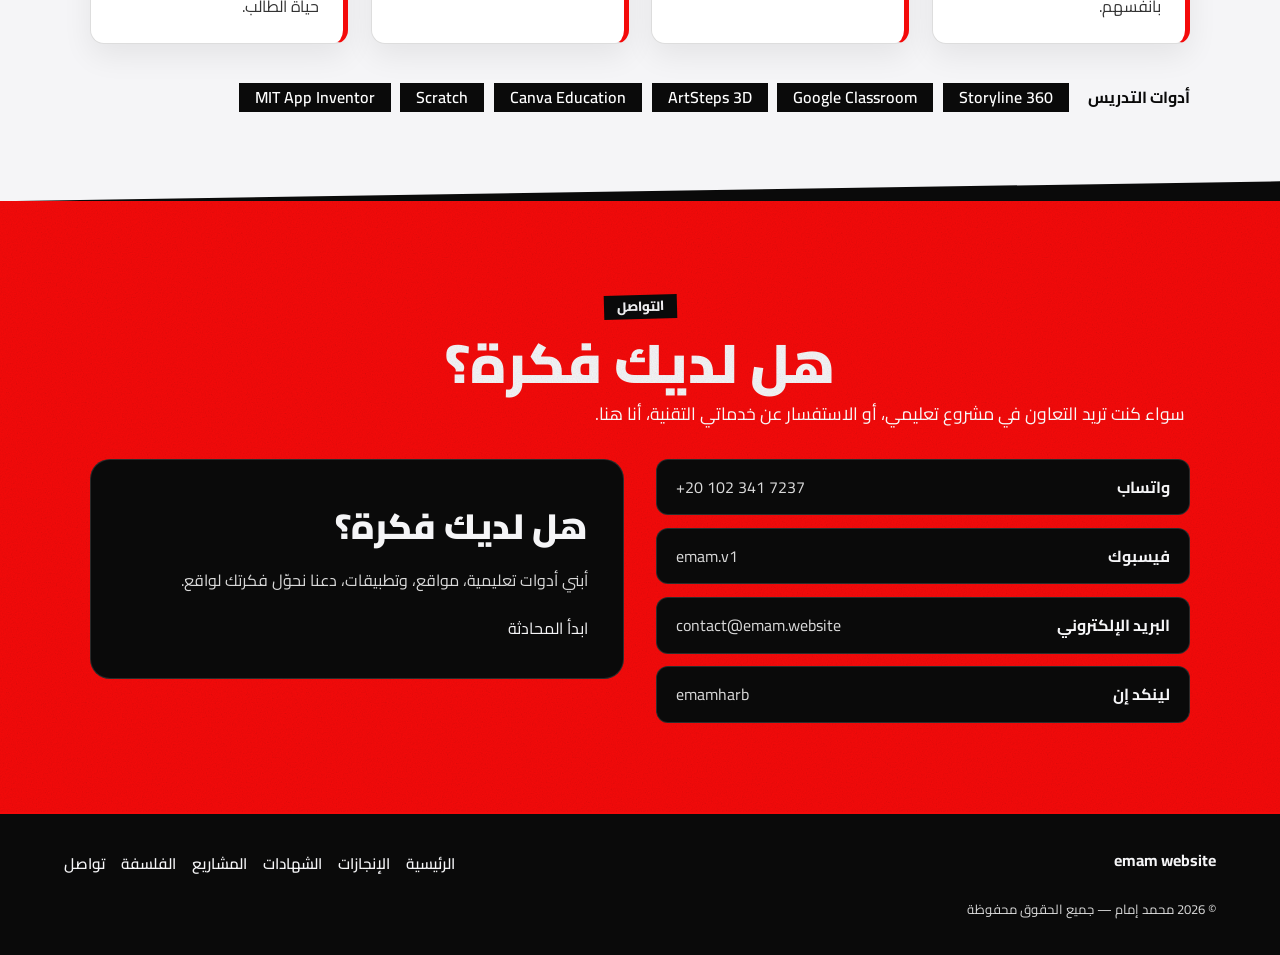
==== commit d44e446f: "Refine projects jump arrow styling" ====
--- a/v5/index.html
+++ b/v5/index.html
@@ -87,7 +87,7 @@
 <section class="videos" aria-label="فيديوهاتي على يوتيوب">
  <a class="projects-jump" href="#projects">
   <span>عرض المشاريع</span>
-  <svg viewBox="0 0 320 78" aria-hidden="true" focusable="false"><path d="M10 7 C10 51 47 64 84 30 C109 8 135 13 151 45 L160 72 L169 45 C185 13 211 8 236 30 C273 64 310 51 310 7"/></svg>
+  <svg viewBox="0 0 320 86" aria-hidden="true" focusable="false"><path class="sweep" d="M12 8 C12 58 49 69 94 39 C116 24 132 24 143 39"/><path class="sweep" d="M308 8 C308 58 271 69 226 39 C204 24 188 24 177 39"/><path class="tip" d="M143 37 L160 77 L177 37"/></svg>
  </a>
  <div class="video-window"><div class="video-track" id="videoTrack"></div></div>
 </section>
--- a/v5/css/site.css
+++ b/v5/css/site.css
@@ -76,8 +76,10 @@
 .projects-jump:hover span{background:var(--red);border-color:var(--red);box-shadow:0 10px 26px #f40a0a44}
 .projects-jump:focus-visible{outline:2px solid var(--red);outline-offset:5px;border-radius:999px}
 .projects-jump svg{display:block;width:min(72vw,680px);height:auto;overflow:visible}
-.projects-jump path{fill:none;stroke:var(--red);stroke-width:6;stroke-linecap:round;stroke-linejoin:round;transition:stroke-width .2s}
-.projects-jump:hover path{stroke-width:7}
+.projects-jump path{fill:none;stroke:var(--red);stroke-linecap:round;transition:stroke-width .2s}
+.projects-jump .sweep{stroke-width:5.5;stroke-linejoin:round}
+.projects-jump .tip{stroke-width:5.5;stroke-linejoin:miter;stroke-miterlimit:4}
+.projects-jump:hover path{stroke-width:6.5}
 .video-window{overflow:hidden;direction:ltr;mask-image:linear-gradient(90deg,transparent,#000 4%,#000 96%,transparent)}
 .video-track{display:flex;width:max-content;gap:1rem;animation:video-scroll 105s linear infinite}
 .video-window:hover .video-track,.video-window:focus-within .video-track{animation-play-state:paused}
@@ -90,7 +92,7 @@
 .video-play{position:absolute;inset:0;display:grid;place-items:center;background:rgba(0,0,0,.08);color:#fff;font-size:2.4rem;text-shadow:0 2px 8px #000;opacity:.9}
 .video-name{display:block;padding:.55rem .75rem;color:#fff;font-size:.88rem;font-weight:700;white-space:nowrap;overflow:hidden;text-overflow:ellipsis}
 @keyframes video-scroll{to{transform:translateX(-50%)}}
-@media(max-width:700px){.videos{padding-top:20px}.projects-jump{margin-bottom:.55rem;font-size:1.08rem}.projects-jump span{min-height:44px;padding:.38rem 1.15rem}.projects-jump svg{width:min(88vw,420px)}.projects-jump path{stroke-width:5}.projects-jump:hover path{stroke-width:6}.video-card{width:205px}.video-track,.video-group{gap:.7rem}.video-name{font-size:.8rem}}
+@media(max-width:700px){.videos{padding-top:20px}.projects-jump{margin-bottom:.55rem;font-size:1.08rem}.projects-jump span{min-height:44px;padding:.38rem 1.15rem}.projects-jump svg{width:min(88vw,420px)}.projects-jump .sweep,.projects-jump .tip{stroke-width:4.5}.projects-jump:hover .sweep,.projects-jump:hover .tip{stroke-width:5.5}.video-card{width:205px}.video-track,.video-group{gap:.7rem}.video-name{font-size:.8rem}}
 @media(prefers-reduced-motion:reduce){.video-track{animation:none;transform:none}}
 /* sections */
 .ach{padding-top:12px}
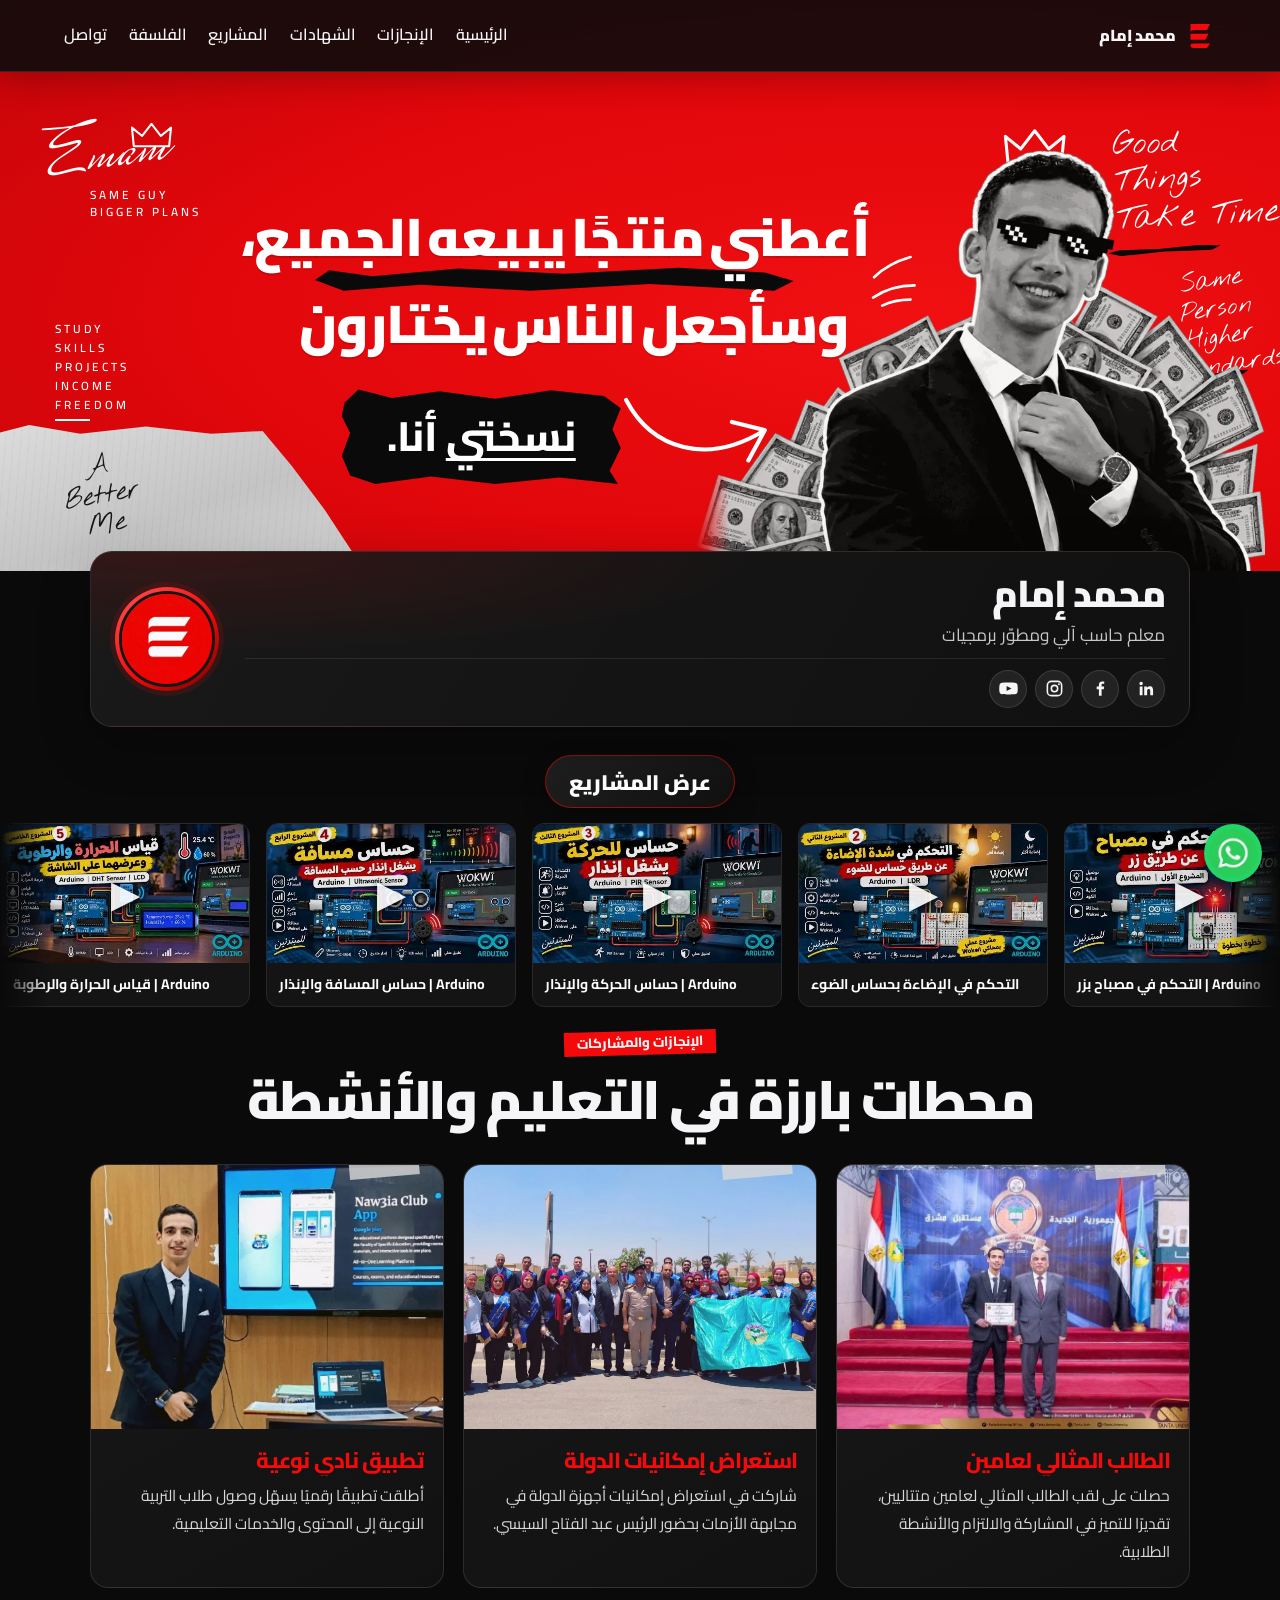
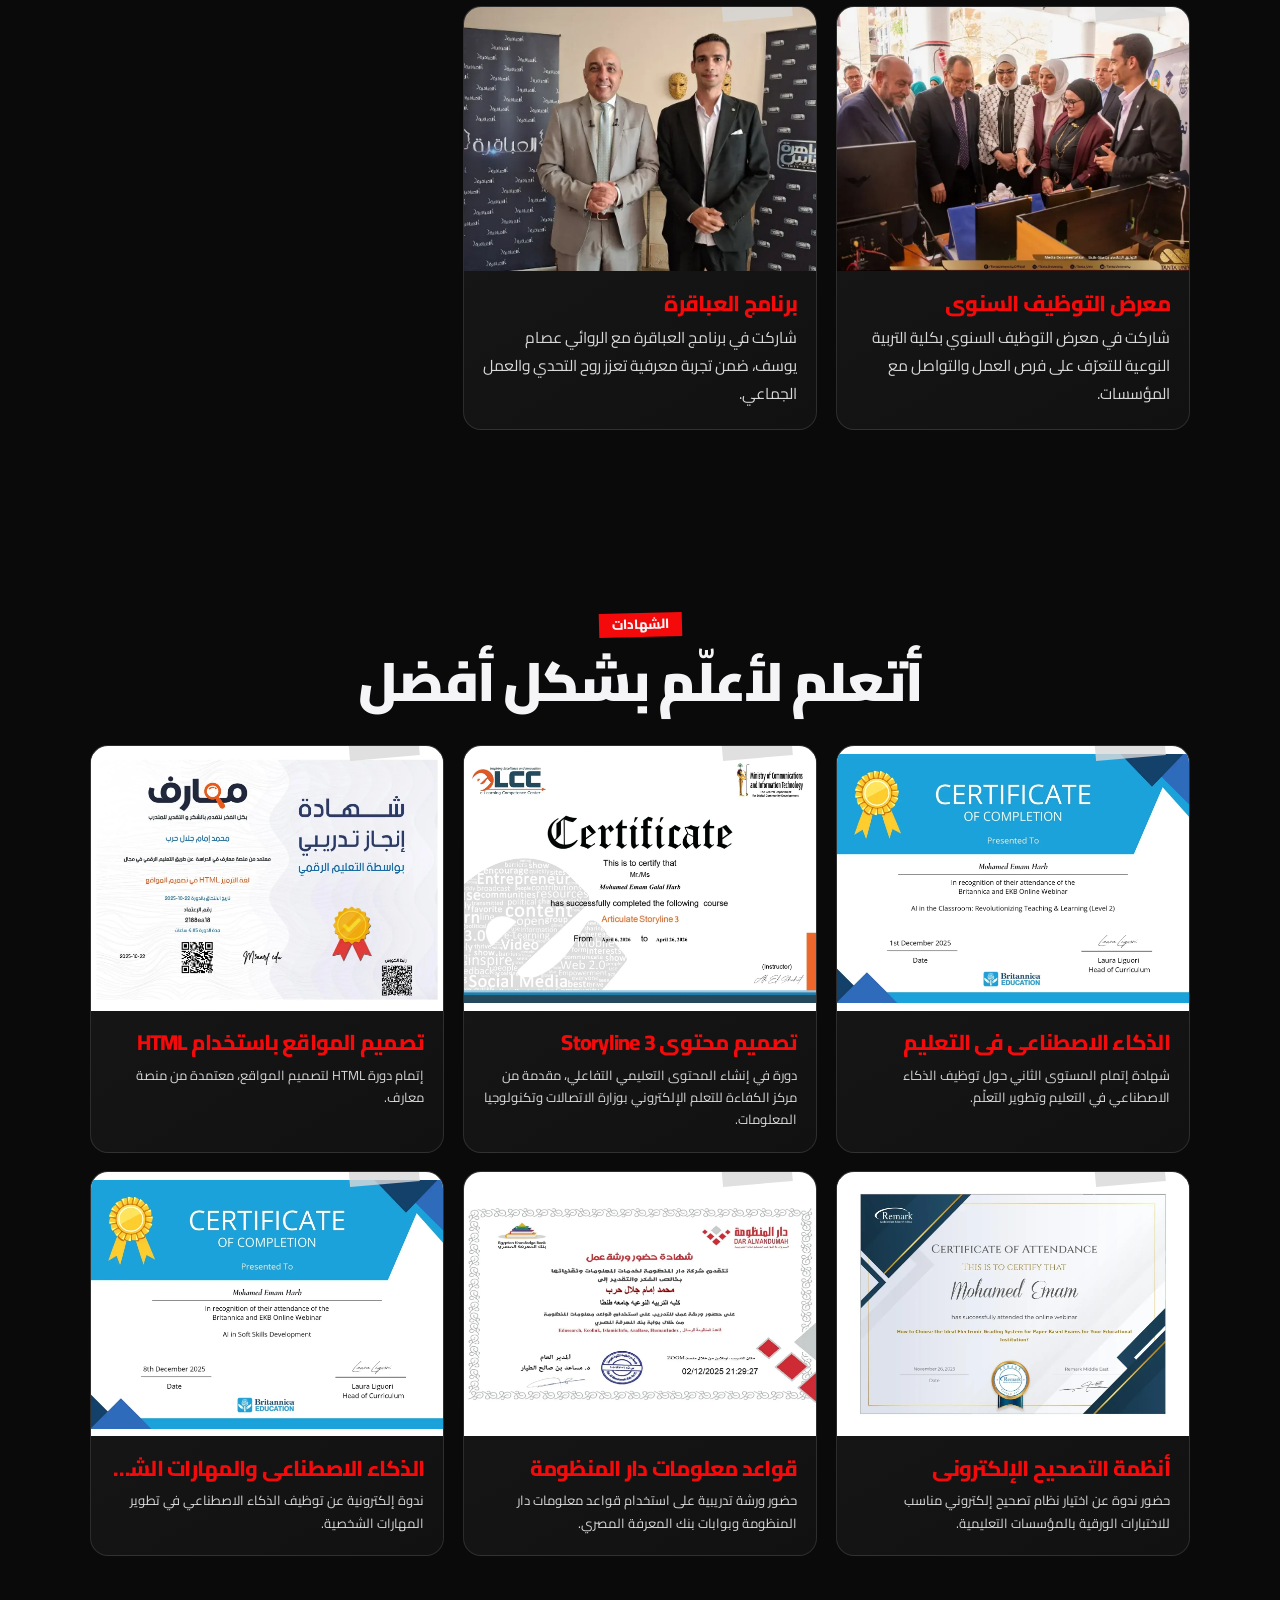
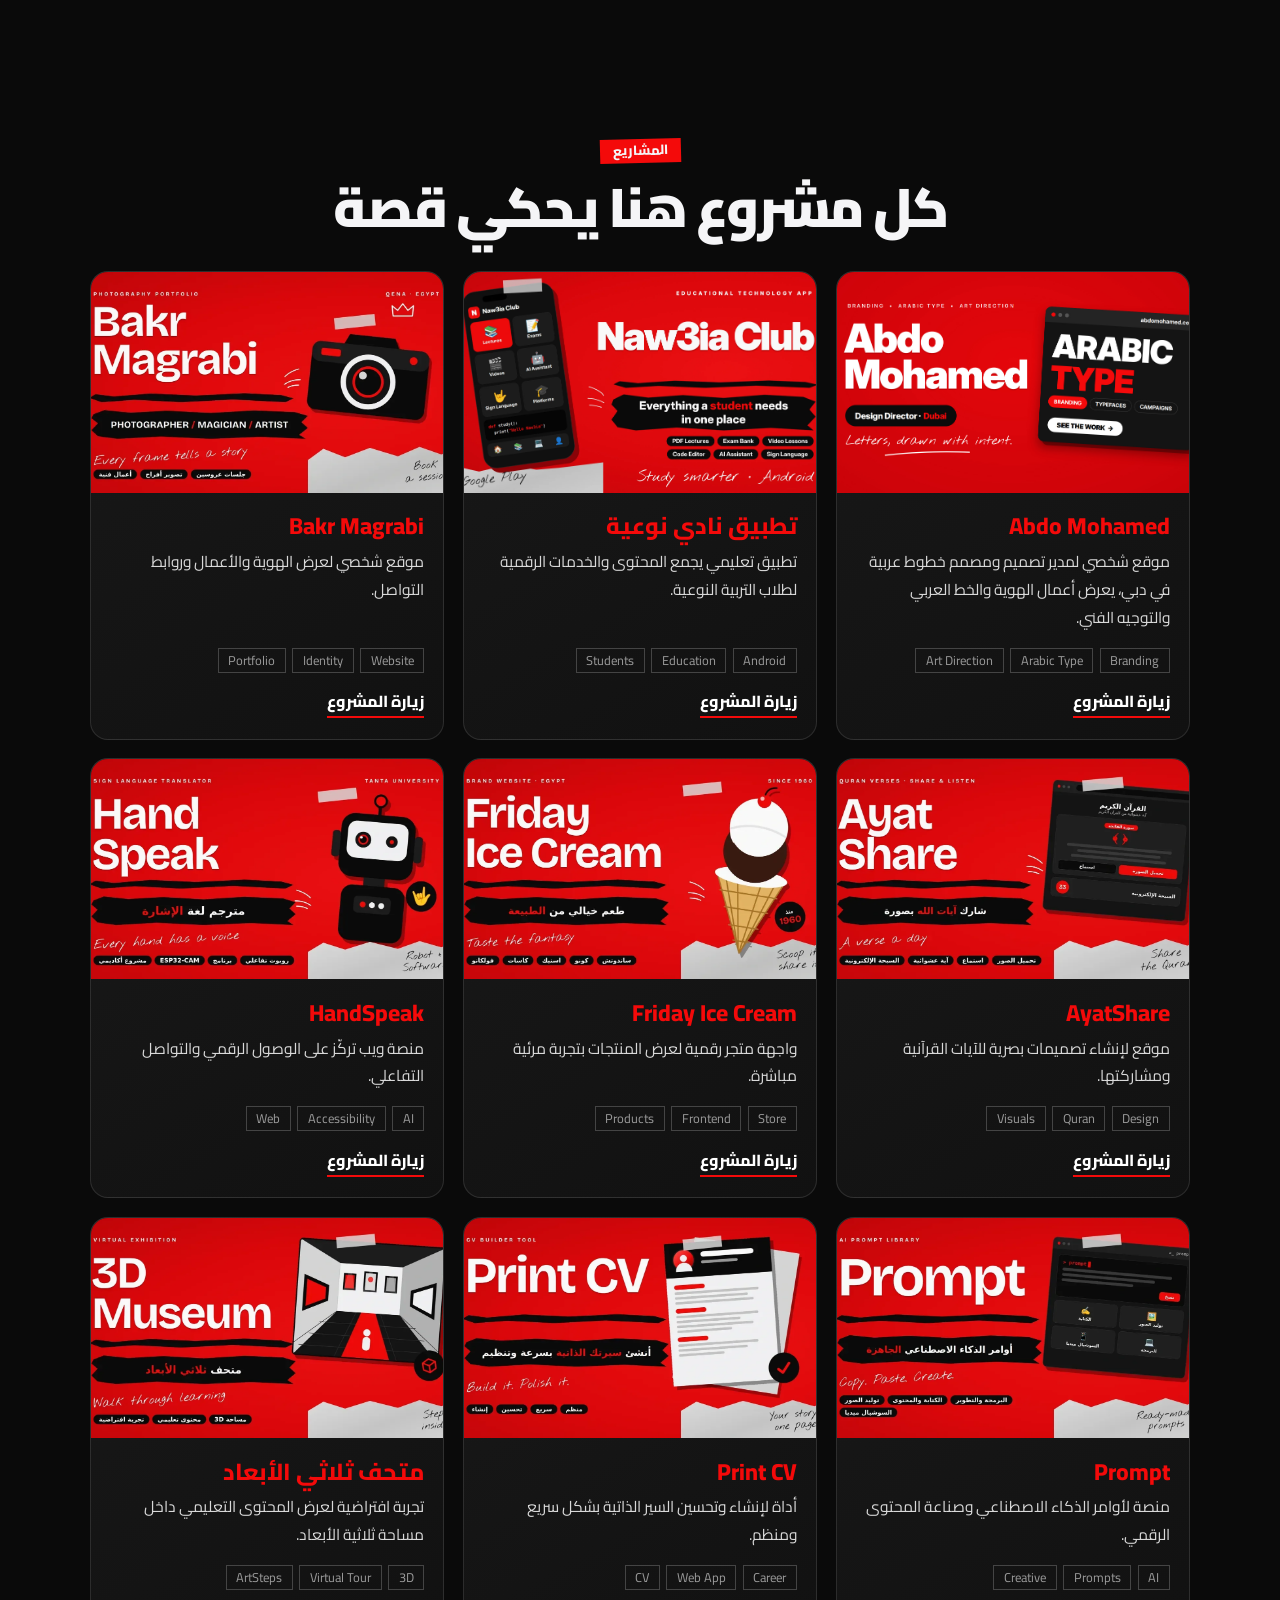
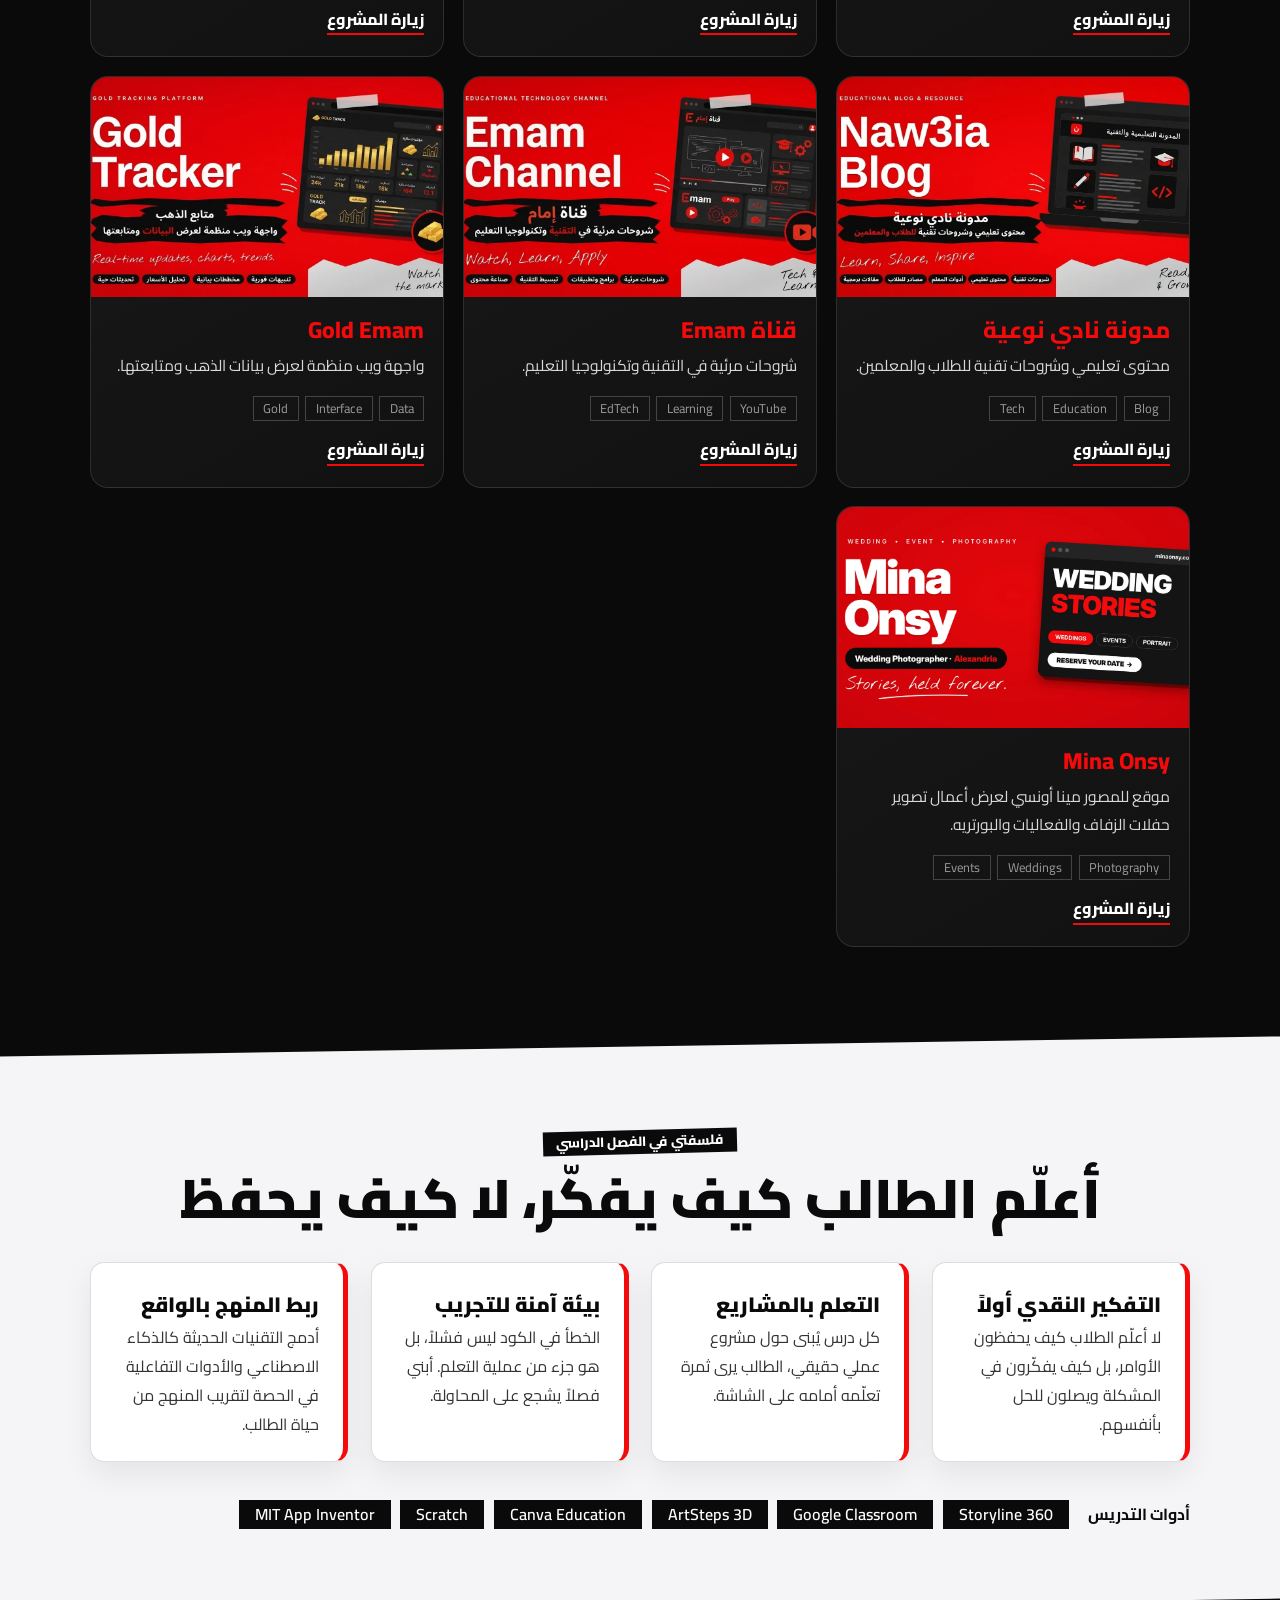
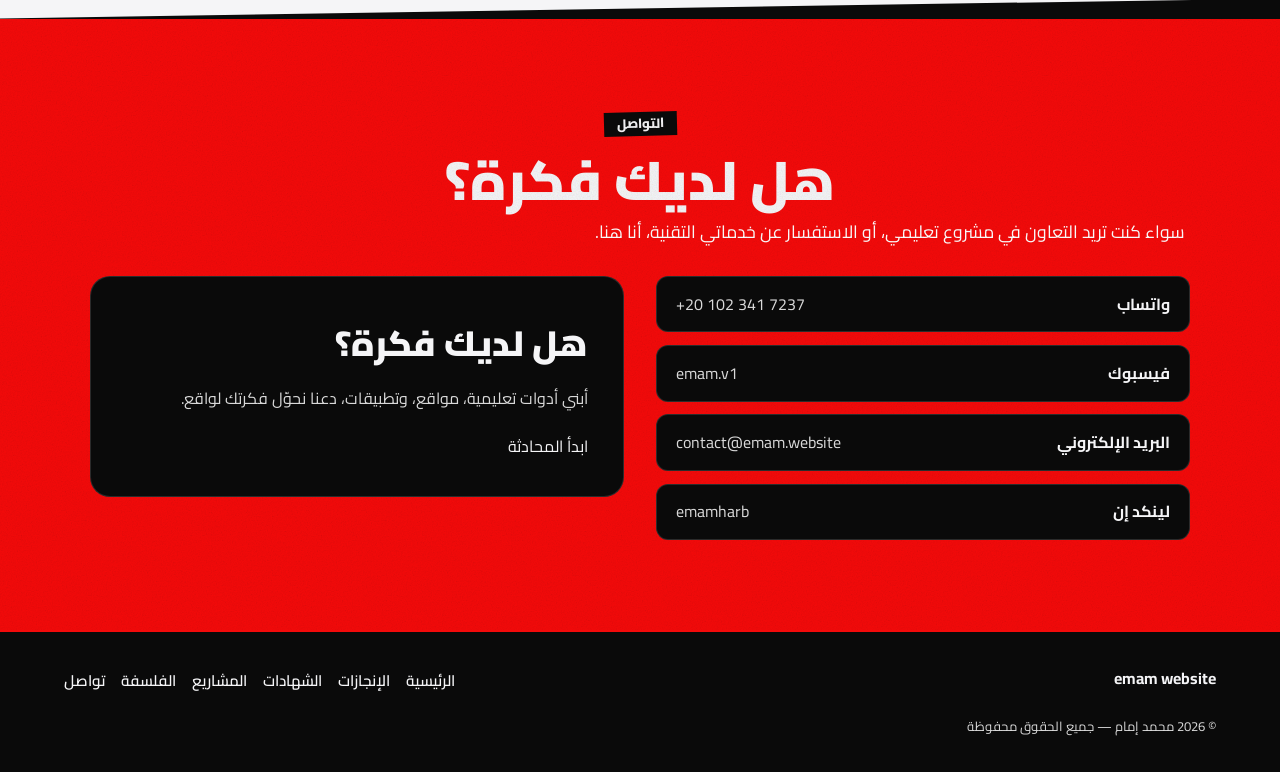
==== commit fe3834b0: "Remove decorative arrow from projects link" ====
--- a/v5/index.html
+++ b/v5/index.html
@@ -87,7 +87,6 @@
 <section class="videos" aria-label="فيديوهاتي على يوتيوب">
  <a class="projects-jump" href="#projects">
   <span>عرض المشاريع</span>
-  <svg viewBox="0 0 320 86" aria-hidden="true" focusable="false"><path class="sweep" d="M12 8 C12 58 49 69 94 39 C116 24 132 24 143 39"/><path class="sweep" d="M308 8 C308 58 271 69 226 39 C204 24 188 24 177 39"/><path class="tip" d="M143 37 L160 77 L177 37"/></svg>
  </a>
  <div class="video-window"><div class="video-track" id="videoTrack"></div></div>
 </section>
--- a/v5/css/site.css
+++ b/v5/css/site.css
@@ -75,11 +75,6 @@
 .projects-jump:hover{transform:translateY(2px)}
 .projects-jump:hover span{background:var(--red);border-color:var(--red);box-shadow:0 10px 26px #f40a0a44}
 .projects-jump:focus-visible{outline:2px solid var(--red);outline-offset:5px;border-radius:999px}
-.projects-jump svg{display:block;width:min(72vw,680px);height:auto;overflow:visible}
-.projects-jump path{fill:none;stroke:var(--red);stroke-linecap:round;transition:stroke-width .2s}
-.projects-jump .sweep{stroke-width:5.5;stroke-linejoin:round}
-.projects-jump .tip{stroke-width:5.5;stroke-linejoin:miter;stroke-miterlimit:4}
-.projects-jump:hover path{stroke-width:6.5}
 .video-window{overflow:hidden;direction:ltr;mask-image:linear-gradient(90deg,transparent,#000 4%,#000 96%,transparent)}
 .video-track{display:flex;width:max-content;gap:1rem;animation:video-scroll 105s linear infinite}
 .video-window:hover .video-track,.video-window:focus-within .video-track{animation-play-state:paused}
@@ -92,7 +87,7 @@
 .video-play{position:absolute;inset:0;display:grid;place-items:center;background:rgba(0,0,0,.08);color:#fff;font-size:2.4rem;text-shadow:0 2px 8px #000;opacity:.9}
 .video-name{display:block;padding:.55rem .75rem;color:#fff;font-size:.88rem;font-weight:700;white-space:nowrap;overflow:hidden;text-overflow:ellipsis}
 @keyframes video-scroll{to{transform:translateX(-50%)}}
-@media(max-width:700px){.videos{padding-top:20px}.projects-jump{margin-bottom:.55rem;font-size:1.08rem}.projects-jump span{min-height:44px;padding:.38rem 1.15rem}.projects-jump svg{width:min(88vw,420px)}.projects-jump .sweep,.projects-jump .tip{stroke-width:4.5}.projects-jump:hover .sweep,.projects-jump:hover .tip{stroke-width:5.5}.video-card{width:205px}.video-track,.video-group{gap:.7rem}.video-name{font-size:.8rem}}
+@media(max-width:700px){.videos{padding-top:20px}.projects-jump{margin-bottom:.55rem;font-size:1.08rem}.projects-jump span{min-height:44px;padding:.38rem 1.15rem}.video-card{width:205px}.video-track,.video-group{gap:.7rem}.video-name{font-size:.8rem}}
 @media(prefers-reduced-motion:reduce){.video-track{animation:none;transform:none}}
 /* sections */
 .ach{padding-top:12px}
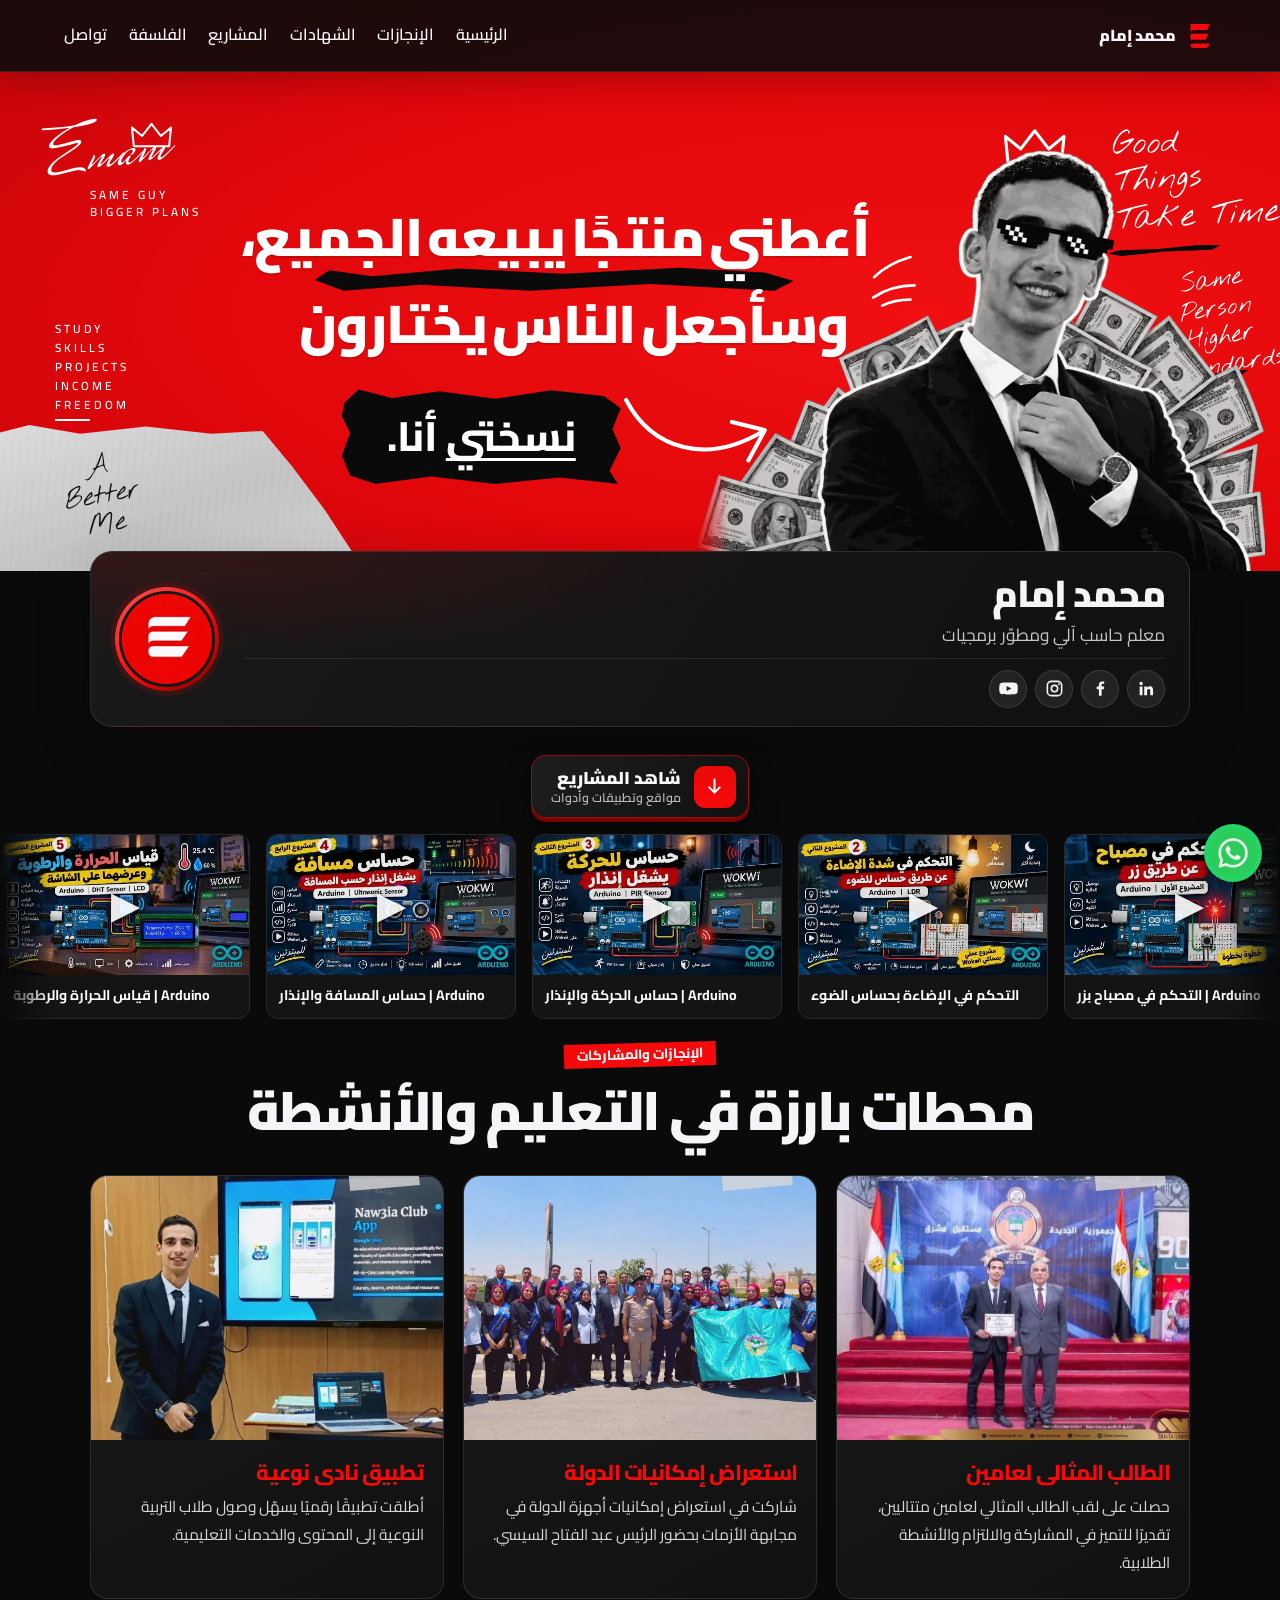
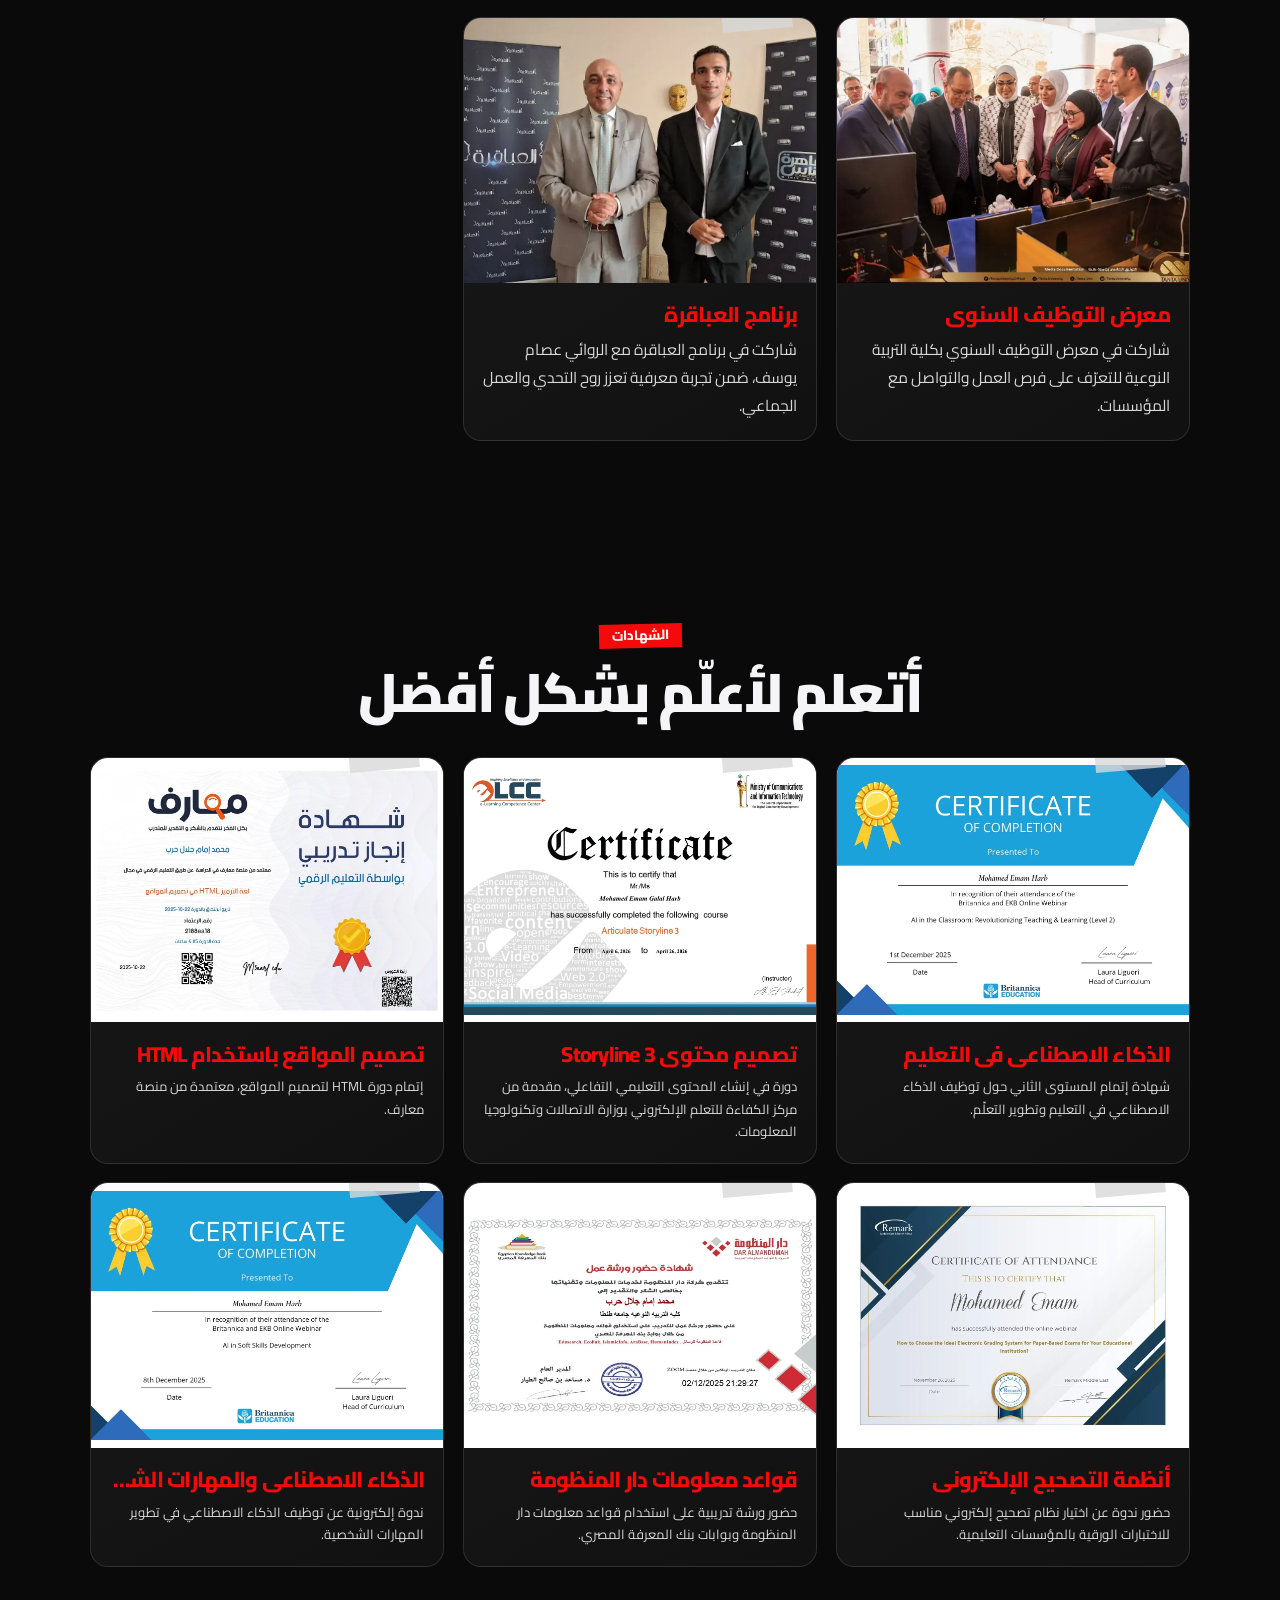
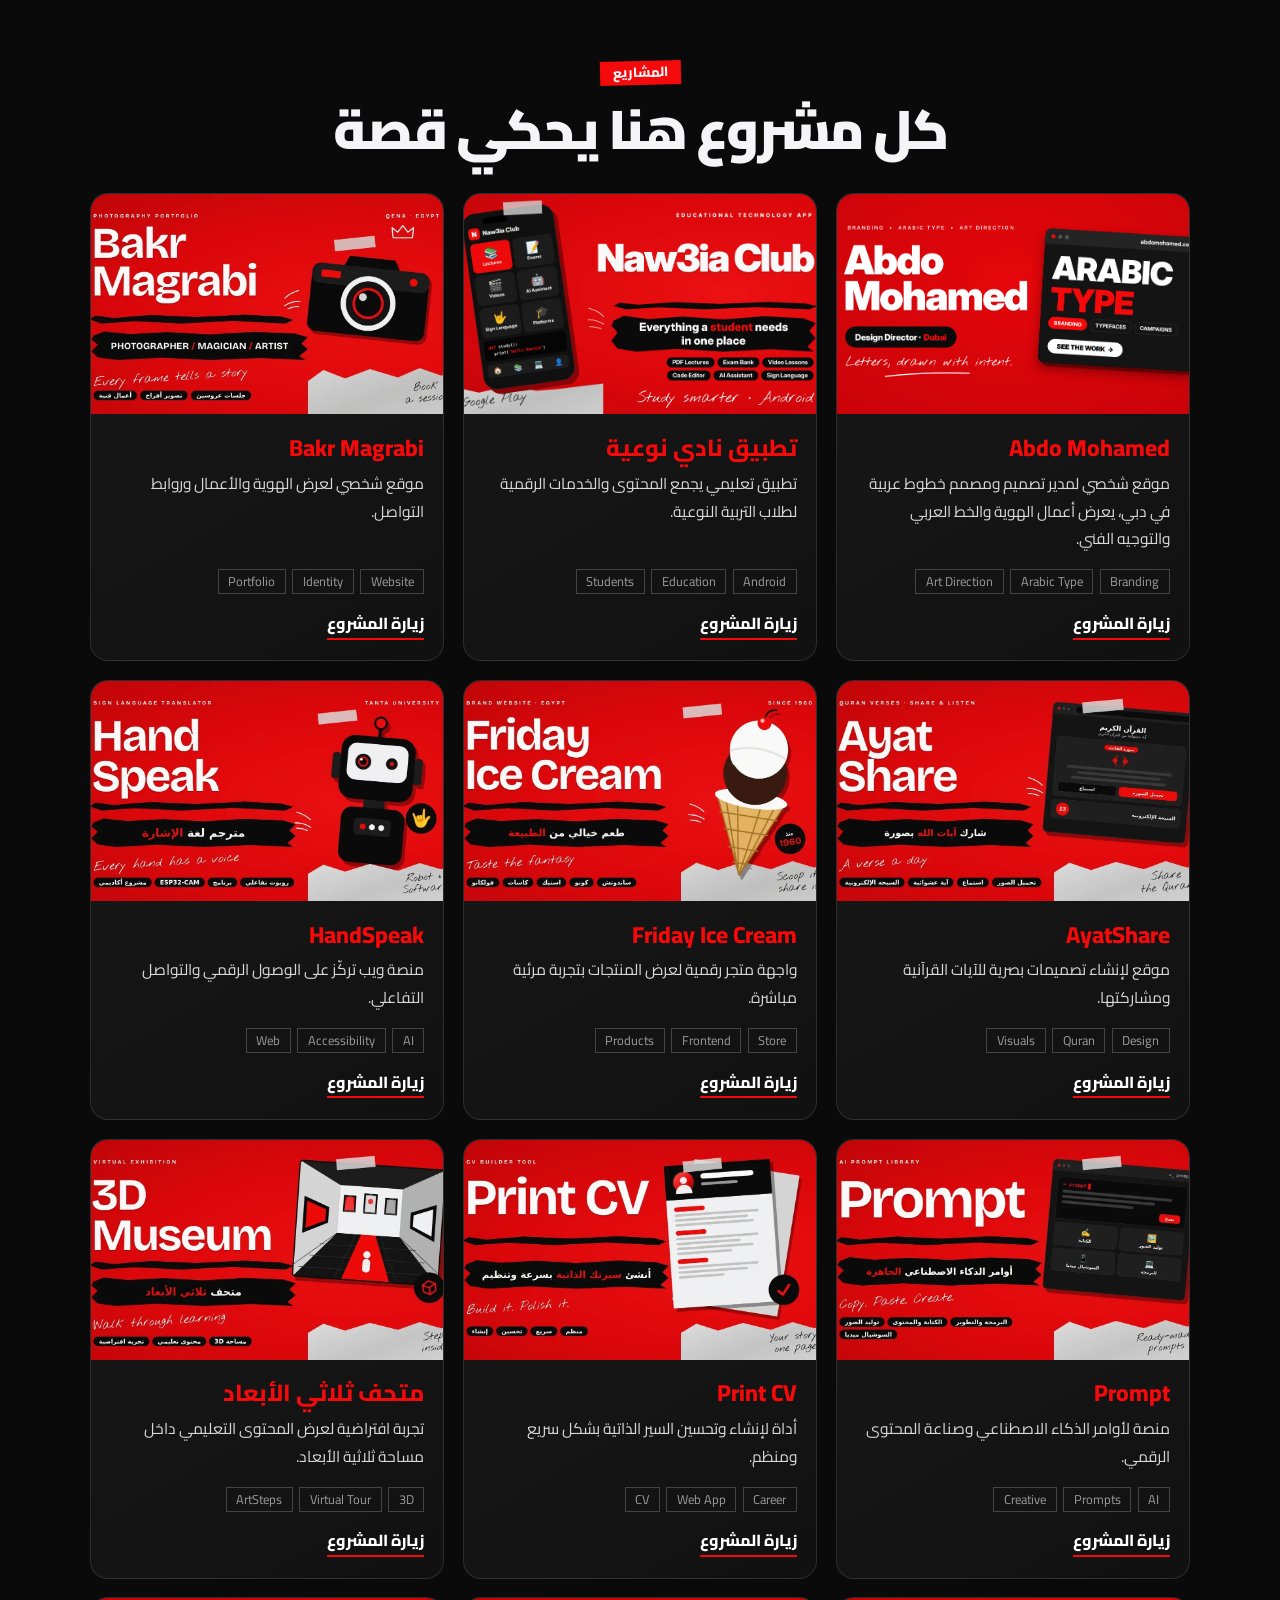
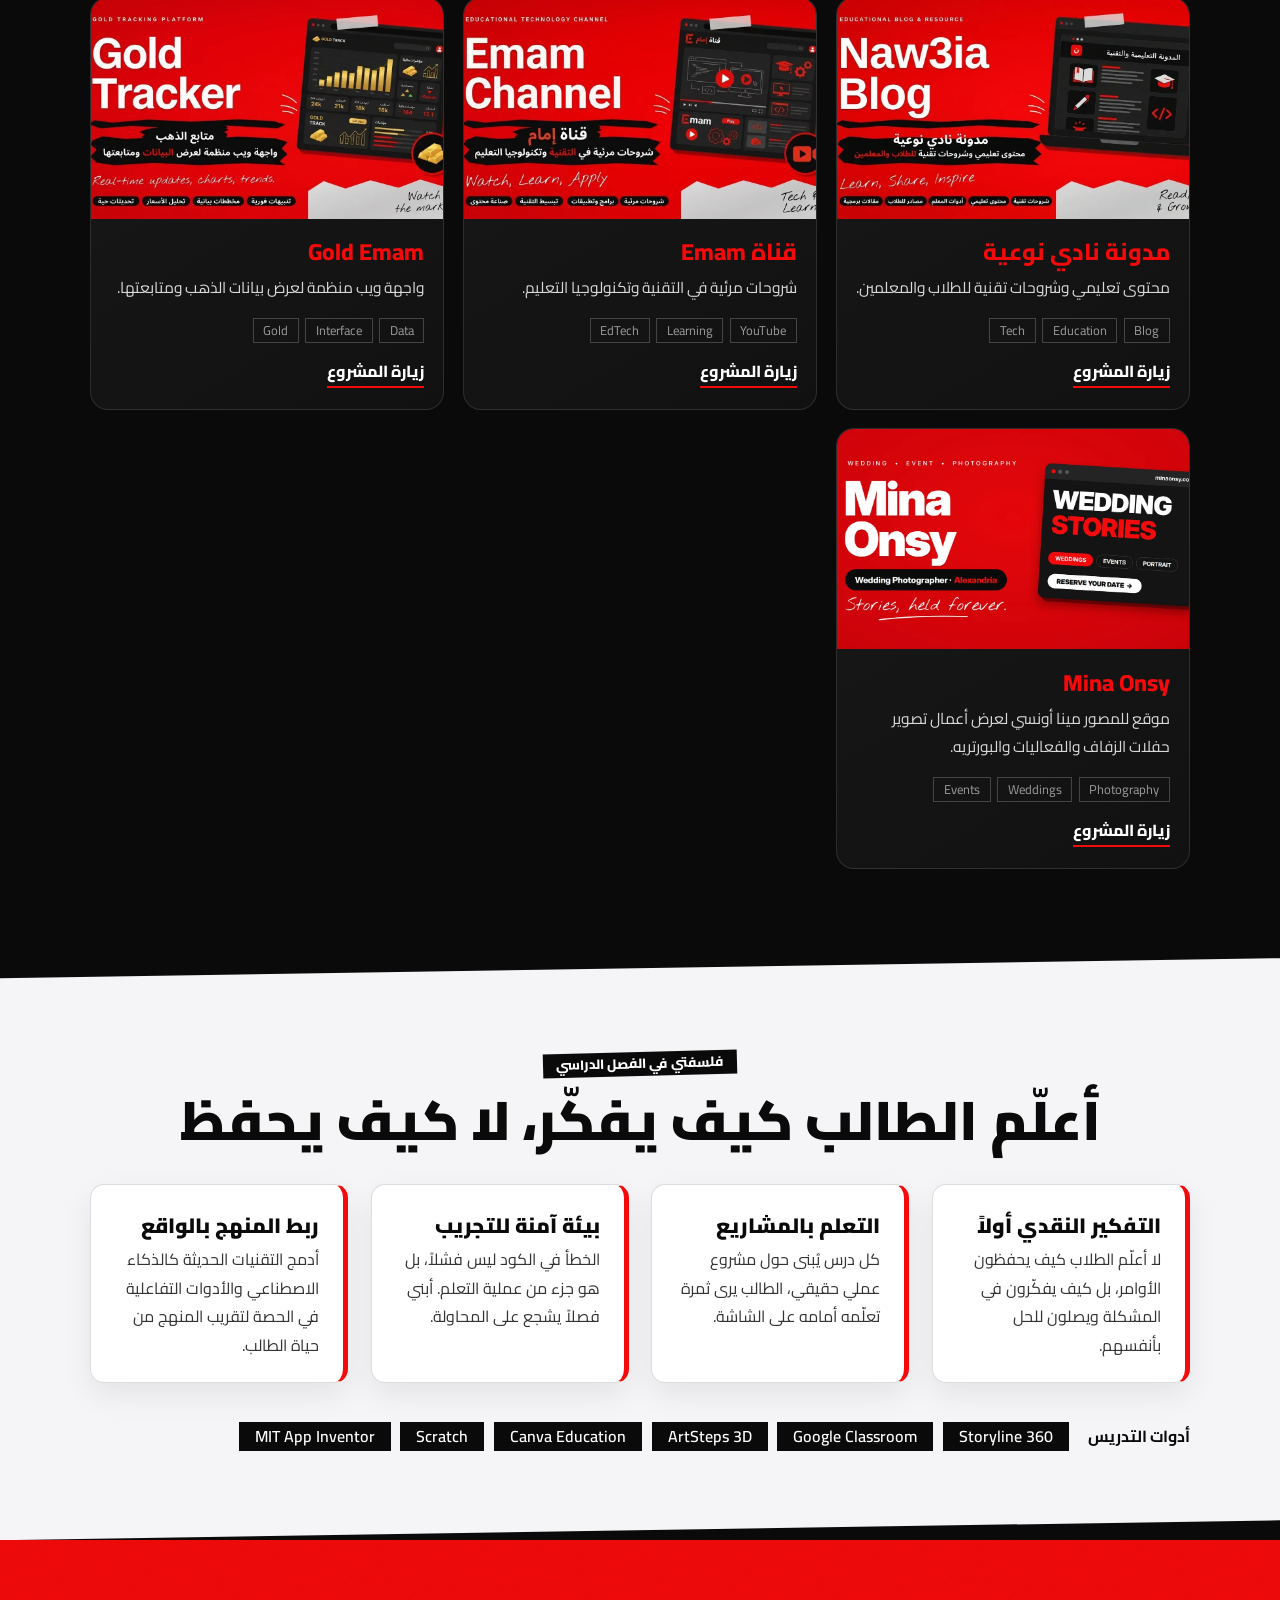
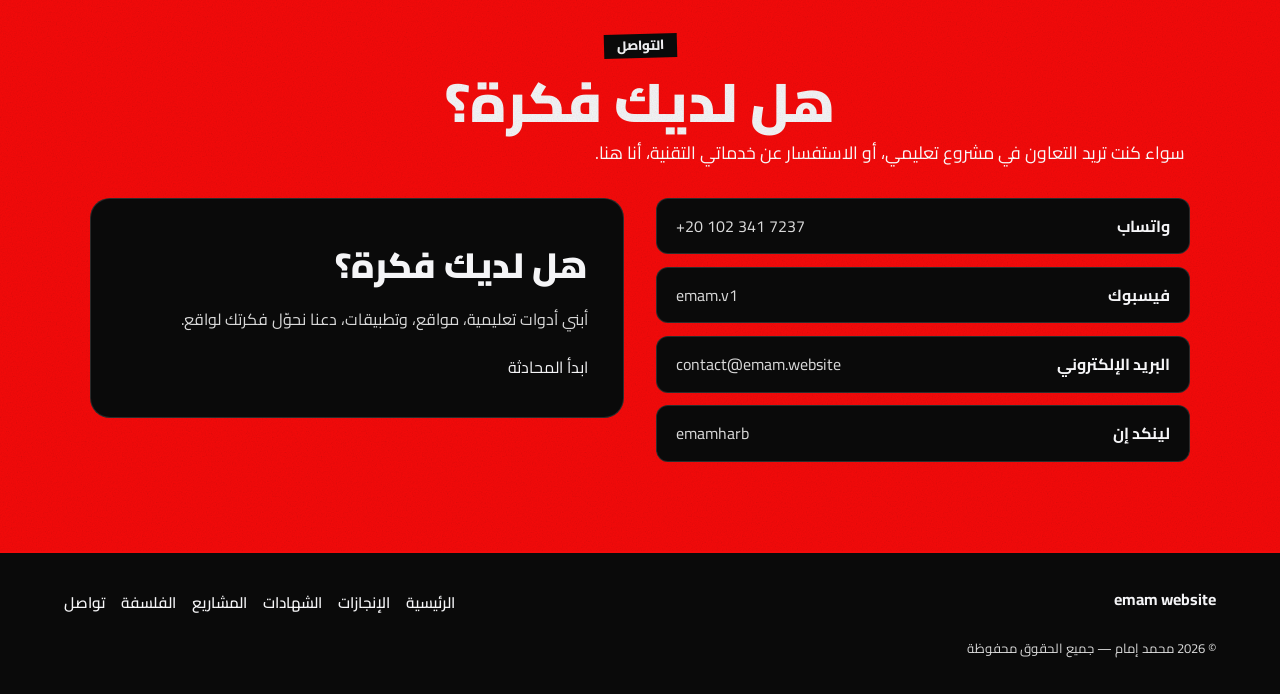
==== commit f2650839: "Clarify projects link as a navigation button" ====
--- a/v5/index.html
+++ b/v5/index.html
@@ -32,7 +32,7 @@
 <link rel="preconnect" href="https://fonts.googleapis.com">
 <link rel="preconnect" href="https://fonts.gstatic.com" crossorigin>
 <link href="https://fonts.googleapis.com/css2?family=Cairo:wght@400;600;800;900&family=Caveat:wght@700&family=Mrs+Saint+Delafield&family=Nothing+You+Could+Do&display=swap" rel="stylesheet">
-<link rel="stylesheet" href="css/site.css?v=projects-jump-responsive-20261021">
+<link rel="stylesheet" href="css/site.css?v=projects-jump-button-v2-20261021">
 </head>
 <body>
 <header>
@@ -85,8 +85,9 @@
 </div></div>
 
 <section class="videos" aria-label="فيديوهاتي على يوتيوب">
- <a class="projects-jump" href="#projects">
-  <span>عرض المشاريع</span>
+ <a class="projects-jump" href="#projects" aria-label="انتقل إلى قسم المشاريع: مواقع وتطبيقات">
+  <span class="projects-jump-icon" aria-hidden="true"><svg viewBox="0 0 24 24" focusable="false"><path d="M12 4v15m-6-6 6 6 6-6"/></svg></span>
+  <span class="projects-jump-copy"><strong>شاهد المشاريع</strong><small>مواقع وتطبيقات وأدوات</small></span>
  </a>
  <div class="video-window"><div class="video-track" id="videoTrack"></div></div>
 </section>
--- a/v5/css/site.css
+++ b/v5/css/site.css
@@ -70,11 +70,15 @@
 /* video strip */
 .videos{padding:28px 0 8px;overflow:hidden}
 .videos .head{padding:0 5vw;margin-bottom:1.1rem}
-.projects-jump{width:100%;margin:0 auto .9rem;display:flex;flex-direction:column;align-items:center;gap:0;color:var(--paper);font-weight:900;font-size:clamp(1.15rem,1.65vw,1.45rem);text-decoration:none;transition:transform .25s ease}
-.projects-jump span{display:inline-flex;align-items:center;justify-content:center;min-height:48px;padding:.42rem 1.45rem;border:1px solid #f40a0a88;border-radius:999px;background:linear-gradient(145deg,#202020,#101010);color:#fff;box-shadow:0 9px 24px #0005;transition:background .25s,border-color .25s,box-shadow .25s}
-.projects-jump:hover{transform:translateY(2px)}
-.projects-jump:hover span{background:var(--red);border-color:var(--red);box-shadow:0 10px 26px #f40a0a44}
-.projects-jump:focus-visible{outline:2px solid var(--red);outline-offset:5px;border-radius:999px}
+.projects-jump{width:max-content;max-width:calc(100% - 24px);margin:0 auto 1rem;padding:.6rem .75rem .6rem 1.15rem;display:flex;align-items:center;gap:.8rem;border:1px solid #f40a0a99;border-radius:15px;background:linear-gradient(145deg,#202020,#101010);color:var(--paper);text-decoration:none;box-shadow:0 4px 0 #790000,0 12px 24px #0008;transition:transform .22s var(--ease),border-color .22s,box-shadow .22s}
+.projects-jump-icon{width:42px;height:42px;flex:none;display:grid;place-items:center;border-radius:11px;background:var(--red);color:#fff;transition:background .22s,transform .22s var(--ease)}
+.projects-jump-icon svg{display:block;width:21px;height:21px;fill:none;stroke:currentColor;stroke-width:2.4;stroke-linecap:round;stroke-linejoin:round}
+.projects-jump-copy{display:flex;flex-direction:column;gap:0;text-align:right;line-height:1.35}
+.projects-jump-copy strong{font-size:1.08rem;font-weight:900;color:#fff}
+.projects-jump-copy small{font-size:.78rem;font-weight:600;color:#bbb}
+.projects-jump:hover{transform:translateY(-2px);border-color:#ff5a5a;box-shadow:0 6px 0 #790000,0 16px 27px #0009}
+.projects-jump:hover .projects-jump-icon{background:#ff2525;transform:translateY(2px)}
+.projects-jump:focus-visible{outline:3px solid #fff;outline-offset:4px;border-radius:15px}
 .video-window{overflow:hidden;direction:ltr;mask-image:linear-gradient(90deg,transparent,#000 4%,#000 96%,transparent)}
 .video-track{display:flex;width:max-content;gap:1rem;animation:video-scroll 105s linear infinite}
 .video-window:hover .video-track,.video-window:focus-within .video-track{animation-play-state:paused}
@@ -87,11 +91,13 @@
 .video-play{position:absolute;inset:0;display:grid;place-items:center;background:rgba(0,0,0,.08);color:#fff;font-size:2.4rem;text-shadow:0 2px 8px #000;opacity:.9}
 .video-name{display:block;padding:.55rem .75rem;color:#fff;font-size:.88rem;font-weight:700;white-space:nowrap;overflow:hidden;text-overflow:ellipsis}
 @keyframes video-scroll{to{transform:translateX(-50%)}}
-@media(max-width:700px){.videos{padding-top:20px}.projects-jump{margin-bottom:.55rem;font-size:1.08rem}.projects-jump span{min-height:44px;padding:.38rem 1.15rem}.video-card{width:205px}.video-track,.video-group{gap:.7rem}.video-name{font-size:.8rem}}
+@media(max-width:700px){.videos{padding-top:20px}.projects-jump{margin-bottom:.7rem;padding:.48rem .6rem .48rem .85rem;gap:.65rem}.projects-jump-icon{width:38px;height:38px}.projects-jump-copy strong{font-size:1rem}.projects-jump-copy small{font-size:.72rem}.video-card{width:205px}.video-track,.video-group{gap:.7rem}.video-name{font-size:.8rem}}
 @media(prefers-reduced-motion:reduce){.video-track{animation:none;transform:none}}
 /* sections */
 .ach{padding-top:12px}
 section{padding:clamp(52px,7vw,96px) 5vw;position:relative}
+.cert{padding-bottom:clamp(28px,3.5vw,48px)}
+#projects{padding-top:clamp(28px,3.5vw,48px)}
 .head{max-width:1100px;margin:0 auto 1.8rem;text-align:center}
 .reveal{opacity:0;transform:translateY(22px);transition:opacity .7s var(--ease) var(--reveal-delay,0ms),transform .7s var(--ease) var(--reveal-delay,0ms)}
 .reveal.is-visible{opacity:1;transform:translateY(0)}
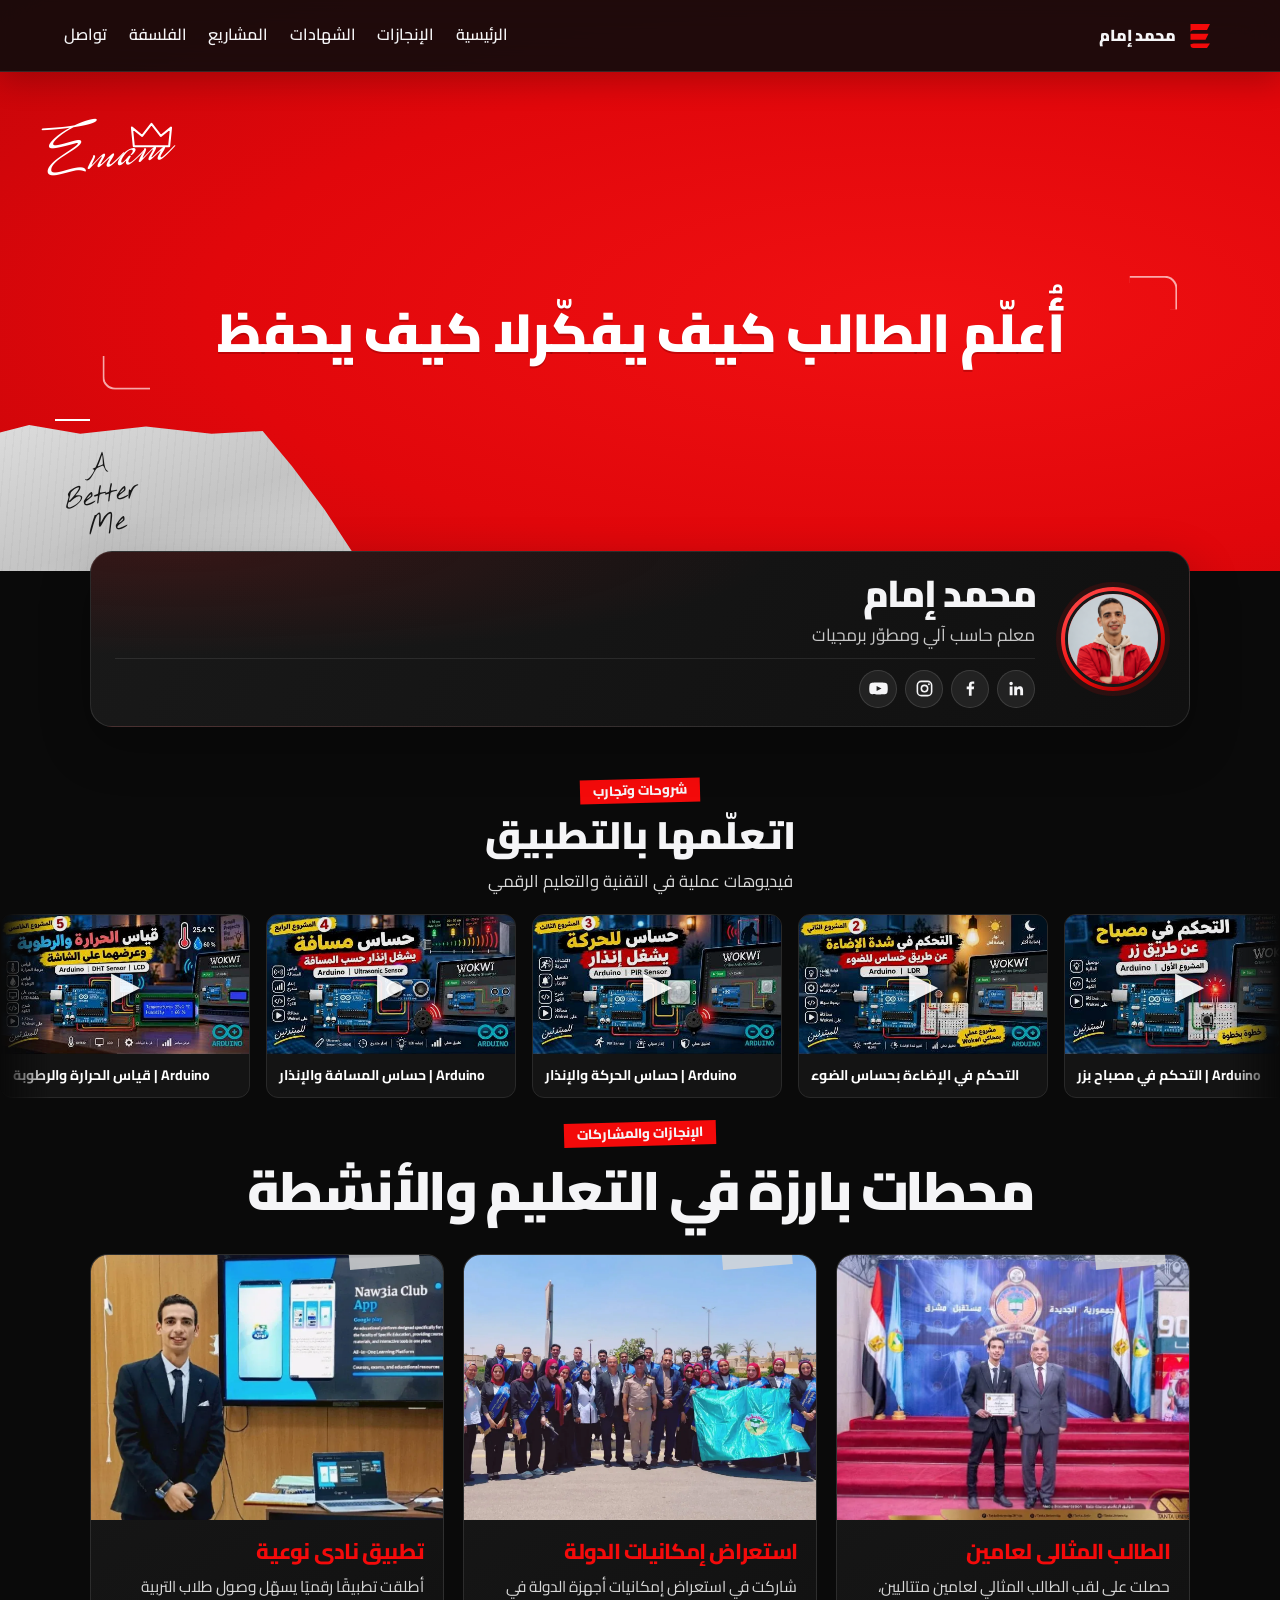
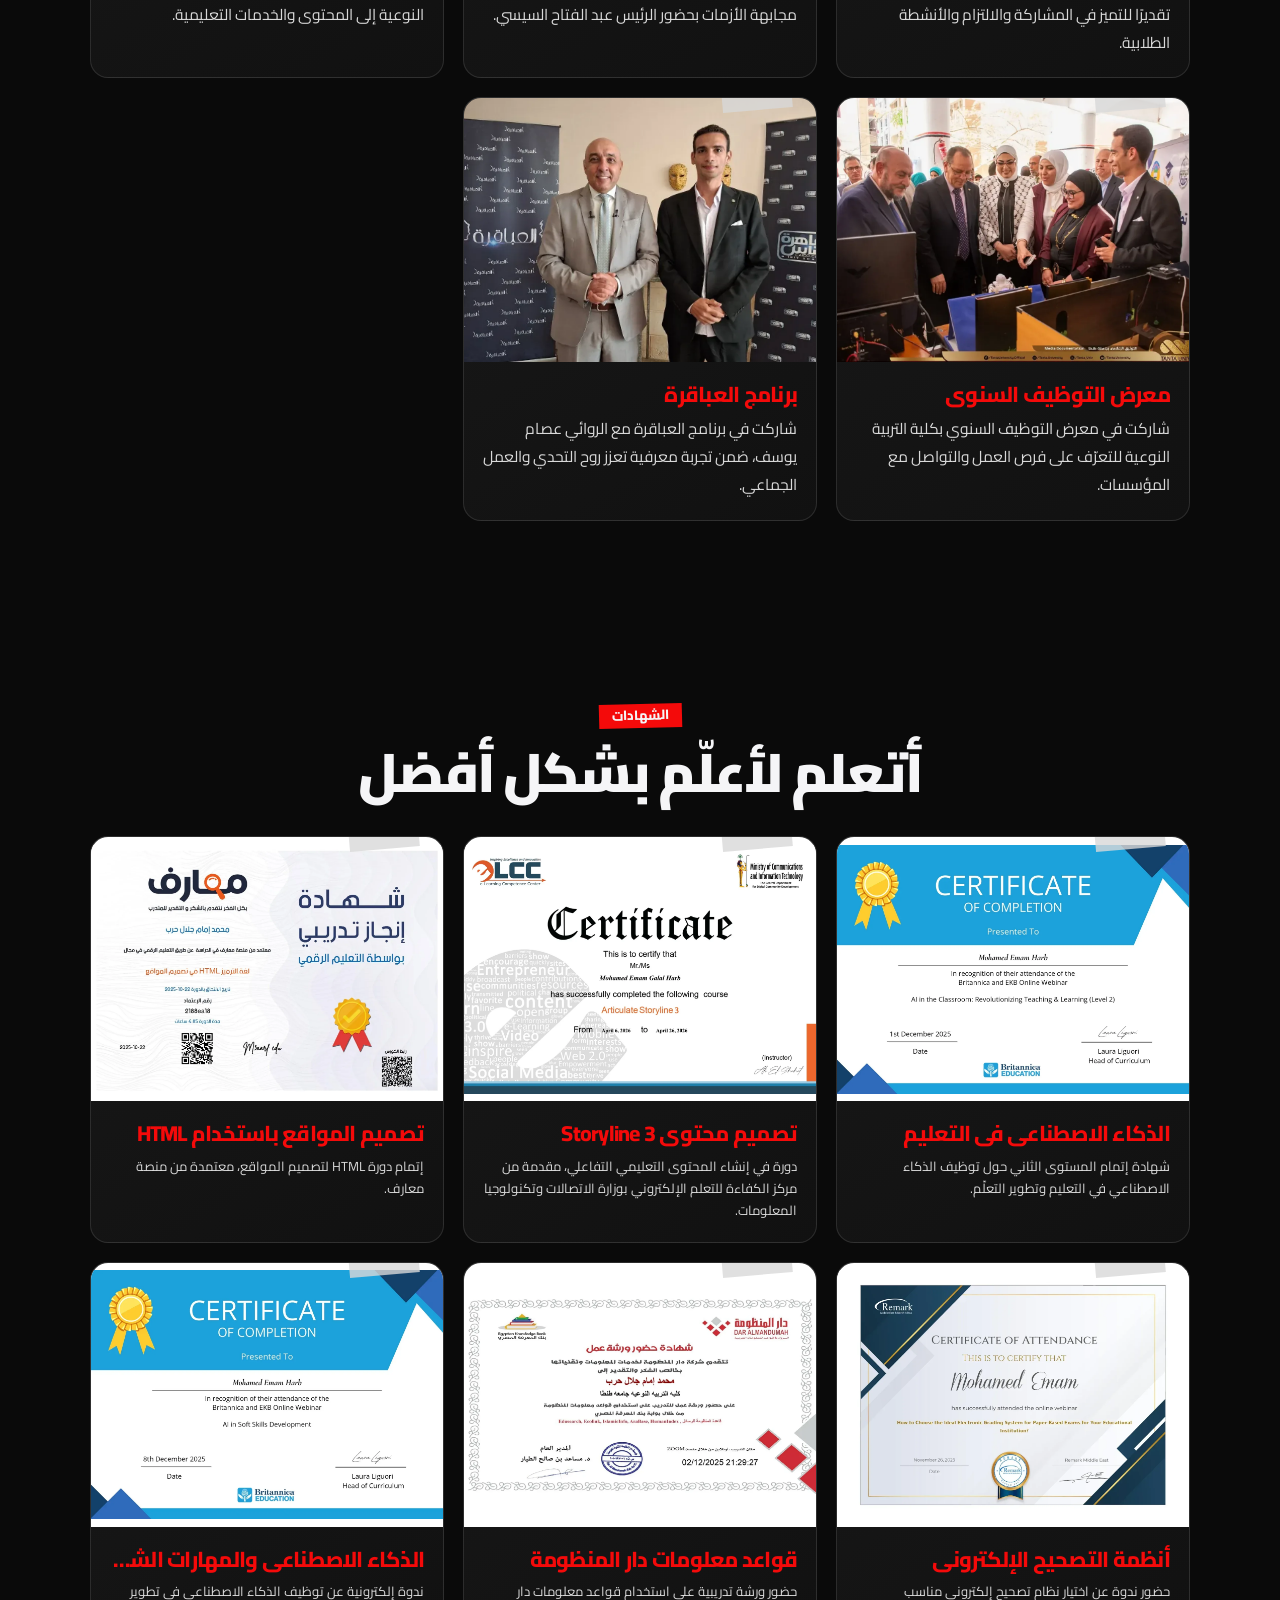
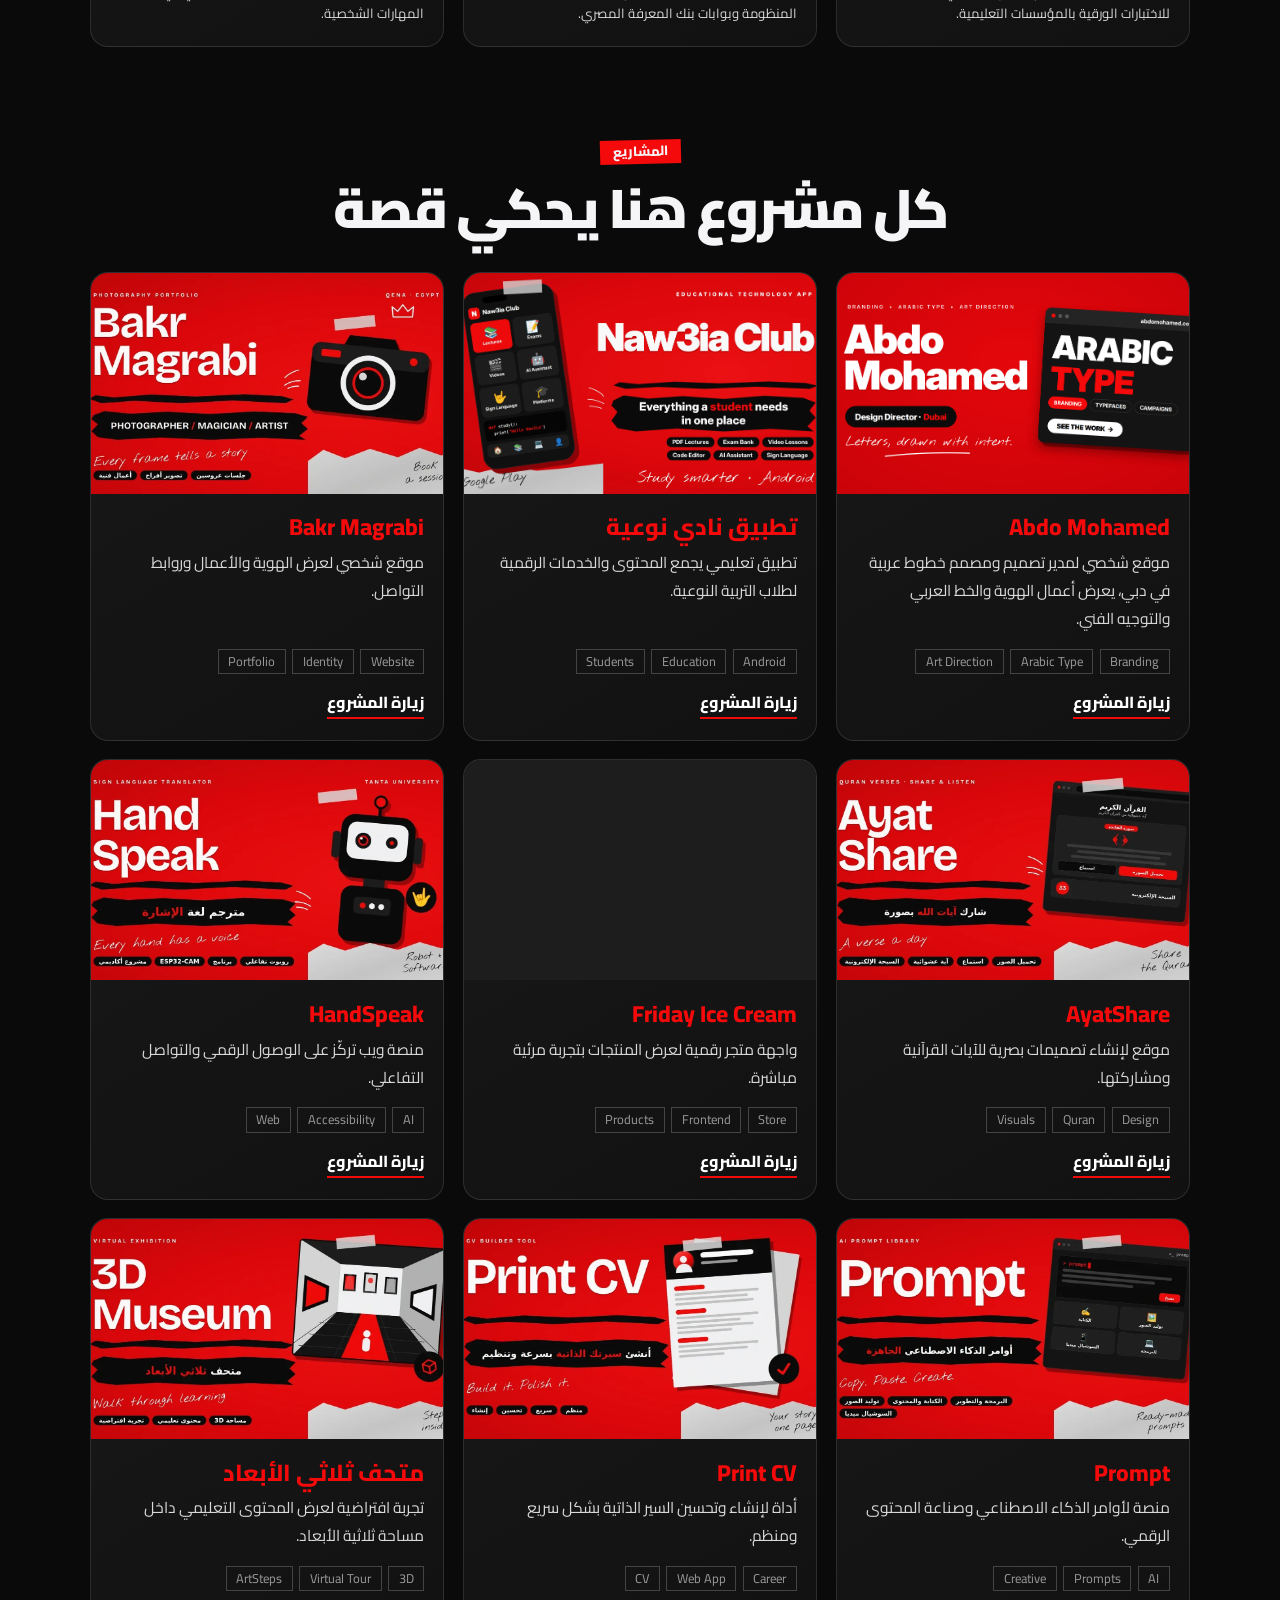
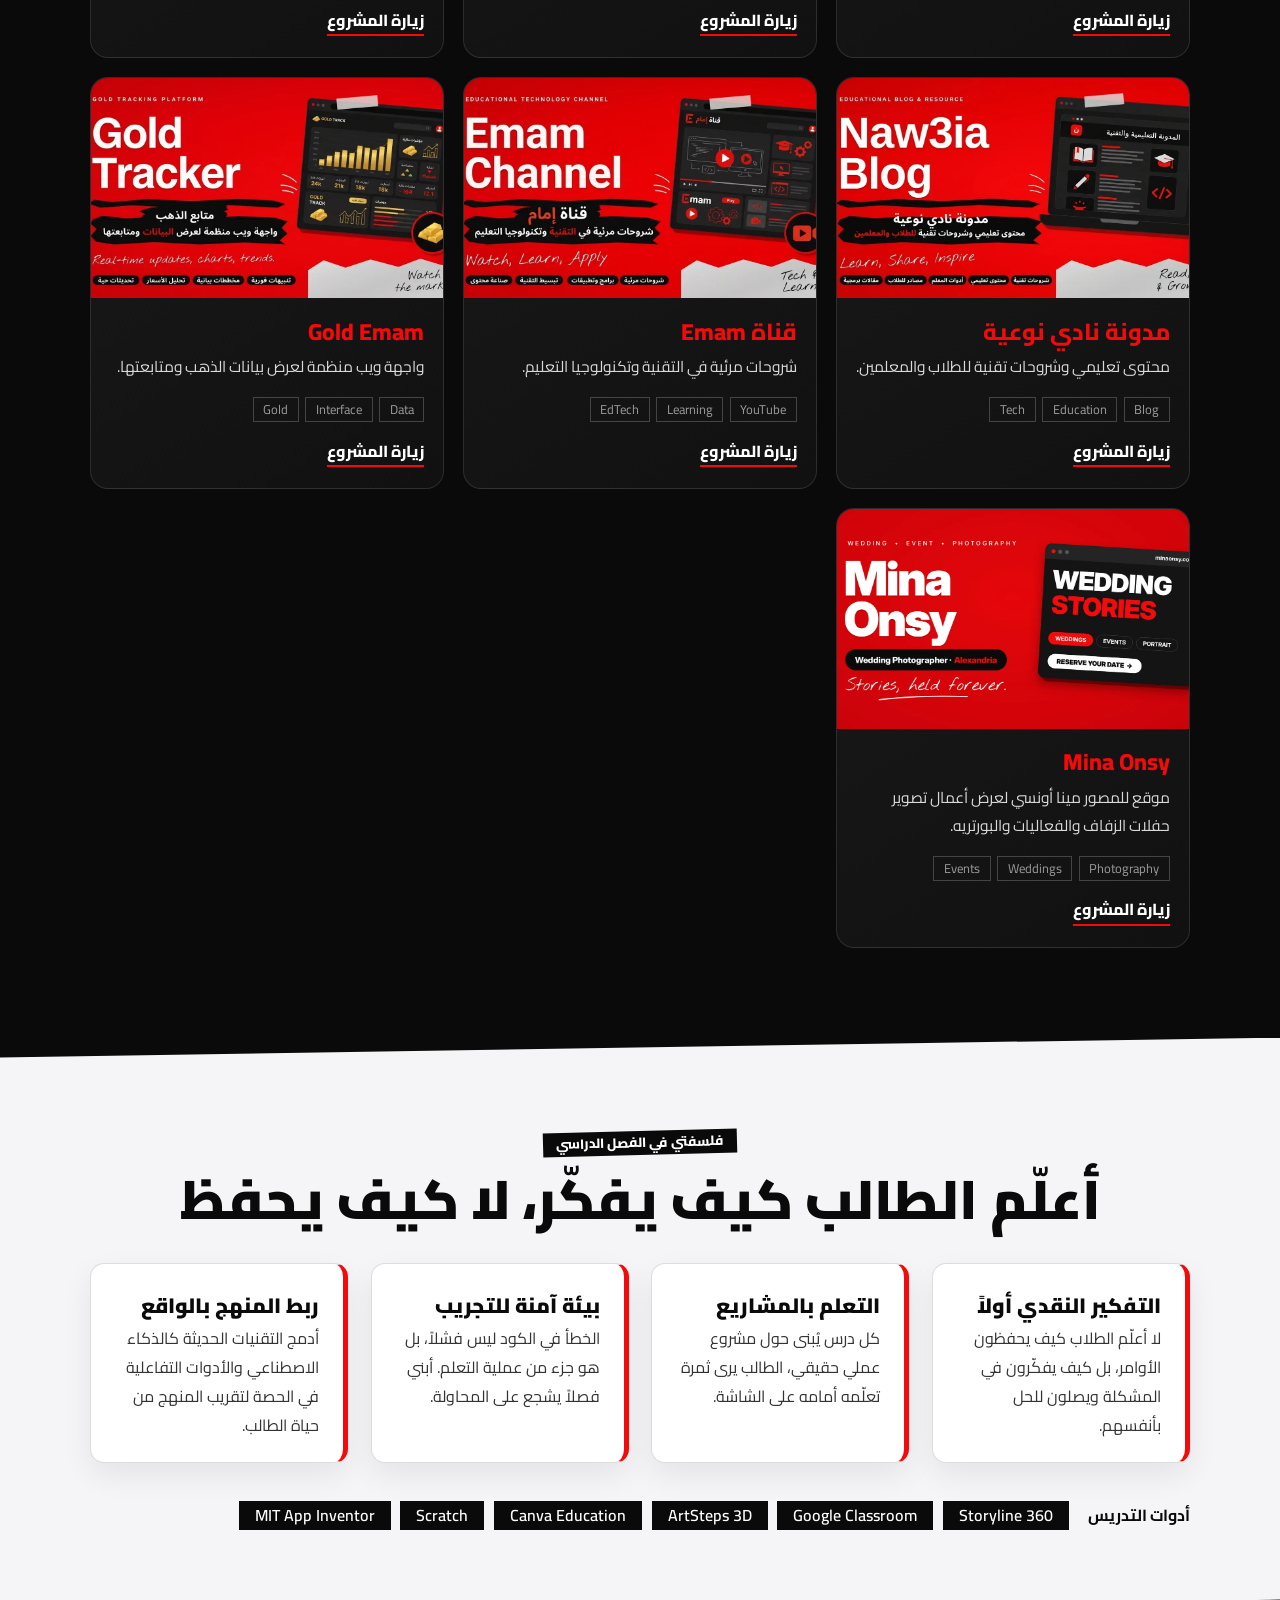
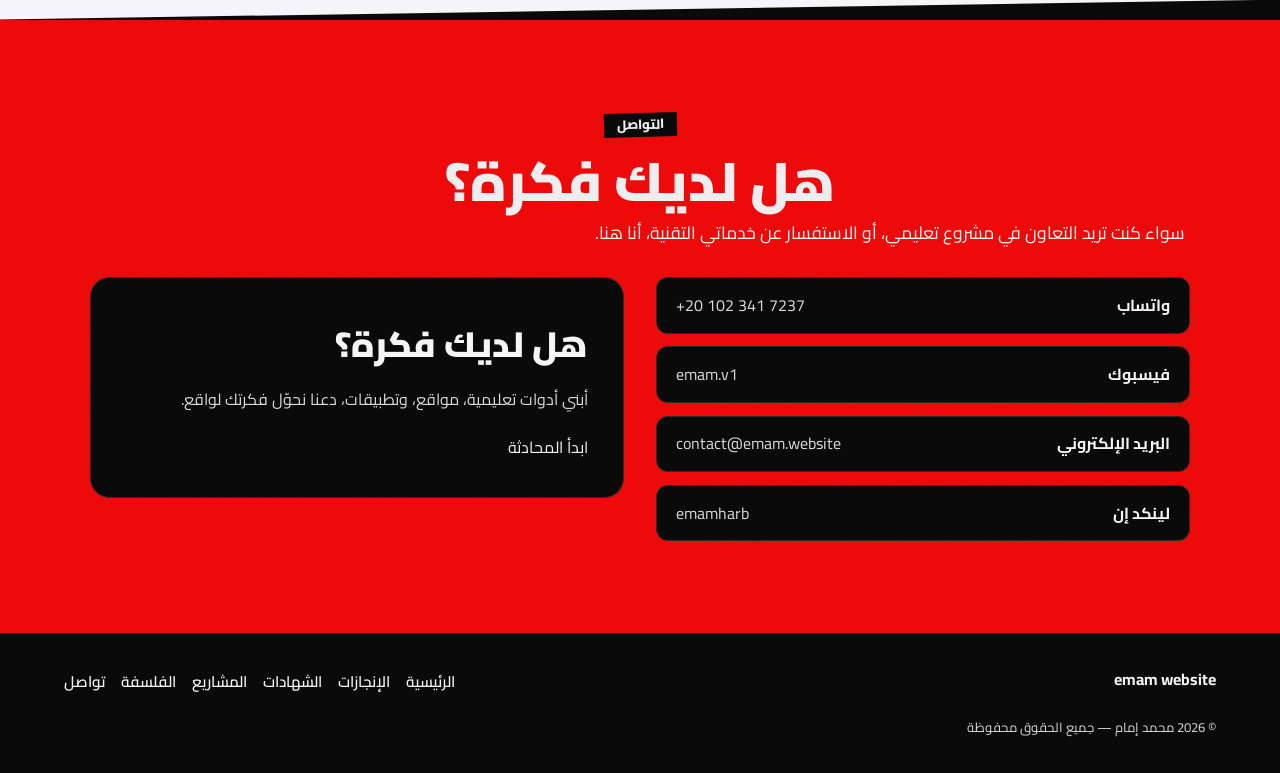
==== commit ba7c422c: "Prepare V6 portfolio updates" ====
--- a/v5/index.html
+++ b/v5/index.html
@@ -32,7 +32,7 @@
 <link rel="preconnect" href="https://fonts.googleapis.com">
 <link rel="preconnect" href="https://fonts.gstatic.com" crossorigin>
 <link href="https://fonts.googleapis.com/css2?family=Cairo:wght@400;600;800;900&family=Caveat:wght@700&family=Mrs+Saint+Delafield&family=Nothing+You+Could+Do&display=swap" rel="stylesheet">
-<link rel="stylesheet" href="css/site.css?v=projects-jump-button-v2-20261021">
+<link rel="stylesheet" href="css/site.css?v=video-intro-20261021">
 </head>
 <body>
 <header>
@@ -51,29 +51,16 @@
  <div class="stage">
   <div class="sig deco" aria-hidden="true">Emam</div>
   <svg class="crown crown1 deco" viewBox="0 0 44 30" aria-hidden="true"><path d="M3 26 L1 6 L12 15 L22 2 L32 15 L43 6 L41 26 Z"/></svg>
-  <div class="tagline deco" aria-hidden="true">SAME GUY<br>BIGGER PLANS</div>
-  <div class="list deco" aria-hidden="true">STUDY<br>SKILLS<br>PROJECTS<br>INCOME<br>FREEDOM</div>
   <div class="rule deco" aria-hidden="true"></div>
   <div class="paper deco" aria-hidden="true"></div>
   <div class="better deco" aria-hidden="true">A<br>Better<br>Me</div>
 
-  <div class="gtt deco" aria-hidden="true">Good<br>Things<br>Take Time</div>
-  <div class="dash dash1 deco" aria-hidden="true"></div>
-  <div class="spp deco" aria-hidden="true">Same<br>Person<br>Higher<br>Standards</div>
-  <div class="dash dash2 deco" aria-hidden="true"></div>
-  <svg class="crown crown2 deco" viewBox="0 0 44 30" aria-hidden="true"><path d="M3 26 L1 6 L12 15 L22 2 L32 15 L43 6 L41 26 Z"/></svg>
+  <div class="hero-motto"><span>أُعلّم الطالب كيف يفكّر</span><span>لا كيف يحفظ</span></div>
 
-  <div class="brush deco" aria-hidden="true"></div>
-  <h1 class="hl"><span>أعطني منتجًا يبيعه الجميع،</span><span class="l2">وسأجعل الناس يختارون</span></h1>
-  <div class="slab"><b><u>نسختي</u> أنا.</b></div>
-
-  <svg class="sparks sc deco" viewBox="0 0 48 52" aria-hidden="true" style="stroke-width:2.6"><path d="M4 22 C14 12 26 6 40 2 M3 42 C12 36 24 30 44 30 M12 50 C20 46 30 44 40 44"/></svg>
-  <svg class="arrow sc deco" viewBox="0 0 110 60" aria-hidden="true" style="stroke-width:3"><path d="M3 8 C22 44 62 56 104 30 M104 30 L80 24 M104 30 L92 52"/></svg>
-  <img class="person" src="images/optimized/hero-person.webp" alt="الأستاذ محمد إمام" width="900" height="742" fetchpriority="high" decoding="async">
  </div>
 </section>
 <div class="who"><div class="whoin">
- <div class="ph"><img src="images/optimized/logo.jpg" alt="شعار محمد إمام" width="256" height="256" decoding="async"></div>
+ <div class="ph"><img src="images/me/facebook_profile.png" alt="محمد إمام" width="864" height="864" decoding="async"></div>
  <div><h2>محمد إمام</h2><p>معلم حاسب آلي ومطوّر برمجيات</p>
   <div class="socials" aria-label="حساباتي على مواقع التواصل">
    <a href="https://www.linkedin.com/in/emamharb" target="_blank" rel="noopener" aria-label="LinkedIn" title="LinkedIn"><svg viewBox="0 0 24 24" aria-hidden="true"><path d="M5.2 3.5a2.2 2.2 0 1 1 0 4.4 2.2 2.2 0 0 1 0-4.4ZM3.4 9.5H7v11H3.4v-11Zm5.7 0h3.4V11h.1c.5-.9 1.6-1.9 3.4-1.9 3.6 0 4.3 2.4 4.3 5.5v5.9h-3.6v-5.2c0-1.2 0-2.8-1.8-2.8s-2.1 1.3-2.1 2.7v5.3H9.1v-11Z"/></svg></a>
@@ -84,29 +71,26 @@
  </div>
 </div></div>
 
-<section class="videos" aria-label="فيديوهاتي على يوتيوب">
- <a class="projects-jump" href="#projects" aria-label="انتقل إلى قسم المشاريع: مواقع وتطبيقات">
-  <span class="projects-jump-icon" aria-hidden="true"><svg viewBox="0 0 24 24" focusable="false"><path d="M12 4v15m-6-6 6 6 6-6"/></svg></span>
-  <span class="projects-jump-copy"><strong>شاهد المشاريع</strong><small>مواقع وتطبيقات وأدوات</small></span>
- </a>
+<section class="videos" aria-label="فيديوهاتي على يوتيوب" data-narration="هنا هتلاقي شروحات وتجارب عملية شاركتها بالفيديو." data-narration-image="portrait_2.jpg">
+ <div class="head"><small>شروحات وتجارب</small><h2>اتعلّمها بالتطبيق</h2><p>فيديوهات عملية في التقنية والتعليم الرقمي</p></div>
  <div class="video-window"><div class="video-track" id="videoTrack"></div></div>
 </section>
-<section id="ach" class="ach">
+<section id="ach" class="ach" data-narration="دي محطات ومشاركات مهمة في رحلتي." data-narration-image="portrait_2.jpg" data-narration-side="left" data-narration-trigger="#achGrid .card:nth-child(2)" data-narration-trigger-up="#achGrid .card:last-child">
  <div class="head"><small>الإنجازات والمشاركات</small><h2>محطات بارزة في التعليم والأنشطة</h2></div>
  <div class="grid" id="achGrid"></div>
 </section>
 
-<section id="cert" class="cert">
+<section id="cert" class="cert" data-narration="كل شهادة هنا وراها مهارة جديدة اتعلمتها." data-narration-image="portrait_6.jpg" data-narration-trigger-up="#certGrid .card:last-child">
  <div class="head"><small>الشهادات</small><h2>أتعلم لأعلّم بشكل أفضل</h2></div>
  <div class="grid" id="certGrid"></div>
 </section>
 
-<section id="projects">
+<section id="projects" data-narration="وهنا مشاريعي، من تطبيقات تعليمية لمواقع وأدوات." data-narration-image="portrait_1.jpg" data-narration-side="left" data-narration-trigger-up="#projGrid .card:last-child">
  <div class="head"><small>المشاريع</small><h2>كل مشروع هنا يحكي قصة</h2></div>
  <div class="grid" id="projGrid"></div>
 </section>
 
-<section id="phil">
+<section id="phil" data-narration="في التعليم، بحب أخلي الطالب يفكر ويجرب بنفسه." data-narration-image="portrait_6.jpg">
  <div class="head"><small style="background:var(--ink);color:#fff">فلسفتي في الفصل الدراسي</small><h2>أعلّم الطالب كيف يفكّر، لا كيف يحفظ</h2></div>
  <div class="pillars">
   <div><h3>التفكير النقدي أولاً</h3><p>لا أعلّم الطلاب كيف يحفظون الأوامر، بل كيف يفكّرون في المشكلة ويصلون للحل بأنفسهم.</p></div>
@@ -117,7 +101,7 @@
  <div class="tools"><b>أدوات التدريس</b><span>Storyline 360</span><span>Google Classroom</span><span>ArtSteps 3D</span><span>Canva Education</span><span>Scratch</span><span>MIT App Inventor</span></div>
 </section>
 
-<section id="contact" class="noise">
+<section id="contact" class="noise" data-narration="عندك فكرة أو حابب نتعاون؟ كلّمني ونبدأ سوا." data-narration-image="portrait_5.jpg" data-narration-side="left">
  <div class="head"><small>التواصل</small><h2>هل لديك فكرة؟</h2><p style="color:#fff">سواء كنت تريد التعاون في مشروع تعليمي، أو الاستفسار عن خدماتي التقنية، أنا هنا.</p></div>
  <div class="cwrap" style="position:relative;z-index:2">
   <div class="links">
@@ -135,15 +119,22 @@
 </section>
 </main>
 
-<footer>
+<aside class="scroll-narrator" id="scrollNarrator" aria-live="polite" aria-atomic="true" aria-label="رسالة من محمد إمام">
+ <div class="scroll-narrator-avatar" id="scrollNarratorAvatar"><img id="scrollNarratorImage" src="images/me/portrait_2.jpg" alt="" width="432" height="768" decoding="async"></div>
+ <div class="scroll-narrator-bubble">
+  <strong>محمد إمام</strong>
+  <p id="scrollNarratorText"></p>
+ </div>
+</aside>
+
+<footer data-narration="شكرًا على زيارتك، وإن شاء الله نشتغل سوا على فكرة جديدة." data-narration-image="portrait_5.jpg">
  <b>emam website</b>
  <nav><a href="#home">الرئيسية</a><a href="#ach">الإنجازات</a><a href="#cert">الشهادات</a><a href="#projects">المشاريع</a><a href="#phil">الفلسفة</a><a href="#contact">تواصل</a></nav>
  <small>© <span id="copyrightYear"></span> محمد إمام — جميع الحقوق محفوظة</small>
 </footer>
-<a class="wa" href="https://wa.me/201023417237?text=مرحباً،+أريد+التواصل+معك" target="_blank" rel="noopener" aria-label="تواصل عبر واتساب"><img src="images/optimized/whatsapp-icon.webp" alt="" width="128" height="128" decoding="async"></a>
 <div id="lb" role="dialog" aria-label="عرض الصورة"><img alt=""></div>
 
-<script src="js/site.js" defer></script>
+<script src="js/site.js?v=directional-card-entry-20261021" defer></script>
 <script type="application/ld+json">
 {
   "@context": "https://schema.org",
--- a/v5/css/site.css
+++ b/v5/css/site.css
@@ -31,54 +31,32 @@
 .sig{left:3.8cqw;top:3cqw;font:400 5.2cqw/1 "Mrs Saint Delafield",Caveat,cursive;color:#fff;direction:ltr;transform:rotate(-8deg);transform-origin:left bottom}
 .crown{fill:none;stroke:#fff;stroke-width:2.2;stroke-linejoin:round;stroke-linecap:round}
 .crown1{left:10.2cqw;top:2.1cqw;width:3.2cqw}
-.crown2{left:78.4cqw;top:2.6cqw;width:4.8cqw}
-.tagline,.list{direction:ltr;color:#fff;font:600 .92cqw/1.45 Cairo,sans-serif;letter-spacing:.26em}
-.tagline{left:7cqw;top:7.2cqw}
-.list{left:4.3cqw;top:17.6cqw;line-height:1.6}
 .rule{left:4.3cqw;top:25.3cqw;width:2.7cqw;height:.18cqw;background:#fff}
 .paper{left:0;bottom:0;width:28.5cqw;height:11.4cqw;background:linear-gradient(160deg,#dcdcdc,#c4c4c4 55%,#d3d3d3);clip-path:polygon(0 5%,8% 0,22% 6%,40% 1%,58% 6%,72% 4%,80% 28%,89% 58%,100% 100%,0 100%);filter:drop-shadow(0 0 .3cqw rgba(0,0,0,.3))}
 .paper::before{content:"";position:absolute;inset:0;opacity:.5;background:repeating-linear-gradient(95deg,transparent 0 .5cqw,rgba(0,0,0,.05) .5cqw .6cqw)}
 .better{left:5cqw;bottom:2.4cqw;font:400 2.1cqw/1.1 "Nothing You Could Do",Caveat,cursive;color:#161616;direction:ltr;text-align:center;transform:rotate(-10deg)}
-.gtt{left:87cqw;top:2.2cqw;font:400 2.6cqw/1.12 "Nothing You Could Do",Caveat,cursive;color:#fff;direction:ltr;text-align:left;transform:rotate(-3deg)}
-.spp{left:90.4cqw;top:13.4cqw;font:400 1.95cqw/1.15 "Nothing You Could Do",Caveat,cursive;color:#fff;direction:ltr;text-align:center;transform:rotate(-9deg)}
-.dash{background:#0a0a0a;height:.5cqw;border-radius:.3cqw;clip-path:polygon(0 40%,10% 0,45% 25%,80% 5%,100% 35%,92% 100%,50% 70%,12% 100%)}
-.dash1{left:86.6cqw;top:11.9cqw;width:8.8cqw;transform:rotate(-4deg)}
-.dash2{left:90cqw;top:21.9cqw;width:7.6cqw;transform:rotate(-9deg)}
-.sparks{left:68cqw;top:12.5cqw;width:3.8cqw}
-.arrow{left:48.6cqw;top:23cqw;width:11.8cqw}
-.person{right:1.2cqw;left:auto;bottom:-.6cqw;height:36.7cqw;width:auto;object-fit:contain;object-position:right bottom;max-width:none;z-index:2;-webkit-mask-image:linear-gradient(to right,transparent 0,#000 6%);mask-image:linear-gradient(to right,transparent 0,#000 6%)}
-.brush{left:24.6cqw;top:13.4cqw;width:37.4cqw;height:1.9cqw;background:#0a0a0a;clip-path:polygon(0 55%,3% 15%,12% 40%,30% 8%,52% 30%,76% 5%,94% 25%,100% 60%,96% 100%,70% 72%,45% 100%,22% 75%,6% 100%)}
-.hl{right:32.1cqw;top:8.6cqw;font:900 4.15cqw/1.22 Cairo,sans-serif;letter-spacing:-.01em;word-spacing:-.12em;color:#fff;direction:rtl;text-align:right;white-space:nowrap;z-index:3;text-shadow:0 .15cqw 0 rgba(0,0,0,.12)}
-.hl span{display:block}
-.hl .l2{margin-right:1.6cqw;margin-top:1.7cqw}
-.slab{left:26.7cqw;top:23cqw;width:21.8cqw;height:7.4cqw;background:#0a0a0a;z-index:3;display:grid;place-items:center;clip-path:polygon(1% 14%,6% 0,18% 9%,35% 2%,55% 10%,75% 1%,94% 7%,100% 20%,97% 42%,100% 62%,96% 86%,99% 100%,78% 93%,55% 100%,32% 92%,12% 100%,3% 91%,0 70%,3% 46%,0 28%)}
-.slab b{font:800 3.2cqw/1 Cairo,sans-serif;color:#fff;direction:rtl;white-space:nowrap}
-.slab b u{text-decoration-thickness:.2cqw;text-underline-offset:.55cqw;text-decoration-skip-ink:none}
-@media(max-width:760px){:root{--hh:52px}.person{height:33cqw;right:3.2cqw;-webkit-mask-image:none;mask-image:none}}
+.hero-motto{left:50%;top:50%;width:84cqw;box-sizing:border-box;padding:1.7cqw 4cqw;transform:translate(-50%,-50%);color:#fff;direction:rtl;text-align:center;font:900 4.2cqw/1.32 Cairo,sans-serif;letter-spacing:-.025em;text-shadow:0 .15cqw 0 rgba(120,0,0,.35);z-index:3}
+.hero-motto::before,.hero-motto::after{content:"";position:absolute;width:3.6cqw;height:2.5cqw;border-color:#ffd6d6;border-style:solid;opacity:.78}
+.hero-motto::before{top:0;right:0;border-width:.18cqw .18cqw 0 0;border-radius:0 1cqw 0 0}
+.hero-motto::after{bottom:0;left:0;border-width:0 0 .18cqw .18cqw;border-radius:0 0 0 1cqw}
+@media(max-width:760px){:root{--hh:52px}}
 /* who */
-.who{padding:0 5vw;position:relative;z-index:4;margin-top:-20px}
-.whoin{width:100%;max-width:1100px;margin:0 auto;display:flex;flex-direction:row-reverse;align-items:center;gap:1.6rem;background:radial-gradient(ellipse at 8% 0,rgba(244,10,10,.13),transparent 42%),linear-gradient(120deg,#191919,#101010);border:1px solid var(--line);border-radius:22px;padding:1.15rem 1.5rem;box-shadow:0 18px 50px rgba(0,0,0,.28)}
+.who{padding:0 5vw clamp(18px,2.4vw,30px);position:relative;z-index:4;margin-top:-20px}
+.whoin{width:100%;max-width:1100px;margin:0 auto;display:flex;flex-direction:row;align-items:center;gap:1.6rem;background:radial-gradient(ellipse at 8% 0,rgba(244,10,10,.13),transparent 42%),linear-gradient(120deg,#191919,#101010);border:1px solid var(--line);border-radius:22px;padding:1.15rem 1.5rem;box-shadow:0 18px 50px rgba(0,0,0,.28)}
 .ph{position:relative;flex:none;width:104px;height:104px;border-radius:50%;padding:4px;background:linear-gradient(140deg,#ff5555,var(--red) 55%,#750000);box-shadow:0 0 0 5px rgba(244,10,10,.12)}
 .ph img{width:100%;height:100%;border-radius:50%;object-fit:cover;object-position:center 22%;border:3px solid #171717}
 .whoin>div:last-child{min-width:0;flex:1}
 .whoin h2{font-size:clamp(1.7rem,3.6vw,2.35rem);font-weight:900;line-height:1.2;letter-spacing:-.03em}
 .whoin p{color:#c7c7c7;font-size:1.08rem;margin:.38rem 0 .55rem;line-height:1.45}
-@media(max-width:700px){.who{padding:0 8px}.whoin{gap:1rem;padding:.75rem .9rem;border-radius:13px}.ph{width:88px;height:88px;padding:4px}.ph img{object-position:center 22%}.whoin h2{font-size:1.5rem}.whoin p{font-size:.92rem;margin:.28rem 0 .42rem}}
+@media(max-width:700px){.who{padding:0 8px clamp(16px,5vw,22px)}.whoin{gap:1rem;padding:.75rem .9rem;border-radius:13px}.ph{width:88px;height:88px;padding:4px}.ph img{object-position:center 22%}.whoin h2{font-size:1.5rem}.whoin p{font-size:.92rem;margin:.28rem 0 .42rem}}
 @media(max-width:390px){.whoin{gap:.65rem;padding:.55rem}.ph{width:70px;height:70px}.whoin h2{font-size:1.22rem}.whoin p{font-size:.78rem}}
 /* tear dividers */
 .tear{height:46px;margin-top:-1px;background:var(--red);clip-path:polygon(0 0,100% 0,100% 40%,96% 80%,90% 45%,84% 90%,76% 50%,68% 85%,60% 40%,52% 95%,44% 55%,36% 85%,28% 45%,20% 90%,12% 50%,6% 80%,0 45%)}
 /* video strip */
-.videos{padding:28px 0 8px;overflow:hidden}
+.videos{padding:18px 0 8px;overflow:hidden}
 .videos .head{padding:0 5vw;margin-bottom:1.1rem}
-.projects-jump{width:max-content;max-width:calc(100% - 24px);margin:0 auto 1rem;padding:.6rem .75rem .6rem 1.15rem;display:flex;align-items:center;gap:.8rem;border:1px solid #f40a0a99;border-radius:15px;background:linear-gradient(145deg,#202020,#101010);color:var(--paper);text-decoration:none;box-shadow:0 4px 0 #790000,0 12px 24px #0008;transition:transform .22s var(--ease),border-color .22s,box-shadow .22s}
-.projects-jump-icon{width:42px;height:42px;flex:none;display:grid;place-items:center;border-radius:11px;background:var(--red);color:#fff;transition:background .22s,transform .22s var(--ease)}
-.projects-jump-icon svg{display:block;width:21px;height:21px;fill:none;stroke:currentColor;stroke-width:2.4;stroke-linecap:round;stroke-linejoin:round}
-.projects-jump-copy{display:flex;flex-direction:column;gap:0;text-align:right;line-height:1.35}
-.projects-jump-copy strong{font-size:1.08rem;font-weight:900;color:#fff}
-.projects-jump-copy small{font-size:.78rem;font-weight:600;color:#bbb}
-.projects-jump:hover{transform:translateY(-2px);border-color:#ff5a5a;box-shadow:0 6px 0 #790000,0 16px 27px #0009}
-.projects-jump:hover .projects-jump-icon{background:#ff2525;transform:translateY(2px)}
-.projects-jump:focus-visible{outline:3px solid #fff;outline-offset:4px;border-radius:15px}
+.videos .head h2{font-size:clamp(1.55rem,3vw,2.45rem);margin-top:.45rem}
+.videos .head p{margin:.3rem auto 0;font-size:clamp(.9rem,1.8vw,1.05rem)}
 .video-window{overflow:hidden;direction:ltr;mask-image:linear-gradient(90deg,transparent,#000 4%,#000 96%,transparent)}
 .video-track{display:flex;width:max-content;gap:1rem;animation:video-scroll 105s linear infinite}
 .video-window:hover .video-track,.video-window:focus-within .video-track{animation-play-state:paused}
@@ -91,7 +69,7 @@
 .video-play{position:absolute;inset:0;display:grid;place-items:center;background:rgba(0,0,0,.08);color:#fff;font-size:2.4rem;text-shadow:0 2px 8px #000;opacity:.9}
 .video-name{display:block;padding:.55rem .75rem;color:#fff;font-size:.88rem;font-weight:700;white-space:nowrap;overflow:hidden;text-overflow:ellipsis}
 @keyframes video-scroll{to{transform:translateX(-50%)}}
-@media(max-width:700px){.videos{padding-top:20px}.projects-jump{margin-bottom:.7rem;padding:.48rem .6rem .48rem .85rem;gap:.65rem}.projects-jump-icon{width:38px;height:38px}.projects-jump-copy strong{font-size:1rem}.projects-jump-copy small{font-size:.72rem}.video-card{width:205px}.video-track,.video-group{gap:.7rem}.video-name{font-size:.8rem}}
+@media(max-width:700px){.videos{padding-top:20px}.video-card{width:205px}.video-track,.video-group{gap:.7rem}.video-name{font-size:.8rem}}
 @media(prefers-reduced-motion:reduce){.video-track{animation:none;transform:none}}
 /* sections */
 .ach{padding-top:12px}
@@ -161,10 +139,24 @@
 footer{background:var(--ink);padding:2rem 5vw;display:flex;justify-content:space-between;flex-wrap:wrap;gap:1rem;border-top:2px solid var(--red)}
 footer nav{gap:1rem;flex-wrap:wrap;font-size:.95rem}
 footer small{flex-basis:100%;color:var(--ash);font-size:.82rem}
-.wa{position:fixed;bottom:18px;inset-inline-start:18px;z-index:60;width:58px;height:58px;display:grid;place-items:center;background:#25D366;color:#06210f;border-radius:50%;box-shadow:0 6px 18px rgba(0,0,0,.5);transition:transform .3s var(--ease);animation:wa-in .7s .8s both var(--ease)}
-@keyframes wa-in{from{opacity:0;transform:scale(.65)}to{opacity:1;transform:scale(1)}}
-.wa:hover{transform:scale(1.08)}
-.wa img{width:100%;height:100%;object-fit:contain;border-radius:50%}
+.scroll-narrator{position:fixed;z-index:45;right:clamp(12px,3vw,42px);left:auto;bottom:22px;display:flex;align-items:flex-end;gap:10px;width:max-content;max-width:min(390px,calc(100vw - 24px));direction:rtl;pointer-events:none;opacity:0;visibility:hidden;transform:translateY(16px);transition:opacity .35s var(--ease),transform .35s var(--ease),visibility .35s}
+.scroll-narrator.is-side-left{right:auto;left:clamp(12px,3vw,42px)}
+.scroll-narrator.is-avatar-left{flex-direction:row-reverse}
+.scroll-narrator.is-active{opacity:1;visibility:visible;transform:translateY(0)}
+.scroll-narrator.is-changing{animation:narrator-arrive-right .42s var(--ease) both}
+.scroll-narrator.is-side-left.is-changing{animation-name:narrator-arrive-left}
+.scroll-narrator-bubble{position:relative;max-width:300px;padding:.65rem .85rem;background:linear-gradient(145deg,#1c1c1c,#0d0d0d);border:1px solid #f40a0a99;border-radius:14px 14px 3px 14px;box-shadow:0 8px 24px #0008;color:#fff;transition:opacity .24s var(--ease),visibility .24s}
+.scroll-narrator-bubble strong{display:block;margin-bottom:.12rem;color:#ff4141;font-size:.72rem;font-weight:900}
+.scroll-narrator-bubble p{font-size:.9rem;font-weight:700;line-height:1.55;margin:0}
+.scroll-narrator-avatar{width:70px;height:78px;flex:none;overflow:hidden;border:2px solid var(--red);border-radius:15px 15px 5px 15px;background:#171717;box-shadow:0 0 0 4px #f40a0a24,0 10px 24px #0008;transform-origin:center bottom}
+.scroll-narrator-avatar img{width:100%;height:100%;object-fit:cover;object-position:center 17%}
+.scroll-narrator.is-changing .scroll-narrator-avatar{animation:narrator-enter .48s var(--ease)}
+.scroll-narrator.is-changing .scroll-narrator-bubble{animation:narration-pop .38s var(--ease)}
+@keyframes narrator-enter{0%{transform:translateY(5px) rotate(1deg) scale(.98)}65%{transform:translateY(-1px) scale(1.01)}100%{transform:none}}
+@keyframes narration-pop{0%{opacity:.3;transform:translateX(8px) scale(.97)}100%{opacity:1;transform:none}}
+@keyframes narrator-arrive-left{from{opacity:.2;transform:translate(-18px,6px) scale(.98)}to{opacity:1;transform:translate(0,0) scale(1)}}
+@keyframes narrator-arrive-right{from{opacity:.2;transform:translate(18px,6px) scale(.98)}to{opacity:1;transform:translate(0,0) scale(1)}}
+@media(max-width:700px){.scroll-narrator{right:10px;left:auto;bottom:calc(18px + env(safe-area-inset-bottom));gap:8px;max-width:calc(100vw - 20px)}.scroll-narrator.is-side-left{right:auto;left:10px}.scroll-narrator-bubble{max-width:calc(100vw - 96px);padding:.48rem .65rem}.scroll-narrator-bubble p{font-size:.78rem}.scroll-narrator-avatar{width:56px;height:62px;border-radius:12px 12px 4px 12px}}
 #lb{position:fixed;inset:0;background:rgba(0,0,0,.92);display:none;align-items:center;justify-content:center;z-index:100;padding:4vw;cursor:zoom-out}
 #lb.on{display:flex}
 #lb img{max-height:90vh;border:4px solid #fff}
@@ -177,7 +169,7 @@
 }
 @media(max-width:600px){
  section{padding:52px 5vw}
- .who{padding:0 5vw}
+ .who{padding:0 5vw clamp(16px,5vw,22px)}
  .whoin{border-radius:17px}
  .grid{grid-template-columns:1fr;gap:1rem}
  .head{margin-bottom:1.35rem}
